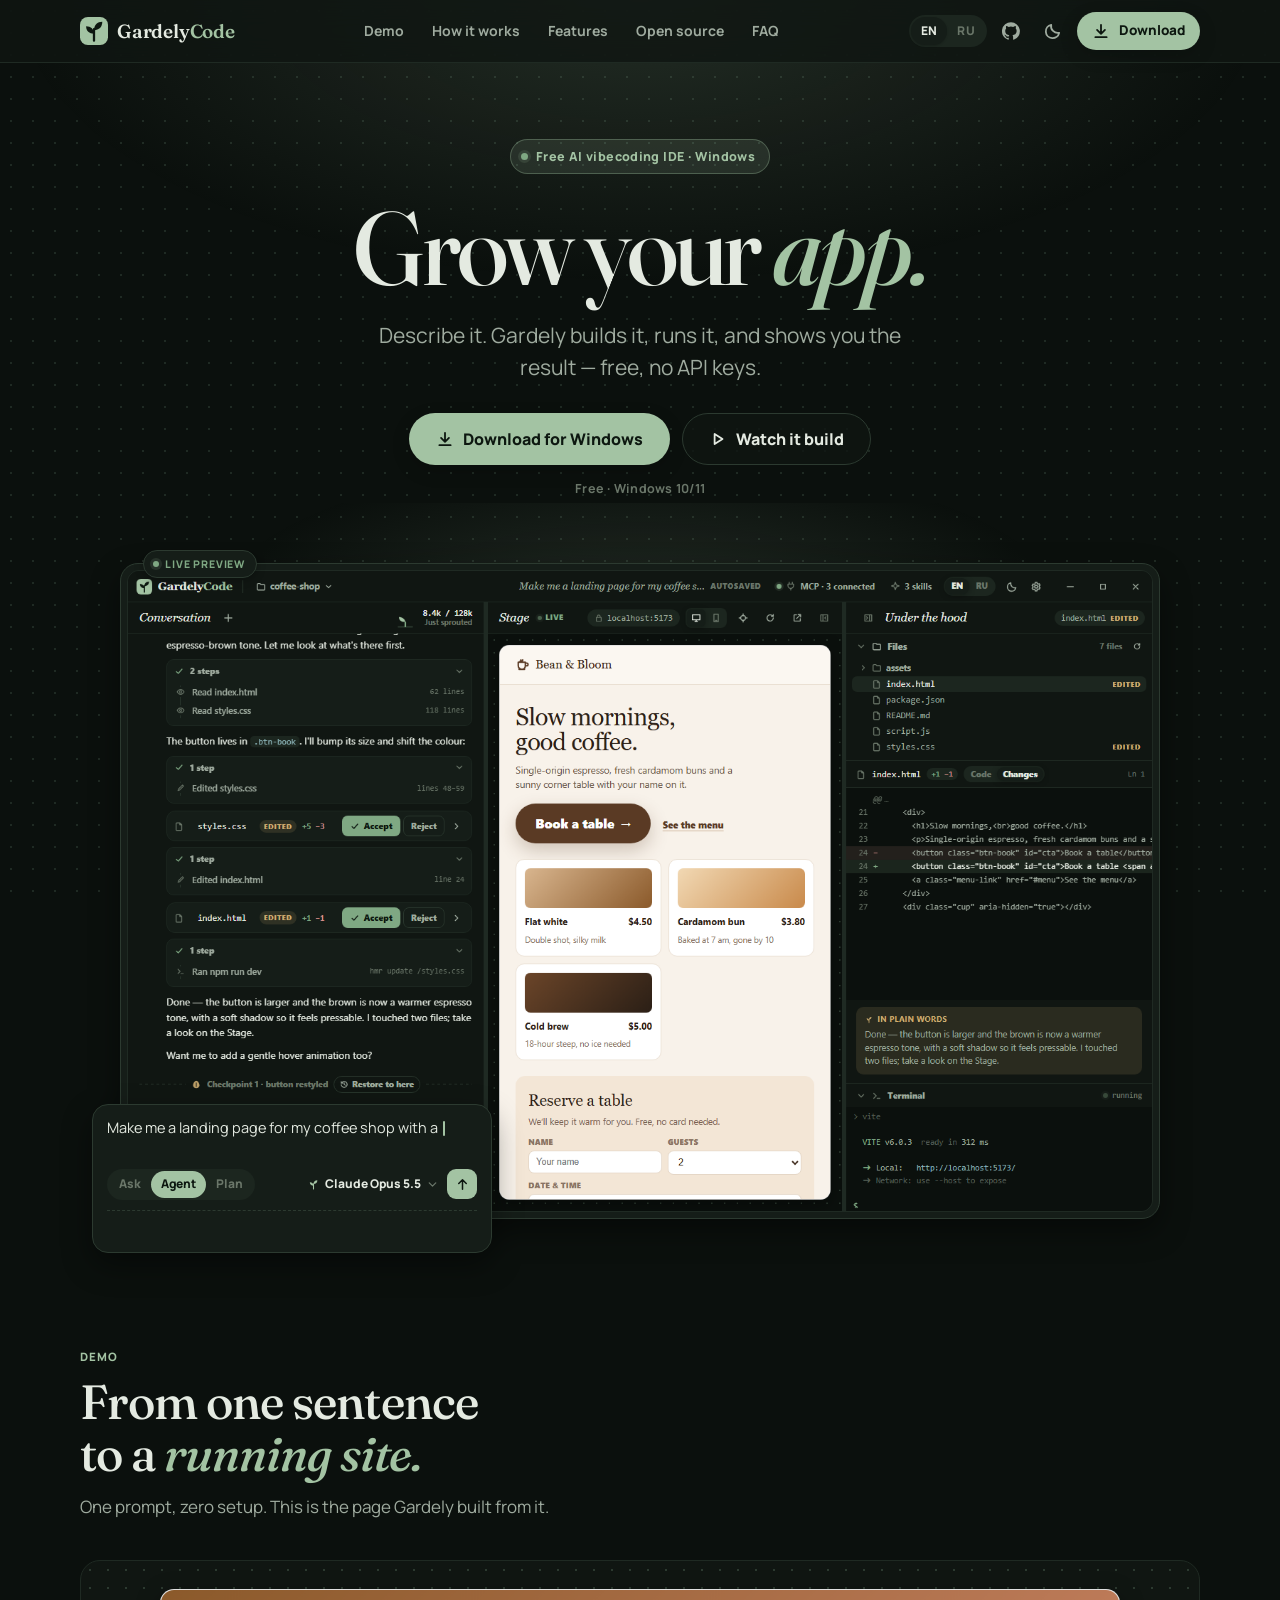
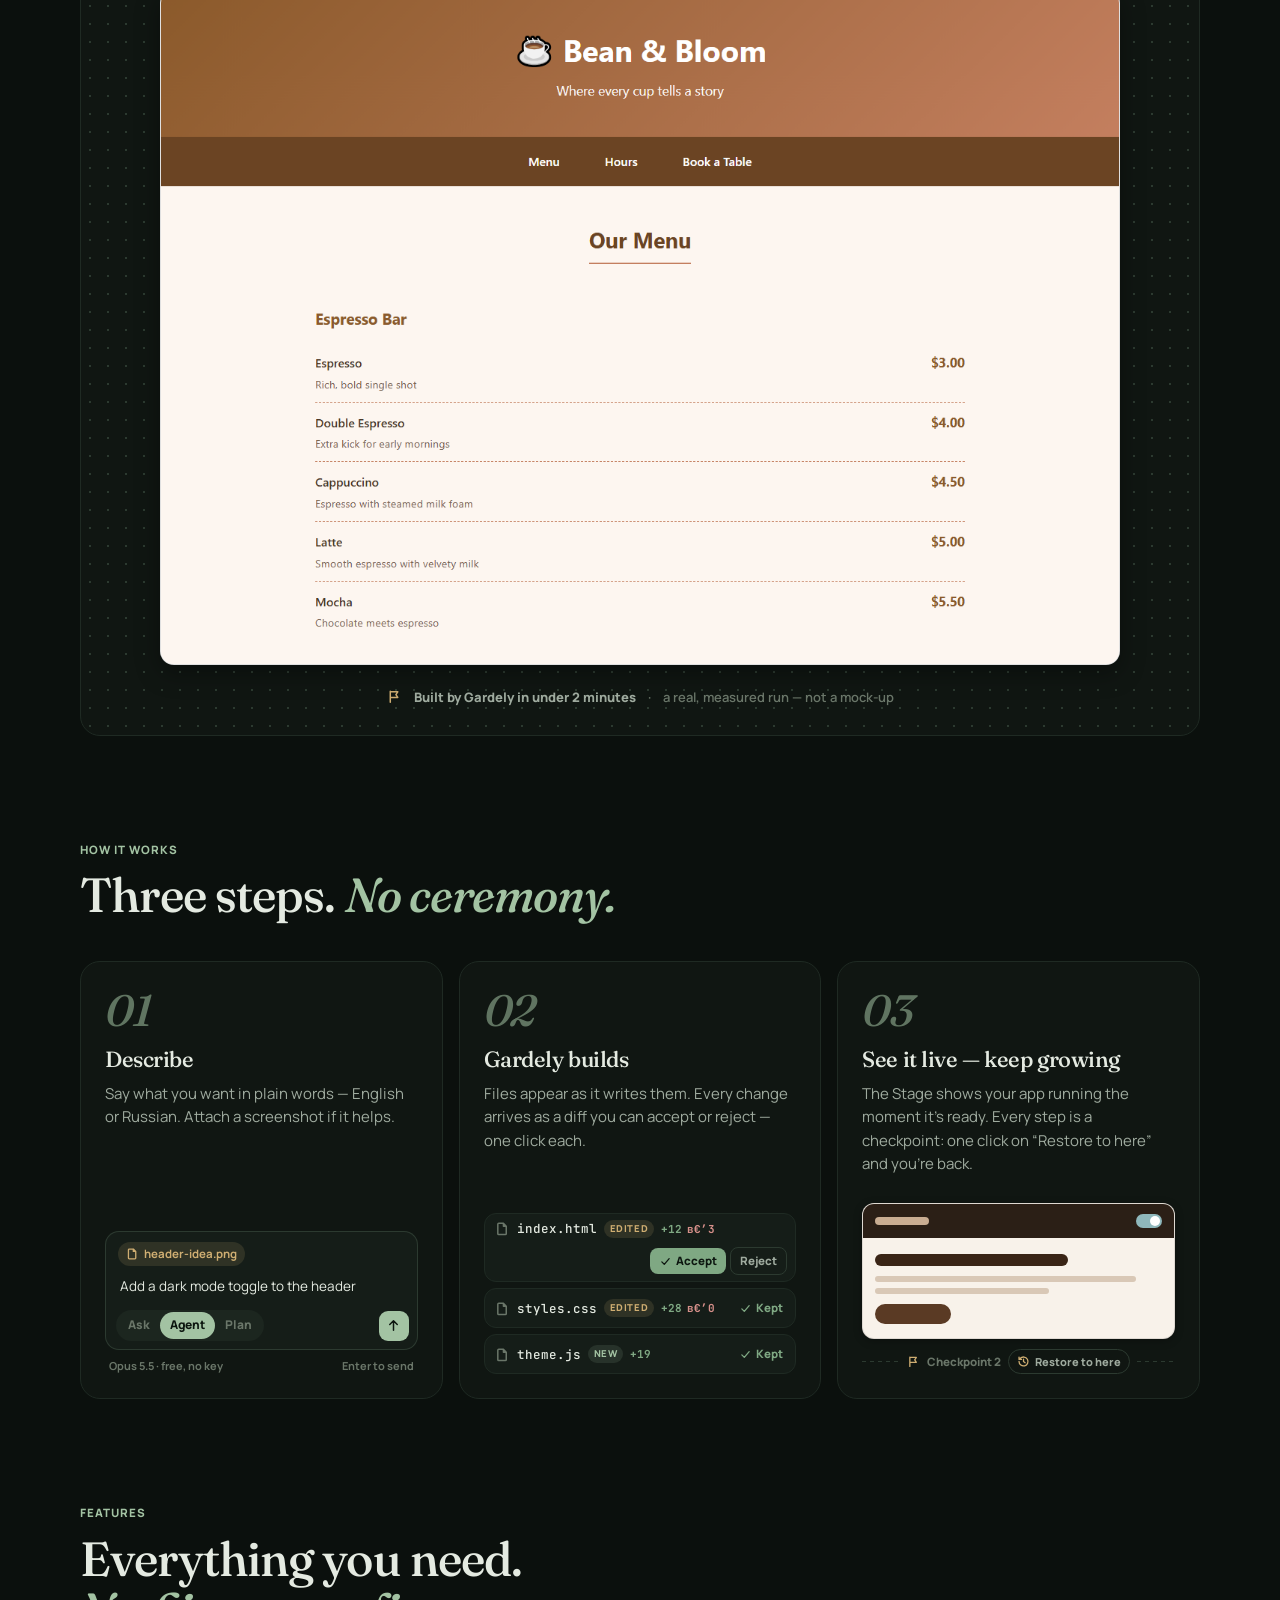
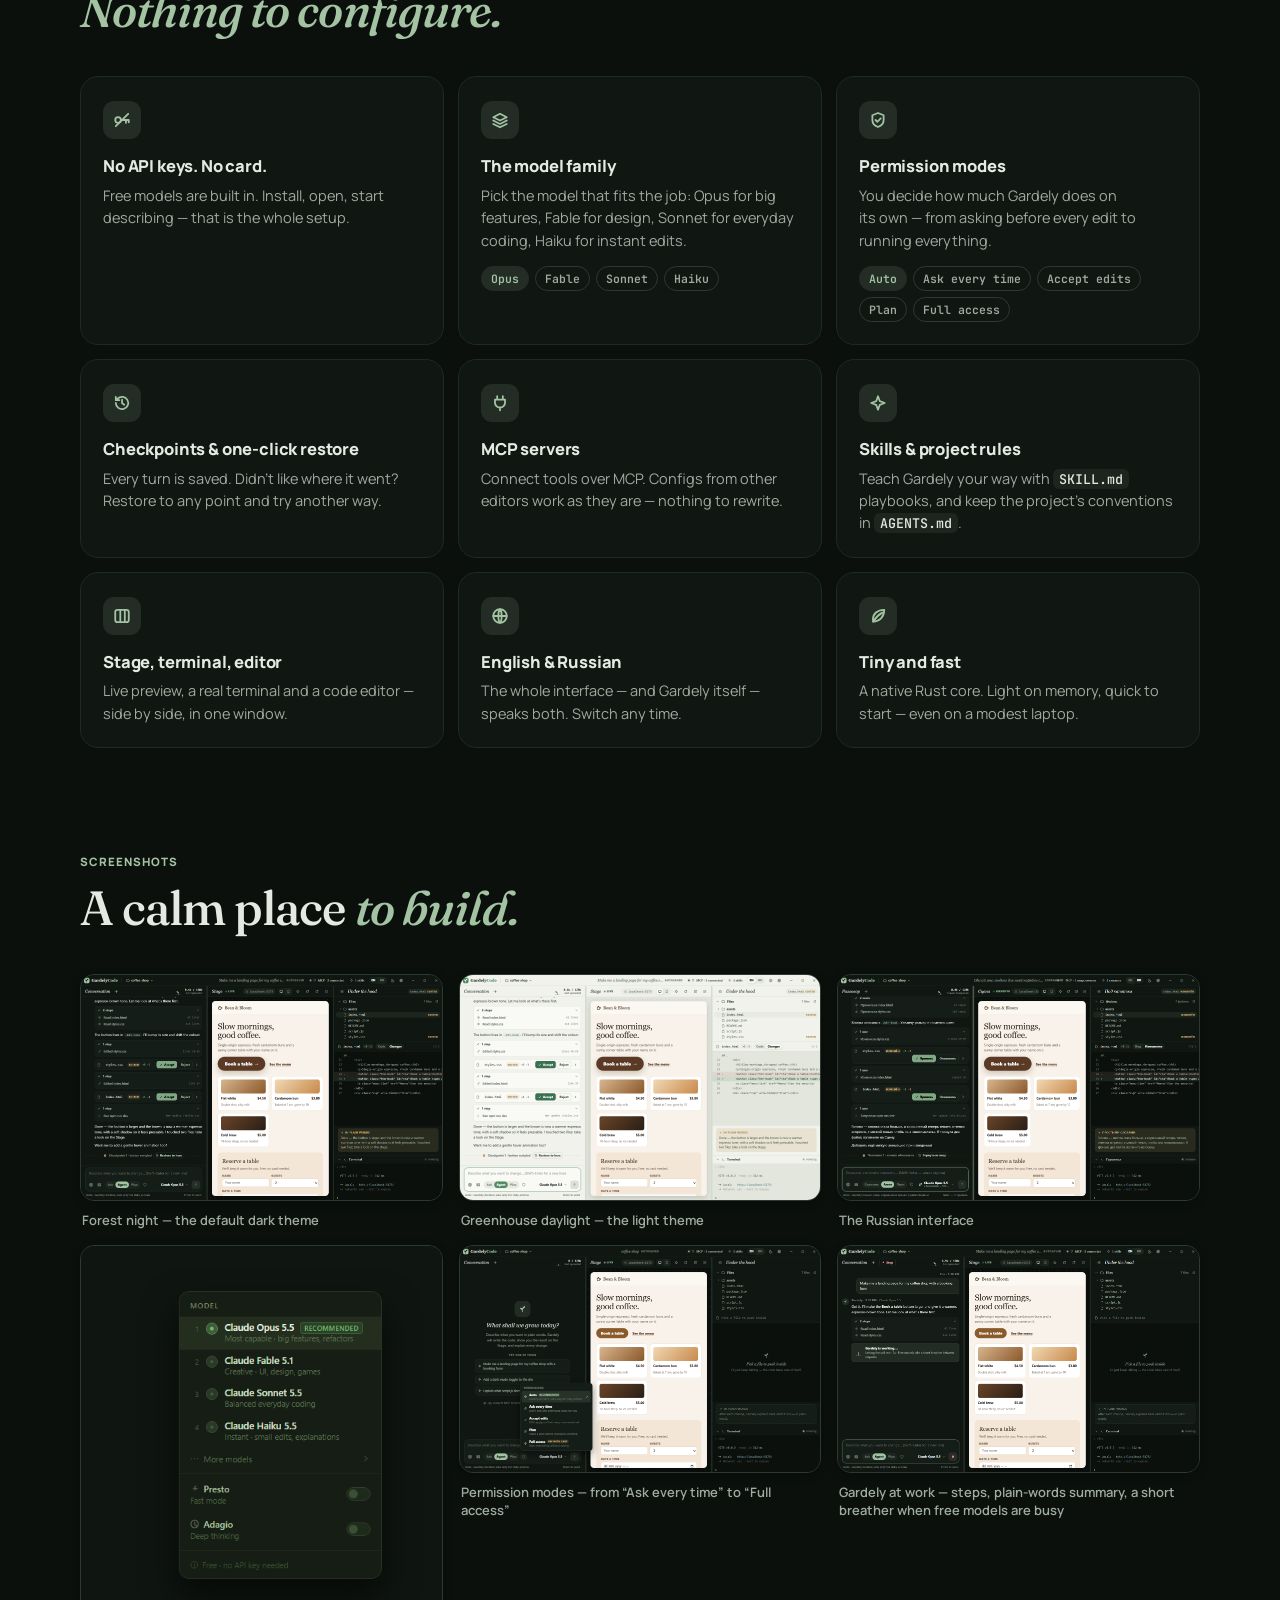
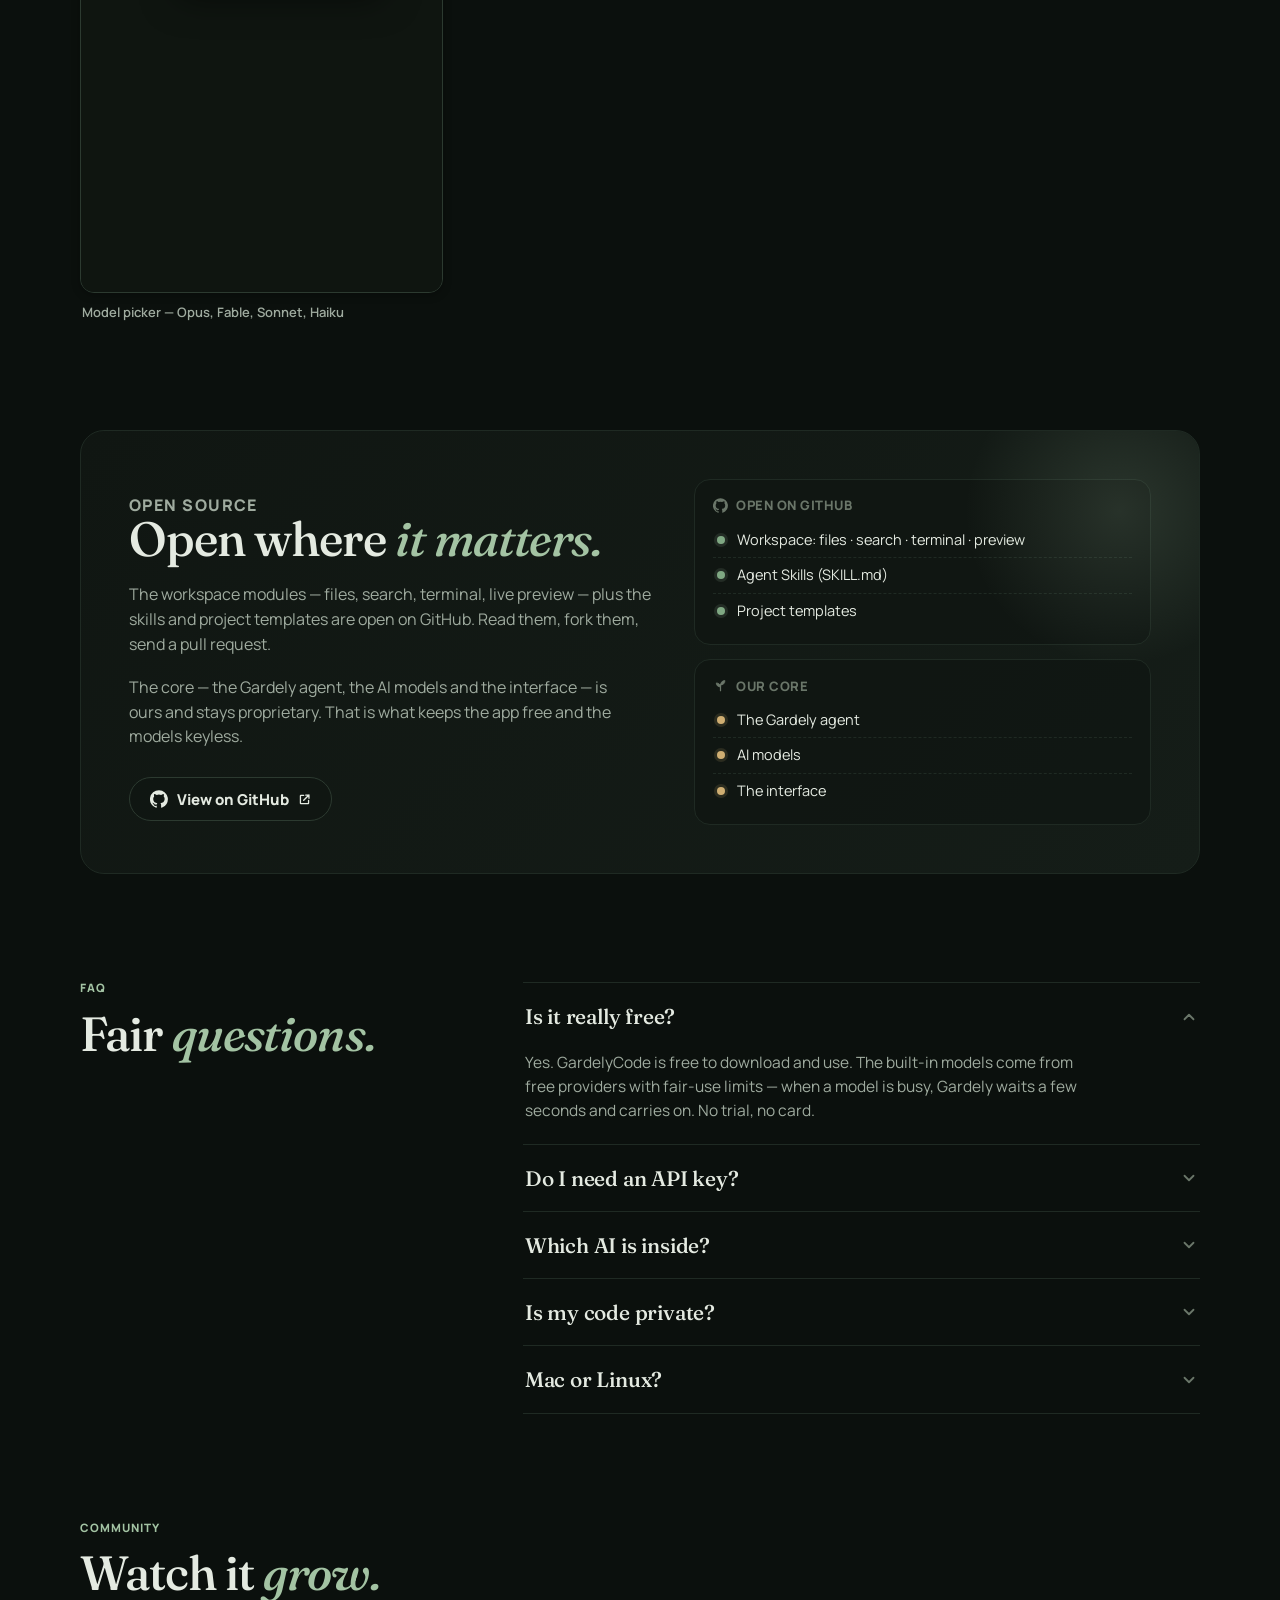
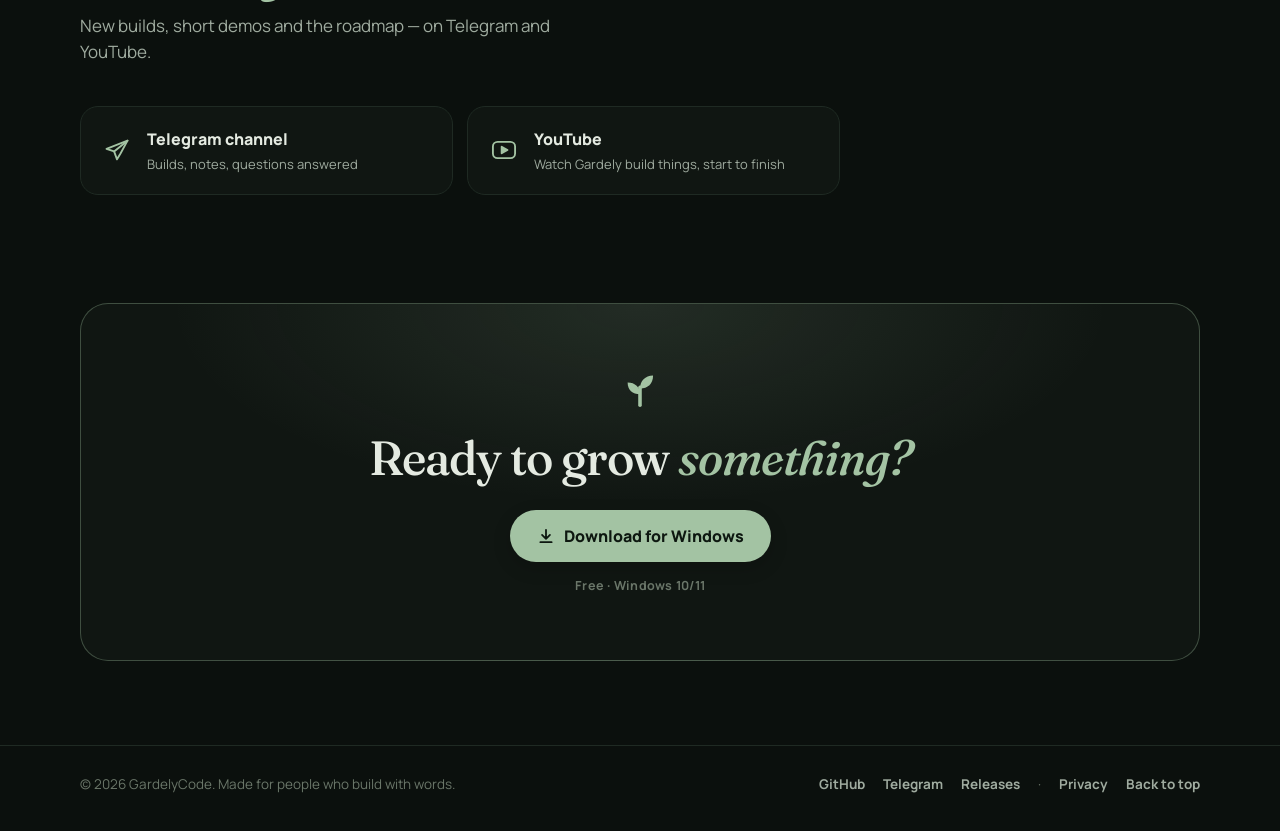
==== docs/index.html @ bd08f489 "GardelyCode v0.1.0" ====
<!doctype html>
<html lang="en" data-theme="dark">
<head>
<meta charset="utf-8">
<meta name="viewport" content="width=device-width, initial-scale=1, viewport-fit=cover">
<title>GardelyCode — Free AI vibecoding IDE for Windows</title>
<meta name="description" content="Describe what you want. Gardely writes the code, runs it and shows you the result — free, no API keys. A tiny AI vibecoding IDE for Windows, in English and Russian.">
<meta name="theme-color" content="#0b100d">
<link rel="canonical" href="https://gardelycode.com/">
<link rel="alternate" hreflang="en" href="https://gardelycode.com/">
<link rel="alternate" hreflang="ru" href="https://gardelycode.com/?lang=ru">
<link rel="alternate" hreflang="x-default" href="https://gardelycode.com/">
<link rel="icon" href="favicon.svg" type="image/svg+xml">

<meta property="og:type" content="website">
<meta property="og:site_name" content="GardelyCode">
<meta property="og:title" content="GardelyCode — Grow your app.">
<meta property="og:description" content="Describe it. Gardely builds it, runs it, and shows you the result — free, no API keys. Windows 10/11.">
<meta property="og:url" content="https://gardelycode.com/">
<meta property="og:image" content="https://gardelycode.com/assets/app.png">
<meta property="og:image:width" content="1440">
<meta property="og:image:height" content="900">
<meta property="og:image:alt" content="GardelyCode window: conversation with the Gardely agent, live preview of a coffee-shop site, and the code editor.">
<meta property="og:locale" content="en_US">
<meta property="og:locale:alternate" content="ru_RU">
<meta name="twitter:card" content="summary_large_image">
<meta name="twitter:title" content="GardelyCode — Grow your app.">
<meta name="twitter:description" content="Describe it. Gardely builds it, runs it, and shows you the result — free, no API keys.">
<meta name="twitter:image" content="https://gardelycode.com/assets/app.png">

<script type="application/ld+json">
{
  "@context": "https://schema.org",
  "@type": "SoftwareApplication",
  "name": "GardelyCode",
  "operatingSystem": "Windows 10, Windows 11",
  "applicationCategory": "DeveloperApplication",
  "description": "A free AI vibecoding IDE for Windows. Describe what you want; the Gardely agent writes, edits and runs the code with a live preview. No API keys.",
  "url": "https://gardelycode.com/",
  "downloadUrl": "https://github.com/null-byte00/gardelycode-community/releases/latest",
  "image": "https://gardelycode.com/assets/app.png",
  "offers": { "@type": "Offer", "price": "0", "priceCurrency": "USD" },
  "inLanguage": ["en", "ru"]
}
</script>

<script>
/* Theme + language before first paint. URL flags: ?theme=light|dark  ?lang=en|ru */
(function () {
  var d = document.documentElement, q = new URLSearchParams(location.search);
  function g(k) { try { return localStorage.getItem(k); } catch (e) { return null; } }
  var t = q.get('theme') || g('gc-theme');
  if (t !== 'light' && t !== 'dark') t = 'dark';
  d.setAttribute('data-theme', t);
  var l = q.get('lang') || g('gc-lang');
  if (!l) { l = 'en'; } // English first; Russian only on request
  d.setAttribute('lang', l === 'ru' ? 'ru' : 'en');
  d.className += ' js';
})();
</script>

<link rel="preconnect" href="https://fonts.googleapis.com">
<link rel="preconnect" href="https://fonts.gstatic.com" crossorigin>
<link href="https://fonts.googleapis.com/css2?family=Fraunces:ital,opsz,wght@0,9..144,500;0,9..144,600;1,9..144,500&family=JetBrains+Mono:wght@500;600&family=Manrope:wght@500;600;700;800&display=swap" rel="stylesheet">
<link rel="stylesheet" href="styles.css">
</head>
<body>

<svg width="0" height="0" style="position:absolute" aria-hidden="true" focusable="false">
  <defs>
    <symbol id="i-sprout" viewBox="0 0 32 32"><path d="M16 27V14" stroke="currentColor" stroke-width="2.6" stroke-linecap="round" fill="none"/><path d="M16 19c0-5-3.5-8.5-9-8.5 0 5.5 3.5 8.5 9 8.5z" fill="currentColor"/><path d="M16 15c0-5.5 3.8-9.5 9.5-9.5 0 6-3.8 9.5-9.5 9.5z" fill="currentColor"/></symbol>
    <symbol id="i-download" viewBox="0 0 16 16"><path d="M8 2.5v8M4.5 7l3.5 3.5L11.5 7M3 13.5h10"/></symbol>
    <symbol id="i-play" viewBox="0 0 16 16"><path d="M5 3.5v9l7-4.5z"/></symbol>
    <symbol id="i-sun" viewBox="0 0 16 16"><circle cx="8" cy="8" r="3"/><path d="M8 1.5v1.5M8 13v1.5M1.5 8H3M13 8h1.5M3.4 3.4l1 1M11.6 11.6l1 1M3.4 12.6l1-1M11.6 4.4l1-1"/></symbol>
    <symbol id="i-moon" viewBox="0 0 16 16"><path d="M13.5 9.6A6 6 0 0 1 6.4 2.5a6 6 0 1 0 7.1 7.1z"/></symbol>
    <symbol id="i-check" viewBox="0 0 16 16"><path d="M3.5 8.5l3 3 6-7"/></symbol>
    <symbol id="i-chev-d" viewBox="0 0 16 16"><path d="M4 6l4 4 4-4"/></symbol>
    <symbol id="i-send" viewBox="0 0 16 16"><path d="M8 13V3M4 7l4-4 4 4"/></symbol>
    <symbol id="i-flag" viewBox="0 0 16 16"><path d="M3.5 14V2.5M3.5 3h8l-2 3 2 3h-8"/></symbol>
    <symbol id="i-restore" viewBox="0 0 16 16"><path d="M2.5 8a5.5 5.5 0 1 0 1.6-3.9M2.5 2.5v3h3M8 5v3l2 1.5"/></symbol>
    <symbol id="i-file" viewBox="0 0 16 16"><path d="M4 2.5h5l3 3v8a1 1 0 0 1-1 1H4a1 1 0 0 1-1-1v-10a1 1 0 0 1 1-1zM9 2.5v3h3"/></symbol>
    <symbol id="i-key-off" viewBox="0 0 16 16"><circle cx="4.5" cy="8" r="2.5"/><path d="M7 8h7M11.5 8v2.5M14 8v2M2.5 13.5l11-11"/></symbol>
    <symbol id="i-layers" viewBox="0 0 16 16"><path d="M8 2.5l6 3-6 3-6-3zM2 8.5l6 3 6-3M2 11.5l6 3 6-3"/></symbol>
    <symbol id="i-shield" viewBox="0 0 16 16"><path d="M8 1.8l5 2v4.2c0 3-2.2 5.2-5 6.2-2.8-1-5-3.2-5-6.2V3.8zM5.8 8l1.6 1.6 3-3"/></symbol>
    <symbol id="i-plug" viewBox="0 0 16 16"><path d="M5.5 2v3M10.5 2v3M3.5 5h9v2.5a4.5 4.5 0 0 1-9 0zM8 12v2.5"/></symbol>
    <symbol id="i-spark" viewBox="0 0 16 16"><path d="M8 2l1.6 4.4L14 8l-4.4 1.6L8 14l-1.6-4.4L2 8l4.4-1.6z"/></symbol>
    <symbol id="i-panes" viewBox="0 0 16 16"><rect x="2" y="2.5" width="12" height="11" rx="2"/><path d="M6.5 2.5v11M10.5 2.5v11"/></symbol>
    <symbol id="i-globe" viewBox="0 0 16 16"><circle cx="8" cy="8" r="6"/><path d="M2 8h12M8 2c2 2 2 10 0 12M8 2c-2 2-2 10 0 12"/></symbol>
    <symbol id="i-feather" viewBox="0 0 16 16"><path d="M13.5 2.5c-6 0-10 3.5-10 8.5 0 .7.1 1.4.3 2 5.5 0 9.7-4 9.7-10.5z"/><path d="M3.8 13c2-3.5 4.5-6 8-8"/></symbol>
    <symbol id="i-external" viewBox="0 0 16 16"><path d="M7 3H3.5a.5.5 0 0 0-.5.5v9a.5.5 0 0 0 .5.5h9a.5.5 0 0 0 .5-.5V9M9.5 2.5h4v4M13.5 2.5L7 9"/></symbol>
    <symbol id="i-github" viewBox="0 0 24 24"><path fill="currentColor" stroke="none" d="M12 .3a12 12 0 0 0-3.8 23.4c.6.1.8-.3.8-.6v-2c-3.3.7-4-1.6-4-1.6-.6-1.4-1.4-1.8-1.4-1.8-1-.7.1-.7.1-.7 1.2 0 1.9 1.2 1.9 1.2 1 1.8 2.8 1.3 3.5 1 0-.8.4-1.3.7-1.6-2.7-.3-5.5-1.3-5.5-5.9 0-1.3.5-2.4 1.2-3.2-.1-.3-.5-1.5.1-3.2 0 0 1-.3 3.3 1.2a11.5 11.5 0 0 1 6 0c2.3-1.5 3.3-1.2 3.3-1.2.6 1.7.2 2.9.1 3.2.8.8 1.2 1.9 1.2 3.2 0 4.6-2.8 5.6-5.5 5.9.4.4.8 1.1.8 2.2v3.3c0 .3.2.7.8.6A12 12 0 0 0 12 .3"/></symbol>
    <symbol id="i-telegram" viewBox="0 0 24 24"><path d="M21 4L3 11l6.5 2.2L12 20l3-5 6-11z"/><path d="M9.5 13.2L21 4"/></symbol>
    <symbol id="i-youtube" viewBox="0 0 24 24"><rect x="2.5" y="5" width="19" height="14" rx="4"/><path d="M10 9.2v5.6l5-2.8z" fill="currentColor"/></symbol>
    <symbol id="i-close" viewBox="0 0 16 16"><path d="M4 4l8 8M12 4l-8 8"/></symbol>
    <symbol id="i-pencil" viewBox="0 0 16 16"><path d="M11.5 2.5l2 2L6 12l-3 1 1-3z"/></symbol>
    <symbol id="i-eye" viewBox="0 0 16 16"><path d="M1.5 8s2.5-4.5 6.5-4.5S14.5 8 14.5 8s-2.5 4.5-6.5 4.5S1.5 8 1.5 8z"/><circle cx="8" cy="8" r="2"/></symbol>
    <symbol id="i-term" viewBox="0 0 16 16"><path d="M3 4l4 4-4 4M8.5 12H13"/></symbol>
  </defs>
</svg>

<a class="skip" href="#main" data-i18n="skip">Skip to content</a>

<header class="site-head">
  <div class="container head-in">
    <a class="brand" href="#top" aria-label="GardelyCode">
      <svg class="logo" viewBox="0 0 32 32" aria-hidden="true"><rect width="32" height="32" rx="9" fill="var(--acc)"/><g style="color:var(--acc-ink)"><use href="#i-sprout"/></g></svg>
      <span class="wordmark">Gardely<em>Code</em></span>
    </a>
    <nav class="nav" aria-label="Sections">
      <a href="#demo" data-i18n="nav.demo">Demo</a>
      <a href="#how" data-i18n="nav.how">How it works</a>
      <a href="#features" data-i18n="nav.features">Features</a>
      <a href="#open" data-i18n="nav.open">Open source</a>
      <a href="#faq" data-i18n="nav.faq">FAQ</a>
    </nav>
    <div class="head-tools">
      <div class="seg" role="group" aria-label="Language">
        <button type="button" data-lang="en" aria-pressed="true">EN</button>
        <button type="button" data-lang="ru" aria-pressed="false">RU</button>
      </div>
      <a class="icon-btn" href="https://github.com/null-byte00/gardelycode-community" aria-label="GitHub" title="GitHub" rel="noopener"><svg class="ic"><use href="#i-github"/></svg></a>
      <button type="button" class="icon-btn" id="themeBtn" aria-label="Switch theme" data-i18n-aria="theme">
        <svg class="ic ico-moon"><use href="#i-moon"/></svg>
        <svg class="ic ico-sun"><use href="#i-sun"/></svg>
      </button>
      <a class="btn btn-primary btn-sm head-dl" href="thanks.html?src=site">
        <svg class="ic"><use href="#i-download"/></svg><span data-i18n="nav.download">Download</span>
      </a>
    </div>
  </div>
</header>

<main id="main">

<!-- ================= HERO ================= -->
<section class="hero" id="top">
  <div class="container">
    <p class="pill land" style="--d:0ms"><span class="dot"></span><span data-i18n="hero.pill">Free AI vibecoding IDE · Windows</span></p>
    <h1 class="land" style="--d:80ms" data-i18n-html="hero.h1">Grow your <em>app.</em></h1>
    <p class="sub land" style="--d:160ms" data-i18n="hero.sub">Describe it. Gardely builds it, runs it, and shows you the result — free, no API keys.</p>
    <div class="cta-row land" style="--d:240ms">
      <a class="btn btn-primary btn-lg" href="thanks.html?src=site">
        <svg class="ic"><use href="#i-download"/></svg><span data-i18n="hero.cta">Download for Windows</span>
      </a>
      <a class="btn btn-ghost btn-lg" href="#demo">
        <svg class="ic"><use href="#i-play"/></svg><span data-i18n="hero.cta2">Watch it build</span>
      </a>
    </div>
    <p class="cta-note land" style="--d:320ms" data-i18n="hero.note">Free · Windows 10/11</p>

    <div class="hero-visual land" style="--d:420ms">
      <div class="frame">
        <span class="live-tag"><span class="dot"></span><span data-i18n="hero.live">Live preview</span></span>
        <img src="assets/app.png" width="1440" height="900" alt="GardelyCode window: on the left a conversation with the Gardely agent showing edited files with Accept and Reject buttons, in the middle a live preview of a coffee-shop website, on the right the file tree, a diff in the code editor and a terminal." data-i18n-alt="hero.alt" fetchpriority="high">
      </div>

      <div class="composer" aria-hidden="true">
        <div class="composer-text"><span class="typed" data-i18n="hero.prompt">Make me a landing page for my coffee shop with a booking form</span><span class="caret"></span></div>
        <div class="composer-bar">
          <span class="modes"><span data-i18n="mode.ask">Ask</span><span class="on" data-i18n="mode.agent">Agent</span><span data-i18n="mode.plan">Plan</span></span>
          <span class="composer-right">
            <span class="model"><svg class="ic xs sprout"><use href="#i-sprout"/></svg>Claude Opus 5.5<svg class="ic xs chev"><use href="#i-chev-d"/></svg></span>
            <span class="send"><svg class="ic"><use href="#i-send"/></svg></span>
          </span>
        </div>
        <div class="composer-status" data-state="typing">
          <span class="st st-working">
            <svg class="grow" viewBox="0 0 32 32"><path class="grow-soil" d="M6 28h20"/><g class="grow-plant"><path class="grow-stem" d="M16 28V13"/><path class="grow-leaf l1" d="M16 21c0-5-3.5-8.5-9-8.5 0 5.5 3.5 8.5 9 8.5z"/><path class="grow-leaf l2" d="M16 16c0-5.5 3.8-9.5 9.5-9.5 0 6-3.8 9.5-9.5 9.5z"/></g></svg>
            <span data-i18n="hero.working">Gardely is working…</span>
          </span>
          <span class="st st-done"><svg class="ic s"><use href="#i-check"/></svg><span data-i18n="hero.done">Done · 3 files · Checkpoint 1</span></span>
        </div>
      </div>
    </div>
  </div>
</section>

<!-- ================= DEMO ================= -->
<section class="section" id="demo">
  <div class="container">
    <div class="sec-head rv">
      <p class="eyebrow" data-i18n="demo.eyebrow">Demo</p>
      <h2 data-i18n-html="demo.h2">From one sentence to a <em>running site.</em></h2>
      <p data-i18n="demo.sub">One prompt, zero setup. This is the page Gardely built from it.</p>
    </div>
    <div class="stage rv">
      <!-- Put a YouTube video id into data-youtube-id to replace the screenshot with the video. -->
      <div class="device video" data-youtube-id="">
        <img src="assets/agent-made-landing.png" width="1280" height="900" loading="lazy" alt="A finished coffee-shop landing page generated by Gardely: a warm brown hero with the shop name and a six-item menu with prices." data-i18n-alt="demo.alt">
      </div>
      <p class="cp"><svg class="ic s"><use href="#i-flag"/></svg><span data-i18n="demo.caption">Built by Gardely in under 2 minutes</span><span class="cp-sub" data-i18n="demo.caption2">a real, measured run — not a mock-up</span></p>
    </div>
  </div>
</section>

<!-- ================= HOW ================= -->
<section class="section" id="how">
  <div class="container">
    <div class="sec-head rv">
      <p class="eyebrow" data-i18n="how.eyebrow">How it works</p>
      <h2 data-i18n-html="how.h2">Three steps. <em>No ceremony.</em></h2>
    </div>
    <ol class="steps">
      <li class="step rv">
        <span class="num">01</span>
        <h3 data-i18n="how.1.t">Describe</h3>
        <p data-i18n="how.1.p">Say what you want in plain words — English or Russian. Attach a screenshot if it helps.</p>
        <div class="mock mock-compose" aria-hidden="true">
          <div class="mc-chips"><span class="mc-chip"><svg class="ic xs"><use href="#i-file"/></svg>header-idea.png</span></div>
          <div class="mc-text" data-i18n="how.1.mock">Add a dark mode toggle to the header</div>
          <div class="mc-bar"><span class="modes"><span data-i18n="mode.ask">Ask</span><span class="on" data-i18n="mode.agent">Agent</span><span data-i18n="mode.plan">Plan</span></span><span class="send"><svg class="ic"><use href="#i-send"/></svg></span></div>
          <div class="mc-hint"><span data-i18n="mock.hint">Opus 5.5 · free, no key</span><span data-i18n="mock.enter">Enter to send</span></div>
        </div>
      </li>
      <li class="step rv" style="--d:100ms">
        <span class="num">02</span>
        <h3 data-i18n="how.2.t">Gardely builds</h3>
        <p data-i18n="how.2.p">Files appear as it writes them. Every change arrives as a diff you can accept or reject — one click each.</p>
        <div class="mock mock-files" aria-hidden="true">
          <div class="fc pending"><svg class="ic s"><use href="#i-file"/></svg><span class="fc-name">index.html</span><span class="tag mod" data-i18n="mock.edited">edited</span><span class="counts"><b class="add">+12</b><b class="del">в€’3</b></span><span class="acts"><span class="b-accept"><svg class="ic xs"><use href="#i-check"/></svg><span data-i18n="mock.accept">Accept</span></span><span class="b-ghost" data-i18n="mock.reject">Reject</span></span></div>
          <div class="fc"><svg class="ic s"><use href="#i-file"/></svg><span class="fc-name">styles.css</span><span class="tag mod" data-i18n="mock.edited">edited</span><span class="counts"><b class="add">+28</b><b class="del">в€’0</b></span><span class="acts"><span class="kept"><svg class="ic xs"><use href="#i-check"/></svg><span data-i18n="mock.kept">Kept</span></span></span></div>
          <div class="fc"><svg class="ic s"><use href="#i-file"/></svg><span class="fc-name">theme.js</span><span class="tag" data-i18n="mock.new">new</span><span class="counts"><b class="add">+19</b></span><span class="acts"><span class="kept"><svg class="ic xs"><use href="#i-check"/></svg><span data-i18n="mock.kept">Kept</span></span></span></div>
        </div>
      </li>
      <li class="step rv" style="--d:200ms">
        <span class="num">03</span>
        <h3 data-i18n="how.3.t">See it live — keep growing</h3>
        <p data-i18n="how.3.p">The Stage shows your app running the moment it's ready. Every step is a checkpoint: one click on “Restore to here” and you're back.</p>
        <div class="mock mock-stage" aria-hidden="true">
          <div class="ms-page">
            <div class="ms-bar"><span class="ms-brand"></span><span class="ms-toggle"></span></div>
            <div class="ms-h"></div><div class="ms-p"></div><div class="ms-p short"></div>
            <div class="ms-btn"></div>
          </div>
          <div class="cp mini"><svg class="ic xs"><use href="#i-flag"/></svg><span data-i18n="mock.cp">Checkpoint 2</span><span class="cp-btn"><svg class="ic xs"><use href="#i-restore"/></svg><span data-i18n="mock.restore">Restore to here</span></span></div>
        </div>
      </li>
    </ol>
  </div>
</section>

<!-- ================= FEATURES ================= -->
<section class="section" id="features">
  <div class="container">
    <div class="sec-head rv">
      <p class="eyebrow" data-i18n="feat.eyebrow">Features</p>
      <h2 data-i18n-html="feat.h2">Everything you need. <em>Nothing to configure.</em></h2>
    </div>
    <div class="grid feats">
      <article class="card rv"><span class="tile"><svg class="ic"><use href="#i-key-off"/></svg></span><h3 data-i18n="feat.1.t">No API keys. No card.</h3><p data-i18n="feat.1.p">Free models are built in. Install, open, start describing — that is the whole setup.</p></article>
      <article class="card rv" style="--d:60ms"><span class="tile"><svg class="ic"><use href="#i-layers"/></svg></span><h3 data-i18n="feat.2.t">The model family</h3><p data-i18n="feat.2.p">Pick the model that fits the job: Opus for big features, Fable for design, Sonnet for everyday coding, Haiku for instant edits.</p><ul class="chips"><li class="chip on">Opus</li><li class="chip">Fable</li><li class="chip">Sonnet</li><li class="chip">Haiku</li></ul></article>
      <article class="card rv" style="--d:120ms"><span class="tile"><svg class="ic"><use href="#i-shield"/></svg></span><h3 data-i18n="feat.3.t">Permission modes</h3><p data-i18n="feat.3.p">You decide how much Gardely does on its own — from asking before every edit to running everything.</p><ul class="chips"><li class="chip on" data-i18n="pm.auto">Auto</li><li class="chip" data-i18n="pm.ask">Ask every time</li><li class="chip" data-i18n="pm.accept">Accept edits</li><li class="chip" data-i18n="pm.plan">Plan</li><li class="chip" data-i18n="pm.full">Full access</li></ul></article>
      <article class="card rv"><span class="tile"><svg class="ic"><use href="#i-restore"/></svg></span><h3 data-i18n="feat.4.t">Checkpoints &amp; one-click restore</h3><p data-i18n="feat.4.p">Every turn is saved. Didn't like where it went? Restore to any point and try another way.</p></article>
      <article class="card rv" style="--d:60ms"><span class="tile"><svg class="ic"><use href="#i-plug"/></svg></span><h3 data-i18n="feat.5.t">MCP servers</h3><p data-i18n="feat.5.p">Connect tools over MCP. Configs from other editors work as they are — nothing to rewrite.</p></article>
      <article class="card rv" style="--d:120ms"><span class="tile"><svg class="ic"><use href="#i-spark"/></svg></span><h3 data-i18n="feat.6.t">Skills &amp; project rules</h3><p data-i18n-html="feat.6.p">Teach Gardely your way with <code>SKILL.md</code> playbooks, and keep the project's conventions in <code>AGENTS.md</code>.</p></article>
      <article class="card rv"><span class="tile"><svg class="ic"><use href="#i-panes"/></svg></span><h3 data-i18n="feat.7.t">Stage, terminal, editor</h3><p data-i18n="feat.7.p">Live preview, a real terminal and a code editor — side by side, in one window.</p></article>
      <article class="card rv" style="--d:60ms"><span class="tile"><svg class="ic"><use href="#i-globe"/></svg></span><h3 data-i18n="feat.8.t">English &amp; Russian</h3><p data-i18n="feat.8.p">The whole interface — and Gardely itself — speaks both. Switch any time.</p></article>
      <article class="card rv" style="--d:120ms"><span class="tile"><svg class="ic"><use href="#i-feather"/></svg></span><h3 data-i18n="feat.9.t">Tiny and fast</h3><p data-i18n="feat.9.p">A native Rust core. Light on memory, quick to start — even on a modest laptop.</p></article>
    </div>
  </div>
</section>

<!-- ================= GALLERY ================= -->
<section class="section" id="gallery">
  <div class="container">
    <div class="sec-head rv">
      <p class="eyebrow" data-i18n="gal.eyebrow">Screenshots</p>
      <h2 data-i18n-html="gal.h2">A calm place <em>to build.</em></h2>
    </div>
  </div>
  <div class="container gallery-wrap">
    <ul class="gallery rv">
      <li><figure class="shot"><button type="button" class="shot-btn" data-i18n-aria="gal.open" aria-label="Open full size"><img src="assets/app.png" width="1440" height="900" loading="lazy" alt="GardelyCode in the default dark theme." data-i18n-alt="gal.1.alt"></button><figcaption data-i18n="gal.1">Forest night — the default dark theme</figcaption></figure></li>
      <li><figure class="shot"><button type="button" class="shot-btn" data-i18n-aria="gal.open" aria-label="Open full size"><img src="assets/app-light.png" width="1440" height="900" loading="lazy" alt="GardelyCode in the light theme." data-i18n-alt="gal.2.alt"></button><figcaption data-i18n="gal.2">Greenhouse daylight — the light theme</figcaption></figure></li>
      <li><figure class="shot"><button type="button" class="shot-btn" data-i18n-aria="gal.open" aria-label="Open full size"><img src="assets/app-ru.png" width="1440" height="900" loading="lazy" alt="GardelyCode with the Russian interface." data-i18n-alt="gal.3.alt"></button><figcaption data-i18n="gal.3">The Russian interface</figcaption></figure></li>
      <li><figure class="shot"><button type="button" class="shot-btn" data-i18n-aria="gal.open" aria-label="Open full size"><img src="assets/app-model.png" width="1440" height="900" loading="lazy" alt="The model picker listing Claude Opus 5.5, Claude Fable 5.1, Claude Sonnet 5.5 and Claude Haiku 5.5, with Presto and Adagio toggles." data-i18n-alt="gal.4.alt"></button><figcaption data-i18n="gal.4">Model picker — Opus, Fable, Sonnet, Haiku</figcaption></figure></li>
      <li><figure class="shot"><button type="button" class="shot-btn" data-i18n-aria="gal.open" aria-label="Open full size"><img src="assets/app-mode.png" width="1440" height="900" loading="lazy" alt="The permissions menu: Auto, Ask every time, Accept edits, Plan, Full access." data-i18n-alt="gal.5.alt"></button><figcaption data-i18n="gal.5">Permission modes — from “Ask every time” to “Full access”</figcaption></figure></li>
      <li><figure class="shot"><button type="button" class="shot-btn" data-i18n-aria="gal.open" aria-label="Open full size"><img src="assets/app-working.png" width="1440" height="900" loading="lazy" alt="Gardely working: a list of steps taken and a note that the free model is taking a short breather." data-i18n-alt="gal.6.alt"></button><figcaption data-i18n="gal.6">Gardely at work — steps, plain-words summary, a short breather when free models are busy</figcaption></figure></li>
    </ul>
  </div>
</section>

<!-- ================= OPEN ================= -->
<section class="section" id="open">
  <div class="container">
    <div class="open-card rv">
      <div class="open-text">
        <p class="eyebrow" data-i18n="open.eyebrow">Open source</p>
        <h2 data-i18n-html="open.h2">Open where <em>it matters.</em></h2>
        <p data-i18n="open.p1">The workspace modules — files, search, terminal, live preview — plus the skills and project templates are open on GitHub. Read them, fork them, send a pull request.</p>
        <p data-i18n="open.p2">The core — the Gardely agent, the AI models and the interface — is ours and stays proprietary. That is what keeps the app free and the models keyless.</p>
        <a class="btn btn-ghost" href="https://github.com/null-byte00/gardelycode-community"><svg class="ic"><use href="#i-github"/></svg><span data-i18n="open.cta">View on GitHub</span><svg class="ic xs"><use href="#i-external"/></svg></a>
      </div>
      <div class="open-lists">
        <div class="olist">
          <h3><svg class="ic s"><use href="#i-github"/></svg><span data-i18n="open.l1">Open on GitHub</span></h3>
          <ul>
            <li data-i18n="open.l1.1">Workspace: files · search · terminal · preview</li>
            <li data-i18n="open.l1.2">Agent Skills (SKILL.md)</li>
            <li data-i18n="open.l1.3">Project templates</li>
          </ul>
        </div>
        <div class="olist core">
          <h3><svg class="ic s" style="fill:currentColor"><use href="#i-sprout"/></svg><span data-i18n="open.l2">Our core</span></h3>
          <ul>
            <li data-i18n="open.l2.1">The Gardely agent</li>
            <li data-i18n="open.l2.2">AI models</li>
            <li data-i18n="open.l2.3">The interface</li>
          </ul>
        </div>
      </div>
    </div>
  </div>
</section>

<!-- ================= FAQ ================= -->
<section class="section" id="faq">
  <div class="container faq-grid">
    <div class="sec-head rv">
      <p class="eyebrow" data-i18n="faq.eyebrow">FAQ</p>
      <h2 data-i18n-html="faq.h2">Fair <em>questions.</em></h2>
    </div>
    <div class="faq rv">
      <details open>
        <summary><span data-i18n="faq.1.q">Is it really free?</span><svg class="ic chev"><use href="#i-chev-d"/></svg></summary>
        <div class="faq-a"><p data-i18n="faq.1.a">Yes. GardelyCode is free to download and use. The built-in models come from free providers with fair-use limits — when a model is busy, Gardely waits a few seconds and carries on. No trial, no card.</p></div>
      </details>
      <details>
        <summary><span data-i18n="faq.2.q">Do I need an API key?</span><svg class="ic chev"><use href="#i-chev-d"/></svg></summary>
        <div class="faq-a"><p data-i18n="faq.2.a">No. Nothing to sign up for, nothing to paste. Install and start describing.</p></div>
      </details>
      <details>
        <summary><span data-i18n="faq.3.q">Which AI is inside?</span><svg class="ic chev"><use href="#i-chev-d"/></svg></summary>
        <div class="faq-a"><p data-i18n="faq.3.a">GardelyCode runs on top of leading open models through free providers. The models — Claude Opus, Fable, Sonnet, Haiku — are tuned for different kinds of work; Opus is the default.</p></div>
      </details>
      <details>
        <summary><span data-i18n="faq.4.q">Is my code private?</span><svg class="ic chev"><use href="#i-chev-d"/></svg></summary>
        <div class="faq-a"><p data-i18n="faq.4.a">Here is the honest version: to generate answers, your prompts and the code you are working on are sent to the AI providers. So don't paste secrets, keys or passwords into the chat. Everything else — your project files, your terminal — stays on your PC.</p></div>
      </details>
      <details>
        <summary><span data-i18n="faq.5.q">Mac or Linux?</span><svg class="ic chev"><use href="#i-chev-d"/></svg></summary>
        <div class="faq-a"><p data-i18n="faq.5.a">Windows first. Mac and Linux builds are planned — follow the Telegram channel to hear when they land.</p></div>
      </details>
    </div>
  </div>
</section>

<!-- ================= COMMUNITY ================= -->
<section class="section" id="community">
  <div class="container">
    <div class="sec-head rv">
      <p class="eyebrow" data-i18n="com.eyebrow">Community</p>
      <h2 data-i18n-html="com.h2">Watch it <em>grow.</em></h2>
      <p data-i18n="com.sub">New builds, short demos and the roadmap — on Telegram and YouTube.</p>
    </div>
    <div class="social rv">
      <a class="social-card" href="https://t.me/GardelyCode" rel="noopener">
        <svg class="ic lg"><use href="#i-telegram"/></svg>
        <span><b data-i18n="com.tg">Telegram channel</b><small data-i18n="com.tg.s">Builds, notes, questions answered</small></span>
      </a>
      <a class="social-card" href="https://youtube.com/" data-todo="link" rel="noopener">
        <svg class="ic lg"><use href="#i-youtube"/></svg>
        <span><b data-i18n="com.yt">YouTube</b><small data-i18n="com.yt.s">Watch Gardely build things, start to finish</small></span>
      </a>
    </div>
  </div>
</section>

<!-- ================= FINAL CTA ================= -->
<section class="section final">
  <div class="container">
    <div class="final-card rv">
      <svg class="final-sprout" viewBox="0 0 32 32" aria-hidden="true"><use href="#i-sprout"/></svg>
      <h2 data-i18n-html="final.h2">Ready to grow <em>something?</em></h2>
      <div class="cta-row">
        <a class="btn btn-primary btn-lg" href="thanks.html?src=site"><svg class="ic"><use href="#i-download"/></svg><span data-i18n="hero.cta">Download for Windows</span></a>
      </div>
      <p class="cta-note" data-i18n="hero.note">Free · Windows 10/11</p>
    </div>
  </div>
</section>

</main>

<footer class="site-foot">
  <div class="container foot-in">
    <p data-i18n="foot.copy">© 2026 GardelyCode. Made for people who build with words.</p>
    <nav class="foot-links" aria-label="Footer">
      <a href="https://github.com/null-byte00/gardelycode-community">GitHub</a>
      <a href="https://t.me/GardelyCode">Telegram</a>
      <a href="https://github.com/null-byte00/gardelycode-community/releases/latest" data-i18n="foot.releases">Releases</a> · <a href="privacy.html">Privacy</a>
      <a href="#top" data-i18n="foot.top">Back to top</a>
    </nav>
  </div>
</footer>

<dialog class="lb" id="lightbox" aria-label="Screenshot">
  <button type="button" class="lb-close icon-btn" data-i18n-aria="lb.close" aria-label="Close"><svg class="ic"><use href="#i-close"/></svg></button>
  <img src="" alt="">
</dialog>

<script src="main.js"></script>
<script>(function(){try{var q=new URLSearchParams(location.search);var r=q.get('ref');if(r)sessionStorage.setItem('gc-ref',r.replace(/[^a-z0-9_-]/gi,'').slice(0,16));var s=q.get('src');if(s)document.querySelectorAll('a[href^="thanks.html"]').forEach(function(a){a.href='thanks.html?src='+encodeURIComponent(s.replace(/[^a-z0-9_-]/gi,'').slice(0,24));});}catch(e){}})();</script>
</body>
</html>
---- docs/styles.css ----
/* GardelyCode — marketing site. "Greenhouse" dusty-green identity.
   Dark = forest night (default) · Light = greenhouse daylight. */

:root,
:root[data-theme="dark"] {
  color-scheme: dark;
  --bg0: #0b100d; --bg1: #101612; --bg2: #151d18; --bg3: #1c261f; --bg4: #243027;
  --bg1-a: rgba(16, 22, 18, 0.8);
  --line: #1f2a23; --line2: #2c3a30;
  --t1: #e4eae1; --t2: #9fab9f; --t3: #6a7669;
  --acc: #a3c3a3; --acc2: #7fa883; --acc-ink: #0d1710;
  --acc-soft: rgba(163, 195, 163, 0.13); --acc-line: rgba(163, 195, 163, 0.32);
  --sun: #cfae72; --sun-soft: rgba(207, 174, 114, 0.14);
  --rose: #d6908a; --rose-soft: rgba(214, 144, 138, 0.13);
  --sky: #8fb8bc; --sky-soft: rgba(143, 184, 188, 0.13);
  --add-bg: rgba(127, 168, 131, 0.14); --del-bg: rgba(214, 144, 138, 0.12);
  --shadow: 0 12px 30px rgba(0, 0, 0, 0.42);
  --shadow-sm: 0 2px 8px rgba(0, 0, 0, 0.28);
  --device-shadow: 0 8px 24px rgba(0, 0, 0, 0.35);
  --glow: rgba(163, 195, 163, 0.16);
  --font-ui: "Manrope", system-ui, -apple-system, "Segoe UI", sans-serif;
  --font-display: "Fraunces", Georgia, "Times New Roman", serif;
  --font-mono: "JetBrains Mono", ui-monospace, Consolas, monospace;
  --ease: cubic-bezier(0.2, 0.8, 0.2, 1);
}
:root[data-theme="light"] {
  color-scheme: light;
  --bg0: #e3e6dc; --bg1: #f0f2eb; --bg2: #f9faf6; --bg3: #e8ebe2; --bg4: #dde1d5;
  --bg1-a: rgba(240, 242, 235, 0.82);
  --line: #d6dbcf; --line2: #c0c8ba;
  --t1: #1b241e; --t2: #4b584f; --t3: #7f8c84;
  --acc: #4f8a60; --acc2: #3b7050; --acc-ink: #ffffff;
  --acc-soft: rgba(79, 138, 96, 0.13); --acc-line: rgba(79, 138, 96, 0.35);
  --sun: #b0853a; --sun-soft: rgba(176, 133, 58, 0.14);
  --rose: #c25a54; --rose-soft: rgba(194, 90, 84, 0.11);
  --sky: #3a7a84; --sky-soft: rgba(58, 122, 132, 0.12);
  --add-bg: rgba(79, 138, 96, 0.13); --del-bg: rgba(194, 90, 84, 0.1);
  --shadow: 0 12px 30px rgba(45, 55, 40, 0.16);
  --shadow-sm: 0 2px 8px rgba(45, 55, 40, 0.1);
  --device-shadow: 0 8px 24px rgba(45, 55, 40, 0.18);
  --glow: rgba(79, 138, 96, 0.14);
}

/* ---------- base ---------- */
*, *::before, *::after { box-sizing: border-box; }
html { scroll-behavior: smooth; -webkit-text-size-adjust: 100%; scroll-padding-top: 72px; }
body {
  margin: 0; background: var(--bg0); color: var(--t1);
  font: 16px/1.55 var(--font-ui); -webkit-font-smoothing: antialiased;
  overflow-x: clip; min-height: 100vh; position: relative;
}
body::before {
  content: ""; position: fixed; inset: 0; z-index: -1; pointer-events: none;
  background-image:
    radial-gradient(70% 45% at 50% 0%, var(--glow), transparent 70%),
    radial-gradient(var(--line) 1px, transparent 1.4px);
  background-size: 100% 100%, 22px 22px;
  background-position: 0 0, 0 0;
}
img { max-width: 100%; height: auto; display: block; }
a { color: inherit; text-decoration: none; }
p a { text-decoration: underline; text-underline-offset: 3px; }
button { font: inherit; color: inherit; background: none; border: 0; padding: 0; cursor: pointer; -webkit-tap-highlight-color: transparent; }
code { font: 500 0.92em var(--font-mono); background: var(--bg3); padding: 1px 6px; border-radius: 6px; color: var(--t1); }
:focus-visible { outline: 2px solid var(--acc); outline-offset: 3px; border-radius: 6px; }
.ic { width: 18px; height: 18px; flex: none; stroke: currentColor; fill: none; stroke-width: 1.6; stroke-linecap: round; stroke-linejoin: round; }
.ic.s { width: 15px; height: 15px; }
.ic.xs { width: 13px; height: 13px; }
.ic.lg { width: 28px; height: 28px; }
.container { width: min(1120px, 100% - 32px); margin-inline: auto; }
.skip { position: absolute; left: 16px; top: -60px; z-index: 100; background: var(--acc); color: var(--acc-ink); padding: 10px 14px; border-radius: 10px; font-weight: 800; }
.skip:focus { top: 12px; }

h1, h2, h3 { margin: 0; font-family: var(--font-display); font-weight: 500; letter-spacing: -0.02em; line-height: 1.08; text-wrap: balance; }
h2 { font-size: clamp(32px, 4.6vw, 48px); }
h2 em, h1 em { font-style: italic; color: var(--acc); }
h3 { font-size: 22px; }
p { margin: 0; }
.eyebrow { font: 800 11.5px/1 var(--font-ui); letter-spacing: 0.09em; text-transform: uppercase; color: var(--acc); margin: 0 0 14px; }
.sec-head { max-width: 680px; margin-bottom: 40px; }
.sec-head > p:not(.eyebrow) { margin-top: 14px; font-size: 17px; color: var(--t2); max-width: 54ch; }
.section { padding: 84px 0; }
.section + .section { padding-top: 24px; }

/* ---------- buttons ---------- */
.btn {
  display: inline-flex; align-items: center; justify-content: center; gap: 9px;
  padding: 12px 20px; border-radius: 999px; font-weight: 800; font-size: 15px; line-height: 1;
  border: 1px solid transparent; white-space: nowrap;
  transition: transform 0.25s var(--ease), background 0.2s, border-color 0.2s, color 0.2s, filter 0.2s, box-shadow 0.25s;
}
.btn:hover { transform: translateY(-1px); }
.btn:active { transform: scale(0.98); }
.btn-lg { padding: 16px 26px; font-size: 16px; }
.btn-sm { padding: 9px 14px; font-size: 13.5px; }
.btn-primary { background: var(--acc); color: var(--acc-ink); box-shadow: 0 6px 18px rgba(0, 0, 0, 0.18); }
.btn-primary:hover { filter: brightness(1.06); box-shadow: 0 10px 26px var(--acc-soft), 0 6px 18px rgba(0, 0, 0, 0.18); }
.btn-ghost { border-color: var(--line2); color: var(--t1); background: var(--bg1-a); }
.btn-ghost:hover { background: var(--bg3); border-color: var(--acc-line); }
.cta-row { display: flex; flex-wrap: wrap; gap: 12px; justify-content: center; align-items: center; }
.cta-note { font-size: 12.5px; font-weight: 700; color: var(--t3); letter-spacing: 0.02em; margin-top: 14px; }
.icon-btn { width: 36px; height: 36px; display: grid; place-items: center; border-radius: 10px; color: var(--t2); transition: background 0.2s, color 0.2s; }
.icon-btn:hover { background: var(--bg3); color: var(--t1); }

/* ---------- header ---------- */
.site-head { position: sticky; top: 0; z-index: 50; background: var(--bg1-a); backdrop-filter: blur(14px); -webkit-backdrop-filter: blur(14px); border-bottom: 1px solid var(--line); }
.head-in { display: flex; align-items: center; gap: 12px; height: 62px; }
.brand { display: flex; align-items: center; gap: 9px; margin-right: auto; }
.logo { width: 28px; height: 28px; flex: none; }
.wordmark { font-family: var(--font-display); font-weight: 600; font-size: 19px; letter-spacing: -0.01em; line-height: 1; }
.wordmark em { font-style: normal; color: var(--acc); }
.nav { display: flex; gap: 4px; margin-right: auto; }
.nav a { padding: 8px 12px; border-radius: 999px; font-weight: 700; font-size: 14px; color: var(--t2); transition: background 0.2s, color 0.2s; }
.nav a:hover { background: var(--bg3); color: var(--t1); }
.head-tools { display: flex; align-items: center; gap: 6px; }
.seg { display: flex; background: var(--bg3); border-radius: 999px; padding: 2px; }
.seg button { padding: 5px 10px; border-radius: 999px; font-size: 12px; font-weight: 800; color: var(--t3); letter-spacing: 0.03em; transition: background 0.2s, color 0.2s; }
.seg button:hover { color: var(--t1); }
.seg button[aria-pressed="true"] { background: var(--bg2); color: var(--t1); box-shadow: 0 1px 2px rgba(0, 0, 0, 0.18); }
.ico-sun { display: none; }
:root[data-theme="light"] .ico-sun { display: block; }
:root[data-theme="light"] .ico-moon { display: none; }

/* ---------- hero ---------- */
.hero { padding: 76px 0 48px; text-align: center; }
.pill { display: inline-flex; align-items: center; gap: 8px; padding: 7px 14px 7px 10px; border-radius: 999px; border: 1px solid var(--acc-line); background: var(--acc-soft); color: var(--acc); font-size: 12.5px; font-weight: 800; letter-spacing: 0.03em; }
.dot { width: 7px; height: 7px; border-radius: 50%; background: var(--acc2); box-shadow: 0 0 0 3px var(--acc-soft); flex: none; }
.hero h1 { font-size: clamp(50px, 9.5vw, 104px); line-height: 1; letter-spacing: -0.035em; margin: 22px 0 20px; }
.hero .sub { font-size: clamp(17px, 2.2vw, 21px); line-height: 1.5; color: var(--t2); max-width: 44ch; margin: 0 auto 30px; text-wrap: pretty; }

.hero-visual { position: relative; margin: 64px auto 0; max-width: 1040px; }
.hero-visual::before { content: ""; position: absolute; left: -10%; right: -10%; top: -60px; height: 60%; background: radial-gradient(50% 60% at 50% 30%, var(--glow), transparent 70%); z-index: 0; pointer-events: none; }
.frame { position: relative; z-index: 1; border-radius: 18px; border: 1px solid var(--line2); background: var(--bg2); padding: 6px; box-shadow: var(--shadow); }
.frame img { border-radius: 12px; border: 1px solid var(--line); background: var(--bg1); }
.live-tag { position: absolute; top: -14px; left: 22px; z-index: 2; display: inline-flex; align-items: center; gap: 6px; padding: 5px 11px 5px 9px; border-radius: 999px; background: var(--bg2); border: 1px solid var(--line2); box-shadow: var(--shadow-sm); font-size: 10.5px; font-weight: 800; letter-spacing: 0.08em; text-transform: uppercase; color: var(--acc2); }
.live-tag .dot { width: 6px; height: 6px; animation: pulse 1.8s ease-in-out infinite; }

/* floating composer mock */
.composer { position: absolute; z-index: 3; left: -28px; bottom: -34px; width: min(400px, 92%); text-align: left; border: 1px solid var(--line2); border-radius: 16px; background: var(--bg2); box-shadow: var(--shadow); padding: 12px 14px 10px; }
.composer-text { min-height: 44px; font-size: 14.5px; line-height: 1.5; color: var(--t1); }
.caret { display: inline-block; width: 2px; height: 1.05em; margin-left: 2px; vertical-align: -0.18em; background: var(--acc); border-radius: 1px; animation: blink 1s steps(2) infinite; }
.composer-bar { display: flex; flex-wrap: wrap; align-items: center; gap: 6px; margin-top: 8px; }
.modes { display: inline-flex; background: var(--bg3); border-radius: 999px; padding: 2px; }
.modes span { padding: 4px 10px; border-radius: 999px; font-size: 12px; font-weight: 800; color: var(--t3); }
.modes span.on { background: var(--acc); color: var(--acc-ink); }
.composer-right { margin-left: auto; display: inline-flex; align-items: center; gap: 8px; }
.model { display: inline-flex; align-items: center; gap: 5px; font-size: 12px; font-weight: 800; color: var(--t1); white-space: nowrap; }
.model .sprout { fill: currentColor; stroke: none; color: var(--acc); }
.model .chev { color: var(--t3); }
.send { width: 30px; height: 30px; border-radius: 9px; background: var(--acc); color: var(--acc-ink); display: grid; place-items: center; flex: none; }
.send .ic { width: 15px; height: 15px; }
.composer-status { margin-top: 10px; padding-top: 9px; border-top: 1px dashed var(--line2); height: 32px; position: relative; font-size: 12px; font-weight: 700; color: var(--t3); }
.composer-status .st { position: absolute; left: 0; top: 9px; display: inline-flex; align-items: center; gap: 7px; opacity: 0; transition: opacity 0.35s; }
.composer-status .st-done { color: var(--acc2); }
.composer-status[data-state="working"] .st-working,
.composer-status[data-state="done"] .st-done { opacity: 1; }

.grow { width: 20px; height: 20px; color: var(--acc); overflow: visible; }
.grow-soil { stroke: currentColor; stroke-width: 2; stroke-linecap: round; opacity: 0.35; fill: none; }
.grow-stem { stroke: currentColor; stroke-width: 2.6; stroke-linecap: round; fill: none; transform-origin: 16px 28px; animation: stem 1.6s var(--ease) infinite; }
.grow-leaf { fill: currentColor; transform-origin: 16px 21px; animation: leaf 1.6s var(--ease) infinite; }
.grow-leaf.l2 { transform-origin: 16px 16px; animation-delay: 0.25s; }
@keyframes stem { 0% { transform: scaleY(0); } 35%, 100% { transform: scaleY(1); } }
@keyframes leaf { 0%, 30% { transform: scale(0); opacity: 0; } 60%, 100% { transform: scale(1); opacity: 1; } }

/* ---------- demo / stage ---------- */
.stage { position: relative; border: 1px solid var(--line); border-radius: 20px; padding: clamp(12px, 3vw, 28px); background-color: var(--bg1); background-image: radial-gradient(var(--line2) 1px, transparent 1.5px); background-size: 18px 18px; }
.device { border-radius: 14px; overflow: hidden; background: #fff; box-shadow: var(--device-shadow); border: 1px solid rgba(0, 0, 0, 0.12); max-width: 960px; margin: 0 auto; }
.device.video { position: relative; }
.device.video iframe { position: absolute; inset: 0; width: 100%; height: 100%; border: 0; }
.device.video.is-video { aspect-ratio: 16 / 9; background: #000; }
.device.video.is-video img { width: 100%; height: 100%; object-fit: cover; }
.play { position: absolute; inset: 0; display: grid; place-items: center; color: #fff; }
.play::before { content: ""; width: 78px; height: 78px; border-radius: 50%; background: var(--acc); box-shadow: 0 10px 30px rgba(0, 0, 0, 0.35); transition: transform 0.25s var(--ease); }
.play .ic { position: absolute; width: 30px; height: 30px; fill: var(--acc-ink); stroke: var(--acc-ink); }
.play:hover::before { transform: scale(1.06); }
.cp { display: flex; align-items: center; justify-content: center; flex-wrap: wrap; gap: 8px 12px; margin: 22px 0 0; font-size: 13px; font-weight: 800; color: var(--t2); }
.cp .ic { color: var(--sun); }
.cp-sub { font-weight: 600; color: var(--t3); }
.cp-sub::before { content: "·"; margin-right: 12px; color: var(--t3); }

/* ---------- how ---------- */
.steps { list-style: none; margin: 0; padding: 0; display: grid; grid-template-columns: repeat(3, minmax(0, 1fr)); gap: 16px; counter-reset: step; }
.step { position: relative; display: flex; flex-direction: column; gap: 10px; padding: 26px 24px 24px; border: 1px solid var(--line); border-radius: 20px; background: var(--bg1); overflow: hidden; }
.step .num { font: italic 500 44px/1 var(--font-display); color: var(--acc); opacity: 0.55; letter-spacing: -0.03em; }
.step h3 { margin-top: 6px; }
.step p { color: var(--t2); font-size: 15px; }
.mock { margin-top: auto; padding-top: 18px; font-size: 12.5px; }

.mock-compose { display: flex; flex-direction: column; }
.mc-chips { border: 1px solid var(--line2); border-bottom: 0; border-radius: 14px 14px 0 0; background: var(--bg2); padding: 10px 12px 0; display: flex; gap: 6px; }
.mc-chip { display: inline-flex; align-items: center; gap: 5px; padding: 3px 8px; border-radius: 999px; background: var(--sun-soft); color: var(--sun); font-size: 11.5px; font-weight: 700; }
.mc-text { border: 1px solid var(--line2); border-top: 0; border-bottom: 0; background: var(--bg2); padding: 10px 14px 8px; color: var(--t1); font-size: 13.5px; }
.mc-hint { display: flex; justify-content: space-between; gap: 10px; margin-top: 7px; padding: 0 4px; font-size: 11px; font-weight: 700; color: var(--t3); }
.mc-hint span:last-child { white-space: nowrap; }
.mc-bar { display: flex; align-items: center; gap: 8px; border: 1px solid var(--line2); border-top: 0; border-radius: 0 0 14px 14px; background: var(--bg2); padding: 6px 8px 8px 10px; }
.mc-bar .send { margin-left: auto; }

.mock-files { display: flex; flex-direction: column; gap: 6px; }
.fc { display: flex; align-items: center; gap: 7px; min-height: 40px; padding: 6px 8px 6px 10px; border: 1px solid var(--line); border-radius: 12px; background: var(--bg2); }
.fc.pending { flex-wrap: wrap; }
.fc.pending .acts { width: 100%; justify-content: flex-end; margin-top: 2px; }
.fc > .ic { color: var(--t3); }
.fc-name { font: 500 12.5px var(--font-mono); color: var(--t1); }
.tag { font-size: 9.5px; font-weight: 800; text-transform: uppercase; letter-spacing: 0.06em; padding: 2px 6px; border-radius: 999px; background: var(--acc-soft); color: var(--acc); }
.tag.mod { background: var(--sun-soft); color: var(--sun); }
.counts { font: 600 11px var(--font-mono); display: flex; gap: 5px; }
.counts .add { color: var(--acc2); } .counts .del { color: var(--rose); }
.acts { margin-left: auto; display: flex; gap: 4px; align-items: center; }
.b-accept, .b-ghost { display: inline-flex; align-items: center; gap: 4px; padding: 4px 9px; border-radius: 8px; font-size: 11.5px; font-weight: 800; }
.b-accept { background: var(--acc2); color: var(--acc-ink); }
.b-ghost { border: 1px solid var(--line2); color: var(--t2); }
.kept { display: inline-flex; align-items: center; gap: 4px; font-size: 11.5px; font-weight: 800; color: var(--acc2); padding-right: 4px; }

.mock-stage { display: flex; flex-direction: column; gap: 10px; }
.ms-page { border-radius: 12px; overflow: hidden; background: #f8f2ea; border: 1px solid rgba(0, 0, 0, 0.1); padding: 0 0 14px; box-shadow: var(--shadow-sm); }
.ms-bar { display: flex; align-items: center; justify-content: space-between; padding: 10px 12px; background: #2b1f16; }
.ms-brand { width: 54px; height: 8px; border-radius: 4px; background: #c9ad92; }
.ms-toggle { width: 26px; height: 14px; border-radius: 999px; background: #8fb8bc; position: relative; }
.ms-toggle::after { content: ""; position: absolute; top: 2px; right: 2px; width: 10px; height: 10px; border-radius: 50%; background: #fff; }
.ms-h { width: 62%; height: 12px; border-radius: 6px; background: #3a2516; margin: 16px 12px 10px; }
.ms-p { width: 84%; height: 6px; border-radius: 3px; background: #d9c8b6; margin: 0 12px 6px; }
.ms-p.short { width: 56%; }
.ms-btn { width: 76px; height: 20px; border-radius: 999px; background: #5a3a24; margin: 10px 12px 0; }
.cp.mini { margin: 0; justify-content: flex-start; flex-wrap: nowrap; gap: 7px; font-size: 11.5px; color: var(--t3); white-space: nowrap; }
.cp.mini::before, .cp.mini::after { content: ""; flex: 1; height: 1px; min-width: 6px; background: repeating-linear-gradient(90deg, var(--line2) 0 4px, transparent 4px 8px); }
.cp-btn { display: inline-flex; align-items: center; gap: 5px; padding: 3px 8px; border-radius: 999px; border: 1px solid var(--line2); color: var(--t2); font-size: 11px; font-weight: 800; }
.cp-btn .ic { color: var(--sun); }

/* ---------- features ---------- */
.grid { display: grid; gap: 14px; }
.feats { grid-template-columns: repeat(3, minmax(0, 1fr)); }
.card { padding: 24px 22px 22px; border: 1px solid var(--line); border-radius: 18px; background: var(--bg1); transition: border-color 0.25s, transform 0.3s var(--ease); }
.card:hover { border-color: var(--acc-line); transform: translateY(-2px); }
.tile { width: 38px; height: 38px; border-radius: 11px; background: var(--acc-soft); color: var(--acc); display: grid; place-items: center; margin-bottom: 16px; }
.card h3 { font-family: var(--font-ui); font-weight: 800; font-size: 16.5px; letter-spacing: -0.01em; line-height: 1.3; margin-bottom: 8px; }
.card p { color: var(--t2); font-size: 14.5px; text-wrap: pretty; }
.chips { list-style: none; margin: 14px 0 0; padding: 0; display: flex; flex-wrap: wrap; gap: 6px; }
.chip { font: 600 11.5px var(--font-mono); padding: 4px 9px; border-radius: 999px; border: 1px solid var(--line2); color: var(--t2); }
.chip.on { background: var(--acc-soft); border-color: transparent; color: var(--acc); }

/* ---------- gallery ---------- */
.gallery { list-style: none; margin: 0; padding: 0; display: grid; grid-template-columns: repeat(3, minmax(0, 1fr)); gap: 16px; }
.shot { margin: 0; }
.shot-btn { display: block; width: 100%; border-radius: 14px; overflow: hidden; border: 1px solid var(--line2); background: var(--bg2); box-shadow: var(--shadow-sm); transition: transform 0.3s var(--ease), border-color 0.25s, box-shadow 0.3s; cursor: zoom-in; }
.shot-btn:hover { transform: translateY(-3px); border-color: var(--acc-line); box-shadow: var(--shadow); }
.shot figcaption { margin-top: 10px; font-size: 13px; font-weight: 600; color: var(--t2); line-height: 1.4; padding: 0 2px; }

/* ---------- open ---------- */
.open-card { display: grid; grid-template-columns: minmax(0, 1.15fr) minmax(0, 1fr); gap: 40px; padding: clamp(28px, 4vw, 48px); border: 1px solid var(--line); border-radius: 24px; background: linear-gradient(135deg, var(--bg1), var(--bg2)); position: relative; overflow: hidden; }
.open-card::after { content: ""; position: absolute; right: -80px; top: -80px; width: 320px; height: 320px; border-radius: 50%; background: radial-gradient(circle, var(--glow), transparent 68%); pointer-events: none; }
.open-text p { color: var(--t2); margin: 18px 0 0; font-size: 16px; text-wrap: pretty; }
.open-text .btn { margin-top: 28px; }
.open-lists { display: grid; gap: 14px; align-content: start; position: relative; }
.olist { border: 1px solid var(--line); border-radius: 16px; background: var(--bg1-a); padding: 18px 18px 16px; }
.olist h3 { display: flex; align-items: center; gap: 8px; font-family: var(--font-ui); font-weight: 800; font-size: 13px; letter-spacing: 0.04em; text-transform: uppercase; color: var(--t3); margin-bottom: 10px; }
.olist ul { list-style: none; margin: 0; padding: 0; }
.olist li { position: relative; padding: 6px 0 6px 24px; font-size: 14.5px; color: var(--t1); border-top: 1px dashed var(--line); }
.olist li:first-child { border-top: 0; }
.olist li::before { content: ""; position: absolute; left: 4px; top: 13px; width: 8px; height: 8px; border-radius: 50%; background: var(--acc2); box-shadow: 0 0 0 3px var(--acc-soft); }
.olist.core li::before { background: var(--sun); box-shadow: 0 0 0 3px var(--sun-soft); }

/* ---------- faq ---------- */
.faq-grid { display: grid; grid-template-columns: minmax(0, 0.8fr) minmax(0, 1.4fr); gap: 32px 56px; align-items: start; }
.faq { border-top: 1px solid var(--line); }
.faq details { border-bottom: 1px solid var(--line); }
.faq summary { list-style: none; display: flex; align-items: center; gap: 16px; padding: 20px 2px; cursor: pointer; font-family: var(--font-display); font-size: 21px; font-weight: 500; letter-spacing: -0.01em; line-height: 1.25; }
.faq summary::-webkit-details-marker { display: none; }
.faq summary .chev { margin-left: auto; color: var(--t3); transition: transform 0.25s var(--ease), color 0.2s; }
.faq summary:hover .chev { color: var(--acc); }
.faq details[open] summary .chev { transform: rotate(180deg); }
.faq-a { padding: 0 2px 22px; }
.faq-a p { color: var(--t2); font-size: 15.5px; max-width: 64ch; text-wrap: pretty; }
.faq details[open] .faq-a { animation: land 0.35s var(--ease) both; }

/* ---------- community ---------- */
.social { display: grid; grid-template-columns: repeat(2, minmax(0, 1fr)); gap: 14px; max-width: 760px; }
.social-card { display: flex; align-items: center; gap: 16px; padding: 20px 22px; border: 1px solid var(--line); border-radius: 18px; background: var(--bg1); transition: border-color 0.25s, transform 0.3s var(--ease), background 0.2s; }
.social-card:hover { border-color: var(--acc-line); transform: translateY(-2px); background: var(--bg2); }
.social-card .ic { color: var(--acc); }
.social-card b { display: block; font-size: 16px; font-weight: 800; }
.social-card small { display: block; font-size: 13px; color: var(--t2); margin-top: 2px; }

/* ---------- final ---------- */
.final-card { position: relative; text-align: center; padding: clamp(40px, 5vw, 64px) 24px; border: 1px solid var(--acc-line); border-radius: 28px; background: radial-gradient(60% 80% at 50% 0%, var(--acc-soft), transparent 70%), var(--bg1); overflow: hidden; }
.final-sprout { width: 44px; height: 44px; color: var(--acc); fill: currentColor; margin: 0 auto 14px; }
.final-card h2 { margin-bottom: 26px; }

/* ---------- footer ---------- */
.site-foot { border-top: 1px solid var(--line); padding: 28px 0 36px; font-size: 13.5px; color: var(--t3); }
.foot-in { display: flex; flex-wrap: wrap; gap: 10px 24px; align-items: center; justify-content: space-between; }
.foot-links { display: flex; gap: 18px; }
.foot-links a { font-weight: 700; color: var(--t2); }
.foot-links a:hover { color: var(--t1); }

/* ---------- lightbox ---------- */
.lb { border: 0; padding: 0; background: transparent; max-width: min(96vw, 1400px); max-height: 94vh; overflow: visible; }
.lb::backdrop { background: rgba(5, 8, 6, 0.8); backdrop-filter: blur(6px); }
.lb img { border-radius: 14px; max-height: 90vh; width: auto; box-shadow: var(--shadow); border: 1px solid var(--line2); }
.lb-close { position: absolute; top: -44px; right: 0; color: #fff; }
.lb-close:hover { background: rgba(255, 255, 255, 0.12); color: #fff; }

/* ---------- motion ---------- */
@keyframes land { from { opacity: 0; transform: translateY(10px); } to { opacity: 1; transform: none; } }
@keyframes blink { 50% { opacity: 0; } }
@keyframes pulse { 0%, 100% { opacity: 1; } 50% { opacity: 0.35; } }
.land { animation: land 0.7s var(--ease) both; animation-delay: var(--d, 0ms); }
.js .rv { opacity: 0; transform: translateY(16px); transition: opacity 0.7s var(--ease), transform 0.7s var(--ease); transition-delay: var(--d, 0ms); }
.js .rv.in { opacity: 1; transform: none; }

@media (prefers-reduced-motion: reduce) {
  html { scroll-behavior: auto; }
  *, *::before, *::after { animation: none !important; transition: none !important; }
  .js .rv { opacity: 1; transform: none; }
  .caret { display: none; }
}

/* ---------- responsive ---------- */
@media (max-width: 1024px) {
  .feats { grid-template-columns: repeat(2, minmax(0, 1fr)); }
  .gallery { grid-template-columns: repeat(2, minmax(0, 1fr)); }
  .steps { grid-template-columns: 1fr; }
  .step { flex-direction: row; flex-wrap: wrap; align-items: flex-start; column-gap: 28px; }
  .step .num { width: 100%; }
  .step h3 { width: 100%; }
  .step p { flex: 1 1 260px; }
  .step .mock { flex: 1 1 300px; margin-top: 0; padding-top: 0; }
}
@media (max-width: 900px) {
  .nav { display: none; }
  .head-dl span { display: none; }
  .head-dl { padding: 9px 11px; }
  .open-card { grid-template-columns: 1fr; gap: 26px; }
  .faq-grid { grid-template-columns: 1fr; gap: 10px; }
  .faq-grid .sec-head { margin-bottom: 16px; }
}
@media (max-width: 720px) {
  .section { padding: 60px 0; }
  .section + .section { padding-top: 16px; }
  .sec-head { margin-bottom: 28px; }
  .hero { padding: 48px 0 36px; }
  .pill { font-size: 12px; letter-spacing: 0.01em; padding: 6px 12px 6px 10px; text-align: center; justify-content: center; max-width: 100%; }
  .hero h1 { font-size: clamp(48px, 15vw, 72px); margin: 18px 0 16px; }
  .hero .sub { font-size: 17px; margin-bottom: 24px; }
  .cta-row { flex-direction: column; align-items: stretch; }
  .cta-row .btn { width: 100%; }
  .final-card .cta-row { align-items: center; }
  .final-card .cta-row .btn { width: auto; }
  .hero-visual { margin-top: 36px; display: flex; flex-direction: column; gap: 14px; }
  .composer { position: static; order: -1; width: 100%; }
  .frame { padding: 4px; border-radius: 14px; }
  .frame img { border-radius: 10px; }
  .live-tag { top: -12px; left: 14px; }
  .step { flex-direction: column; padding: 22px 18px 20px; }
  .step p, .step .mock { flex: none; }
  .step .mock { margin-top: 8px; }
  .feats { grid-template-columns: 1fr; }
  .card { padding: 20px 18px; }
  /* gallery becomes a swipeable strip with 16px gutters */
  .gallery-wrap { width: 100%; }
  .gallery { display: flex; gap: 12px; overflow-x: auto; scroll-snap-type: x mandatory; padding: 4px 16px 10px; scrollbar-width: none; -webkit-overflow-scrolling: touch; }
  .gallery::-webkit-scrollbar { display: none; }
  .gallery li { flex: 0 0 min(84%, 420px); scroll-snap-align: start; }
  .social { grid-template-columns: 1fr; }
  .cp { font-size: 12.5px; }
  .cp-sub { width: 100%; text-align: center; }
  .cp-sub::before { display: none; }
  .foot-in { flex-direction: column; align-items: flex-start; }
  .lb-close { top: 8px; right: 8px; background: rgba(0, 0, 0, 0.45); }
}
@media (max-width: 380px) {
  .modes span { padding: 4px 8px; font-size: 11.5px; }
  .model { font-size: 11.5px; }
}
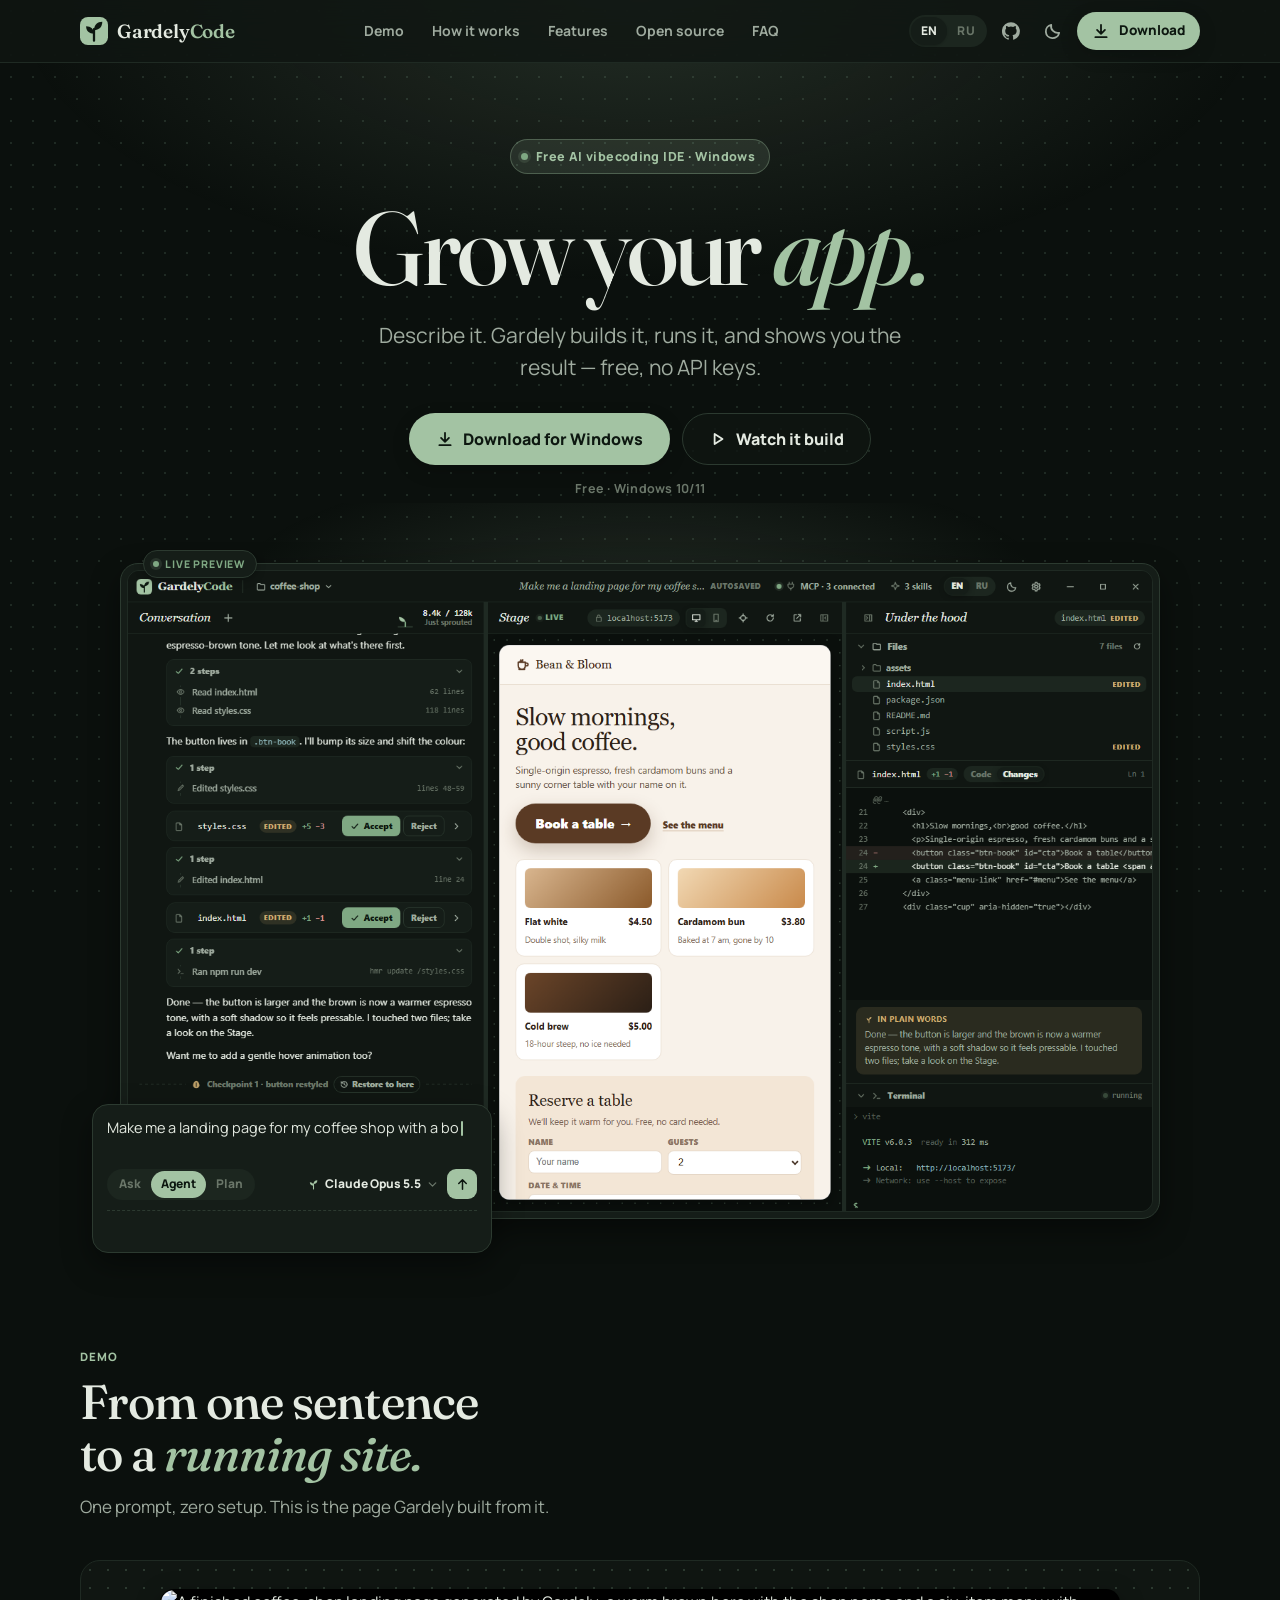
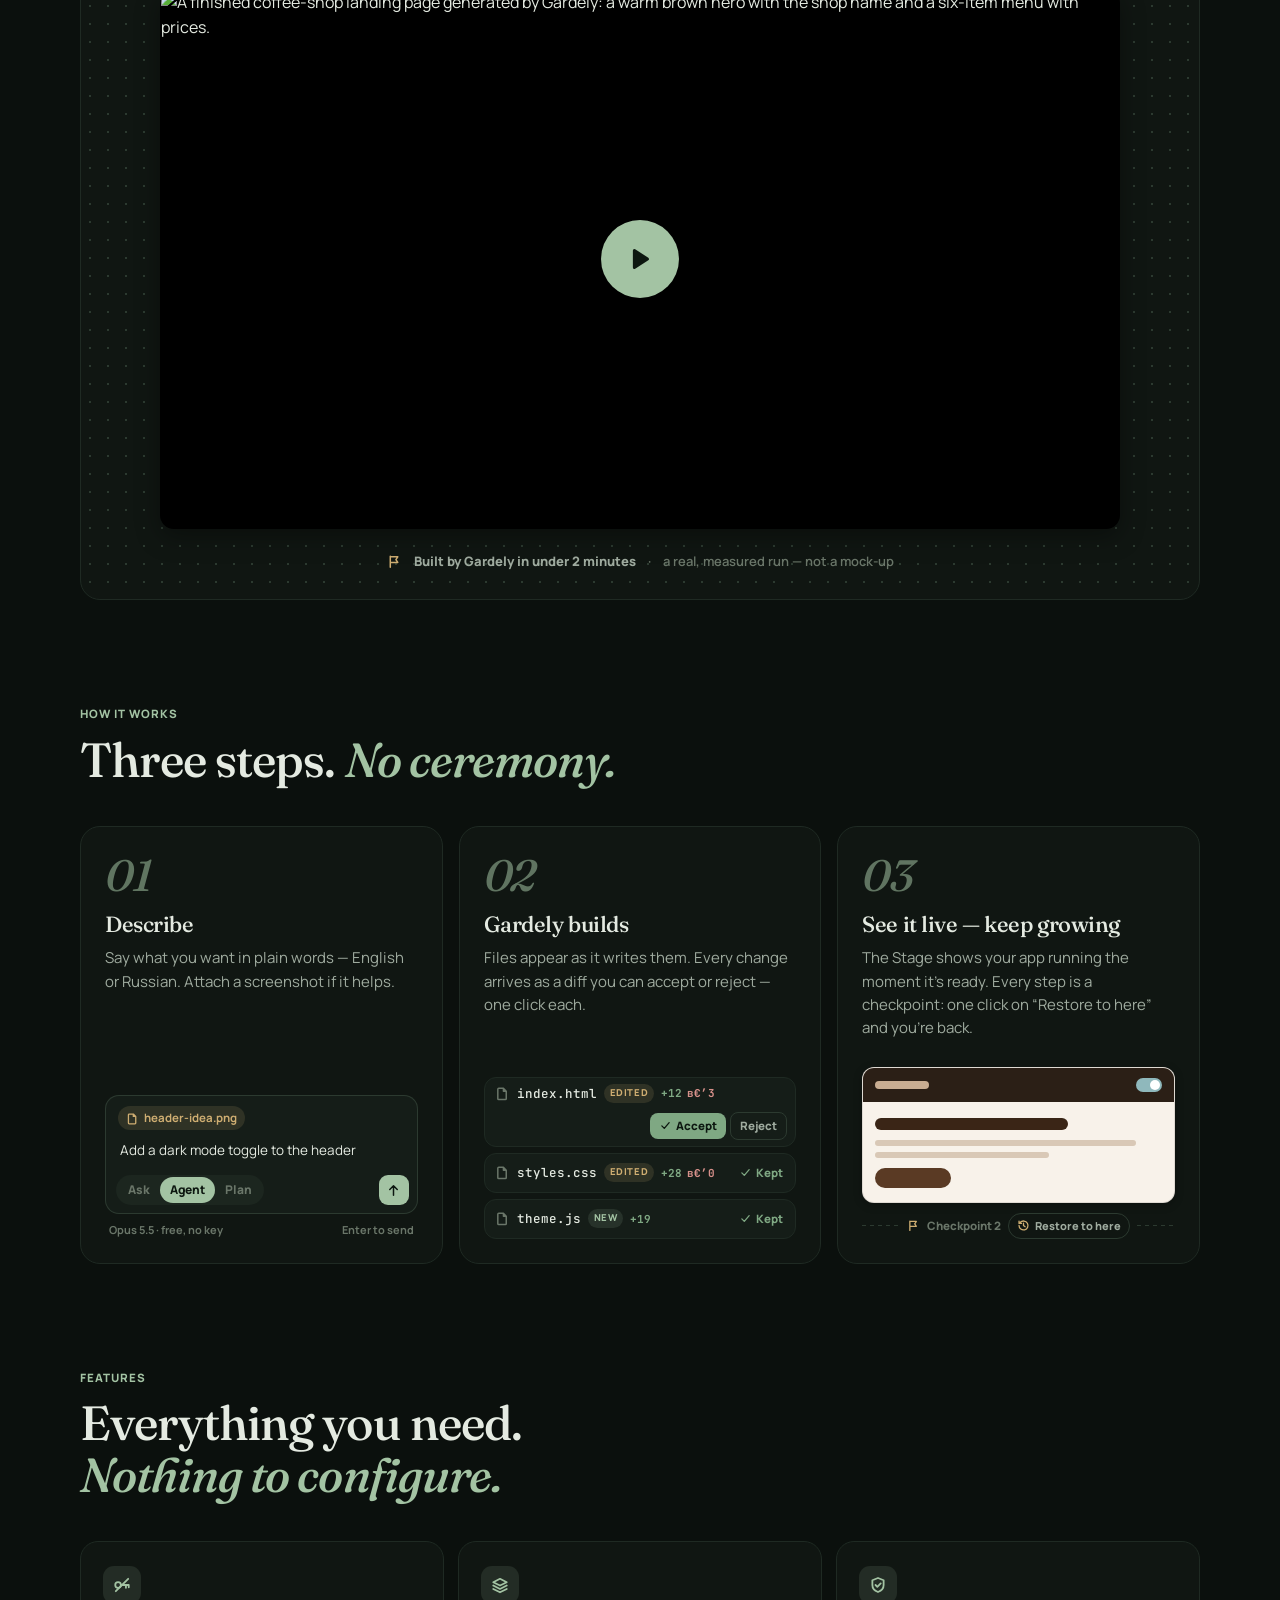
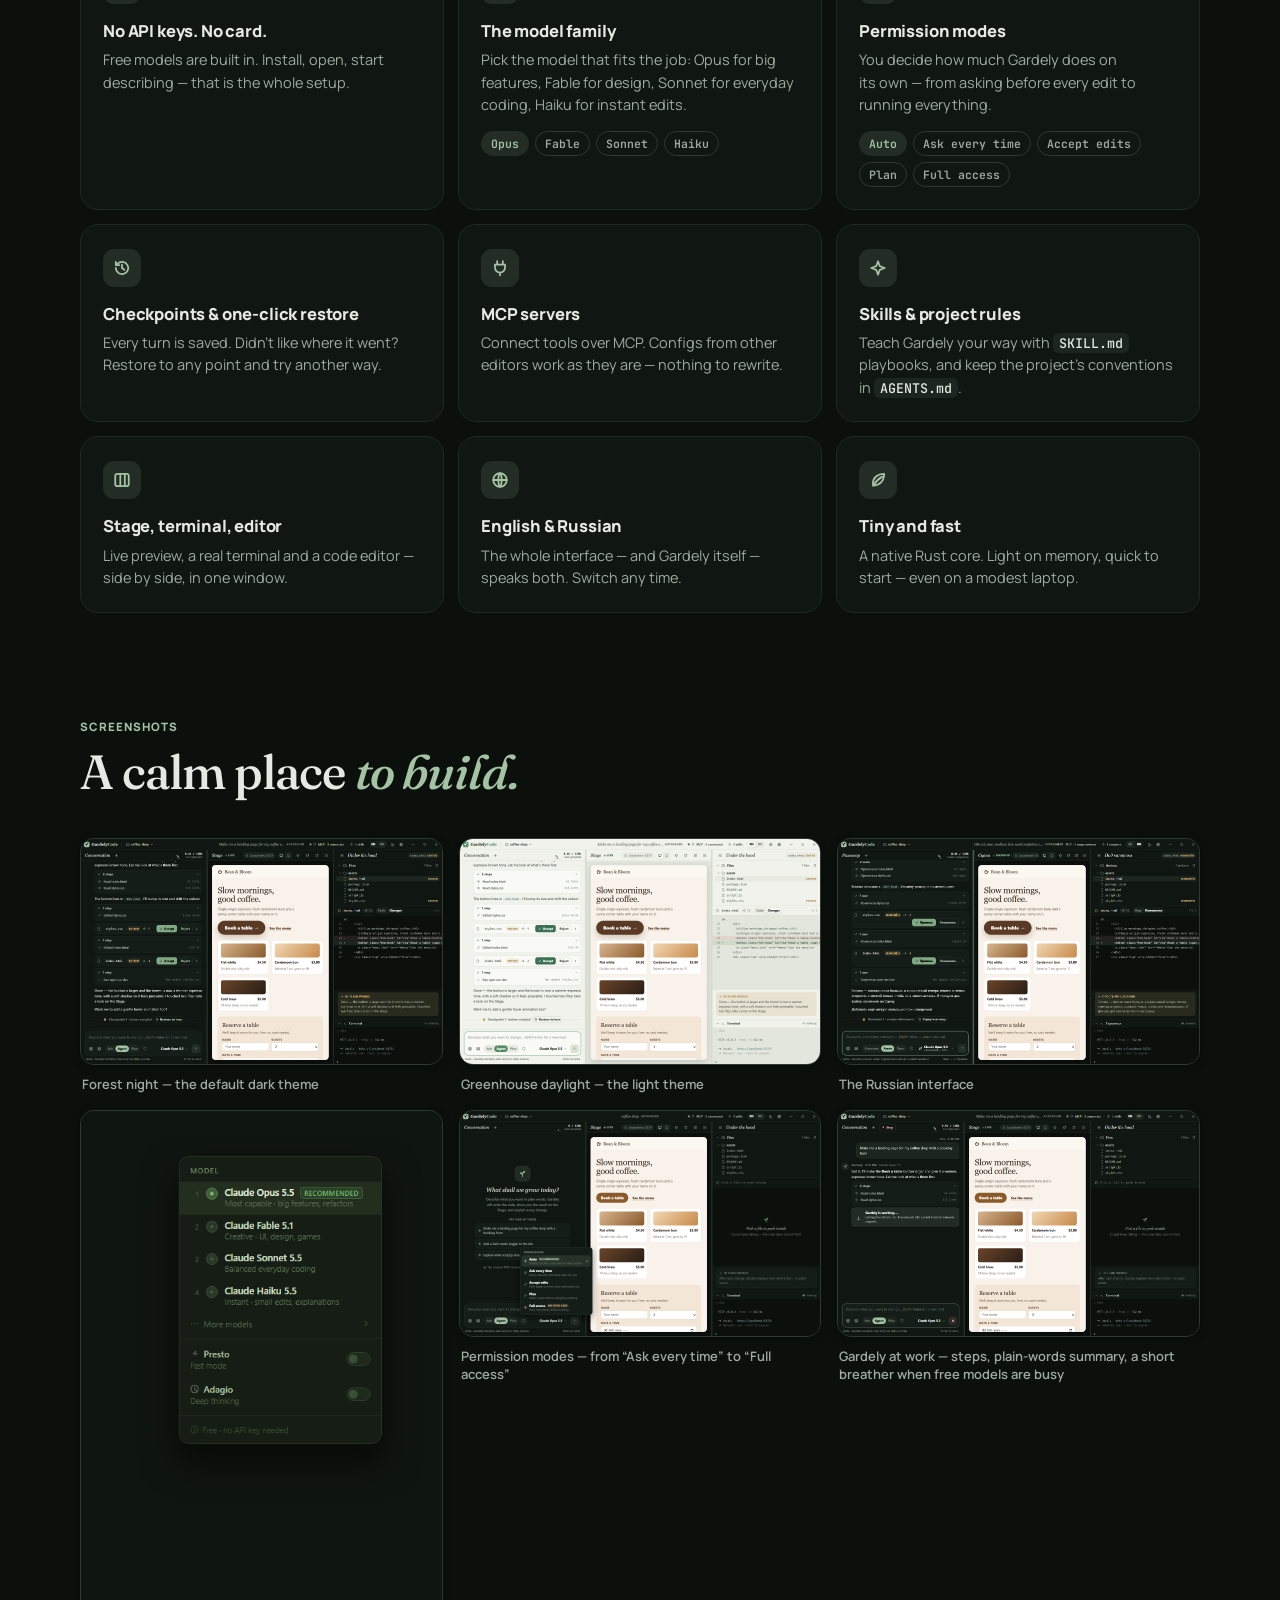
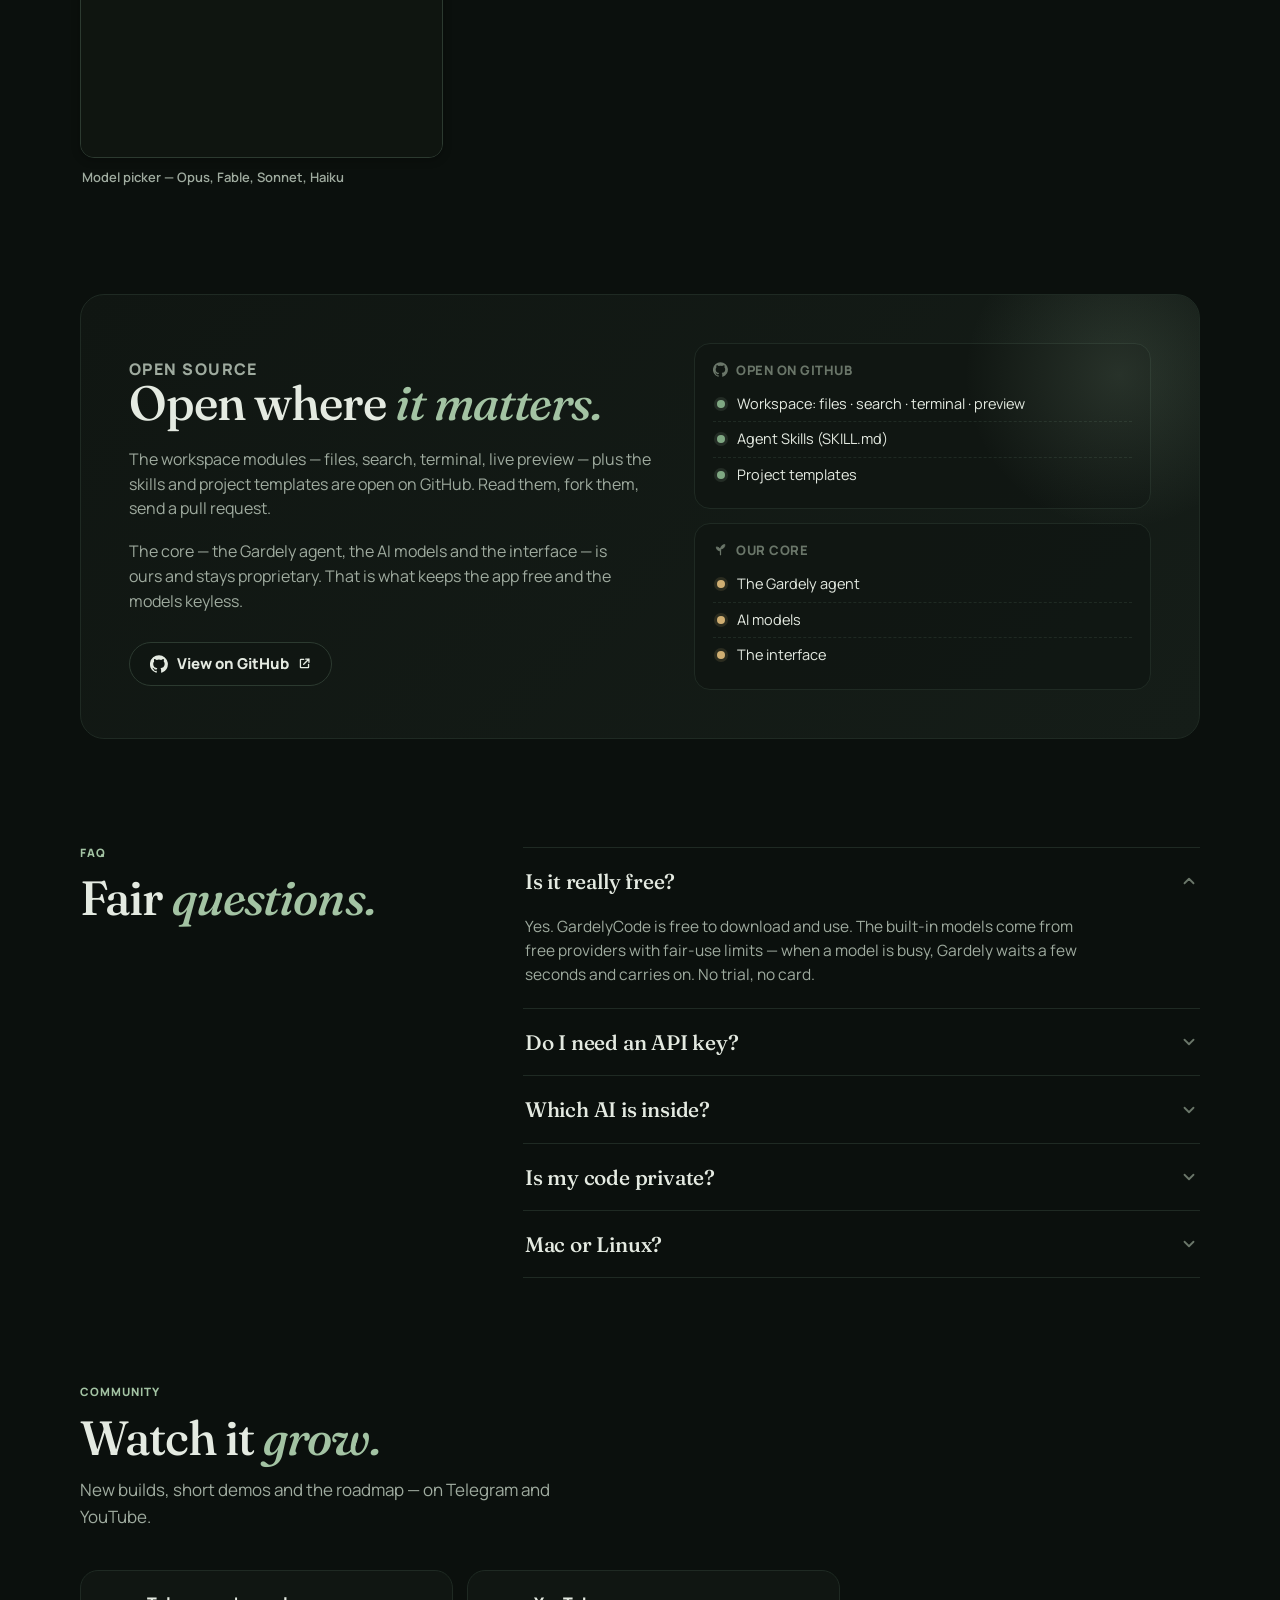
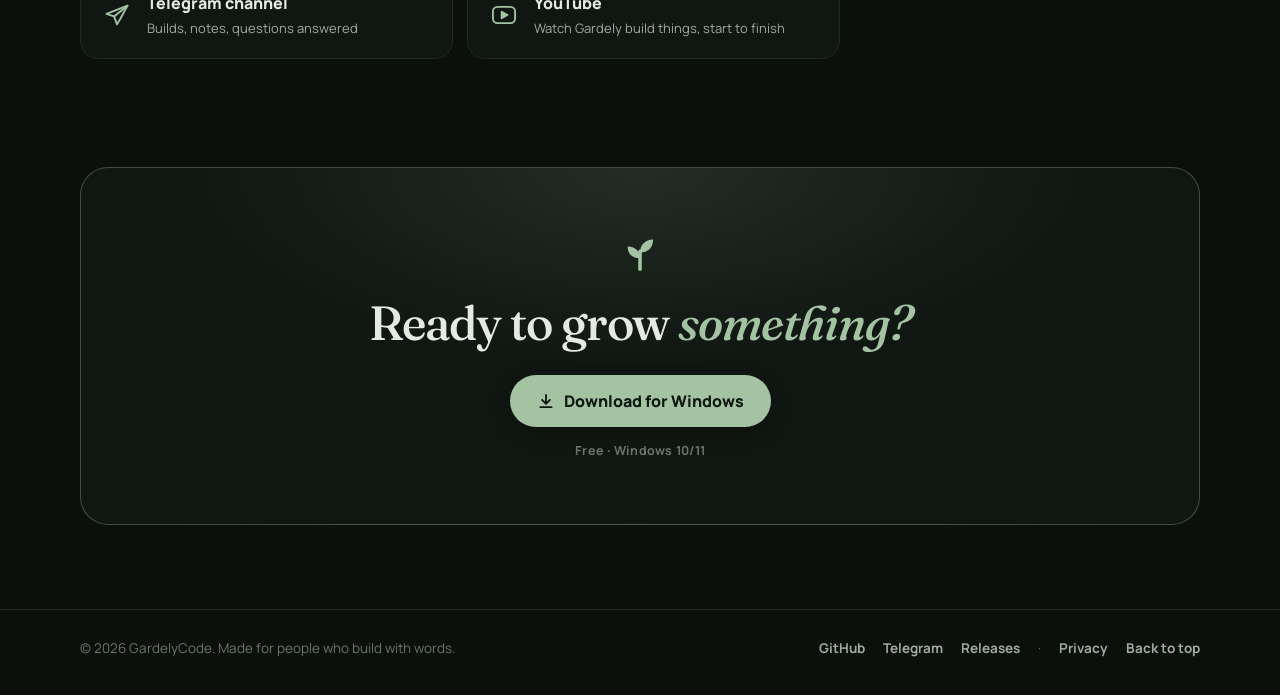
==== commit c49eeeab: "Link the YouTube tour: README, README.ru, website hero and community card Co-Authored-By: Claude Fab" ====
--- a/docs/index.html
+++ b/docs/index.html
@@ -185,7 +185,7 @@
     </div>
     <div class="stage rv">
       <!-- Put a YouTube video id into data-youtube-id to replace the screenshot with the video. -->
-      <div class="device video" data-youtube-id="">
+      <div class="device video" data-youtube-id="Ekp5OMovWvM">
         <img src="assets/agent-made-landing.png" width="1280" height="900" loading="lazy" alt="A finished coffee-shop landing page generated by Gardely: a warm brown hero with the shop name and a six-item menu with prices." data-i18n-alt="demo.alt">
       </div>
       <p class="cp"><svg class="ic s"><use href="#i-flag"/></svg><span data-i18n="demo.caption">Built by Gardely in under 2 minutes</span><span class="cp-sub" data-i18n="demo.caption2">a real, measured run — not a mock-up</span></p>
@@ -358,7 +358,7 @@
         <svg class="ic lg"><use href="#i-telegram"/></svg>
         <span><b data-i18n="com.tg">Telegram channel</b><small data-i18n="com.tg.s">Builds, notes, questions answered</small></span>
       </a>
-      <a class="social-card" href="https://youtube.com/" data-todo="link" rel="noopener">
+      <a class="social-card" href="https://youtu.be/Ekp5OMovWvM" rel="noopener">
         <svg class="ic lg"><use href="#i-youtube"/></svg>
         <span><b data-i18n="com.yt">YouTube</b><small data-i18n="com.yt.s">Watch Gardely build things, start to finish</small></span>
       </a>
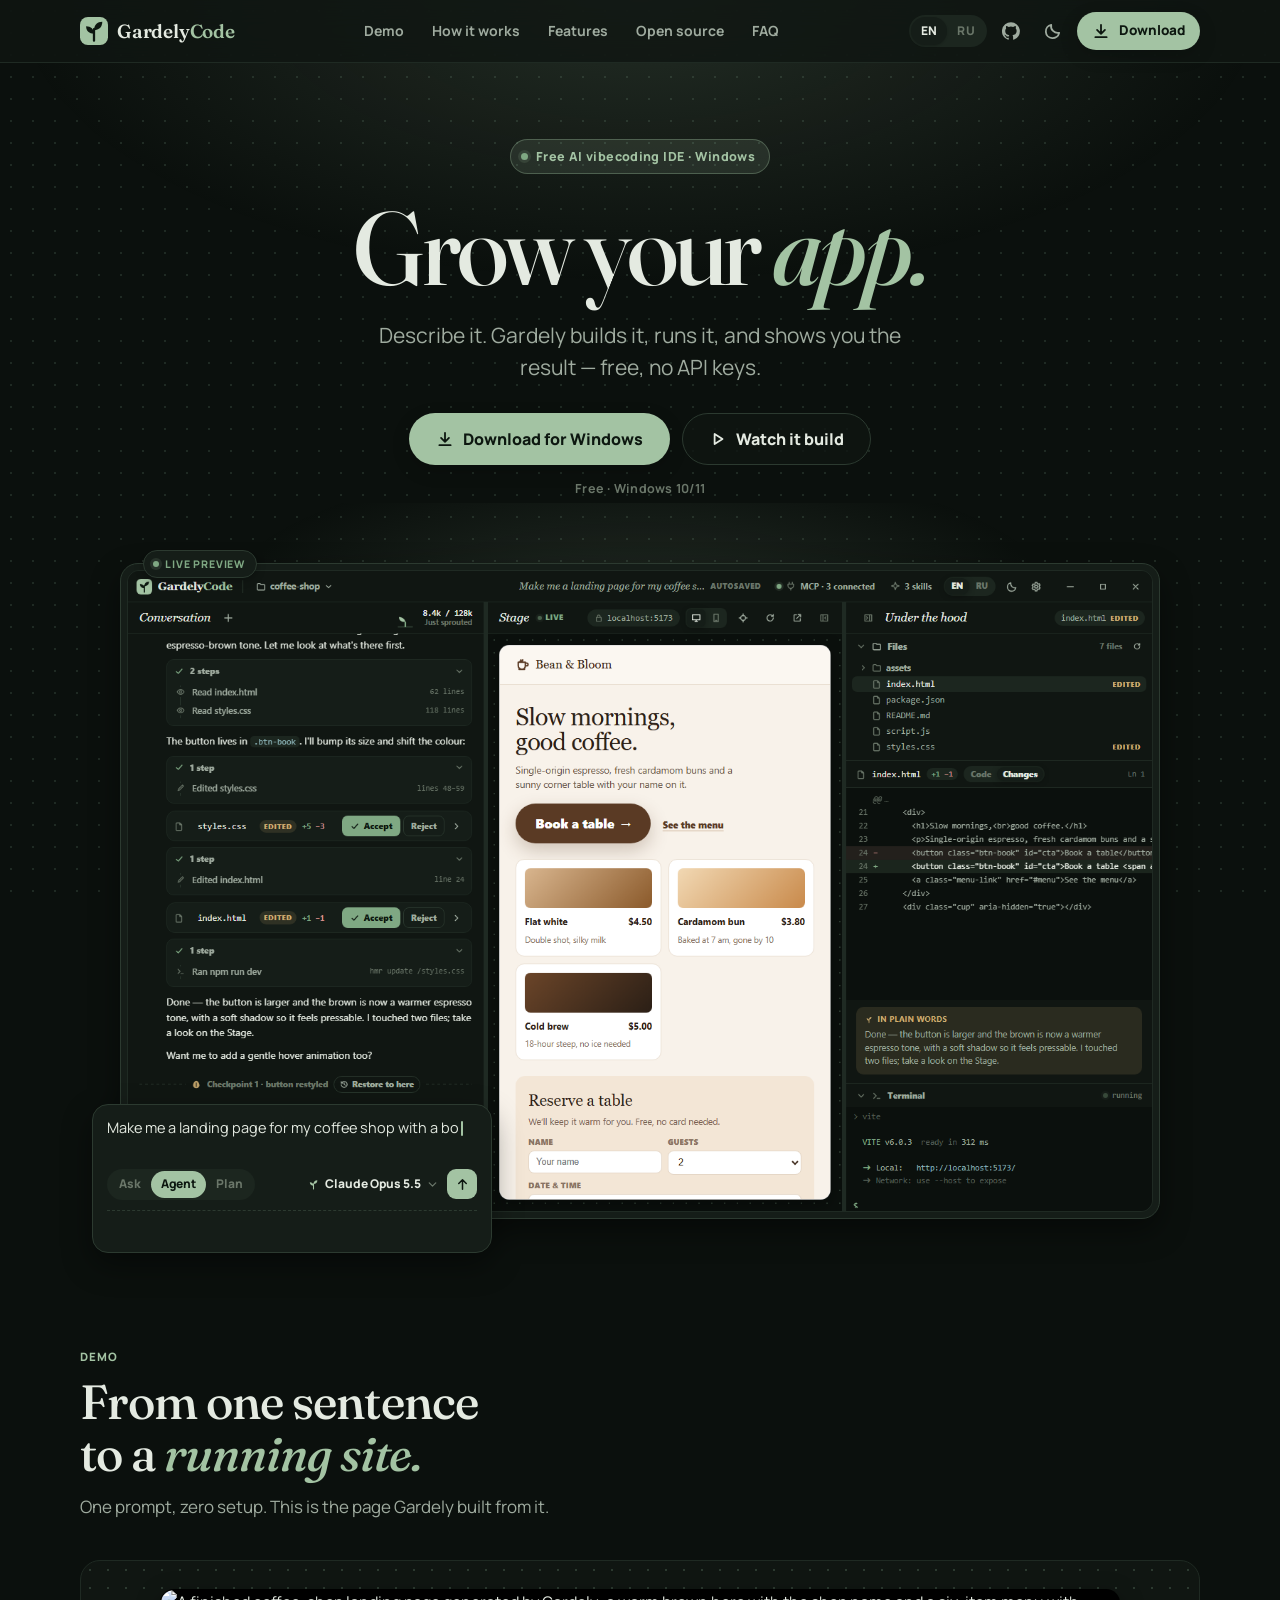
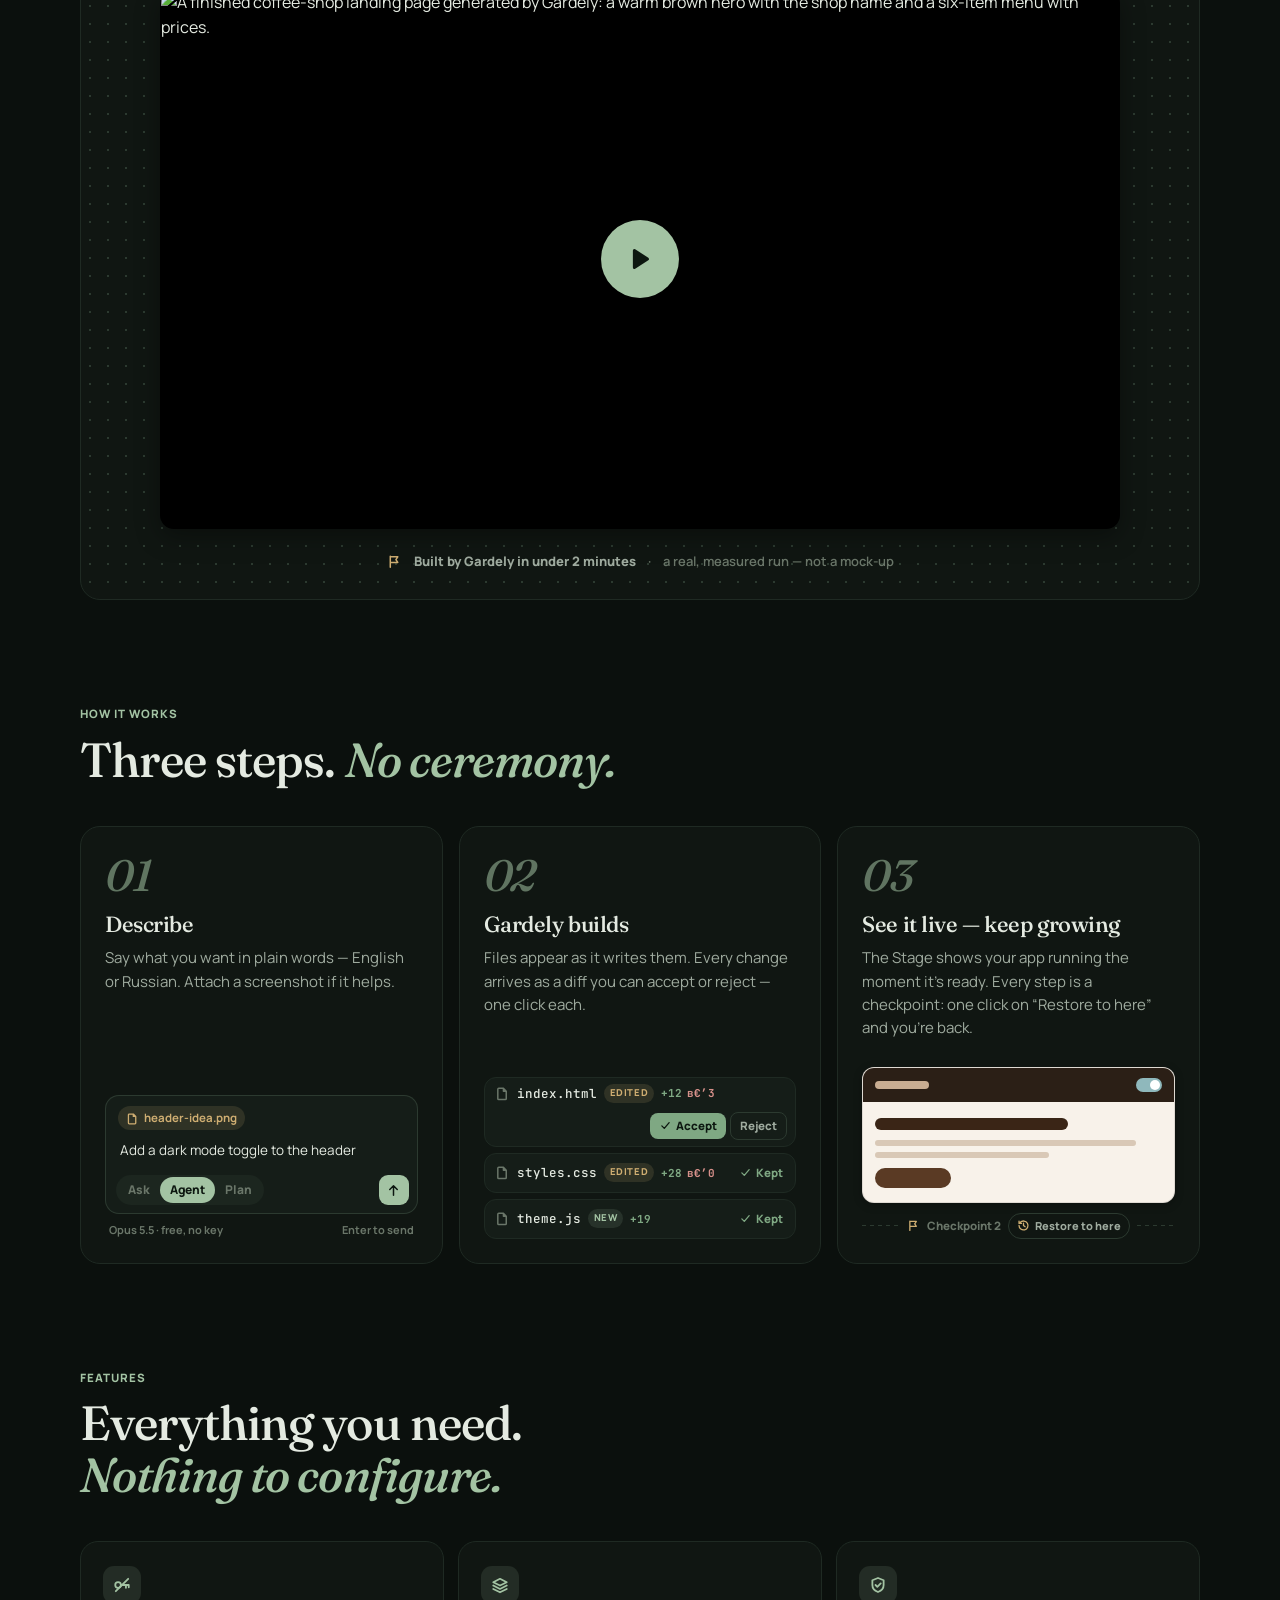
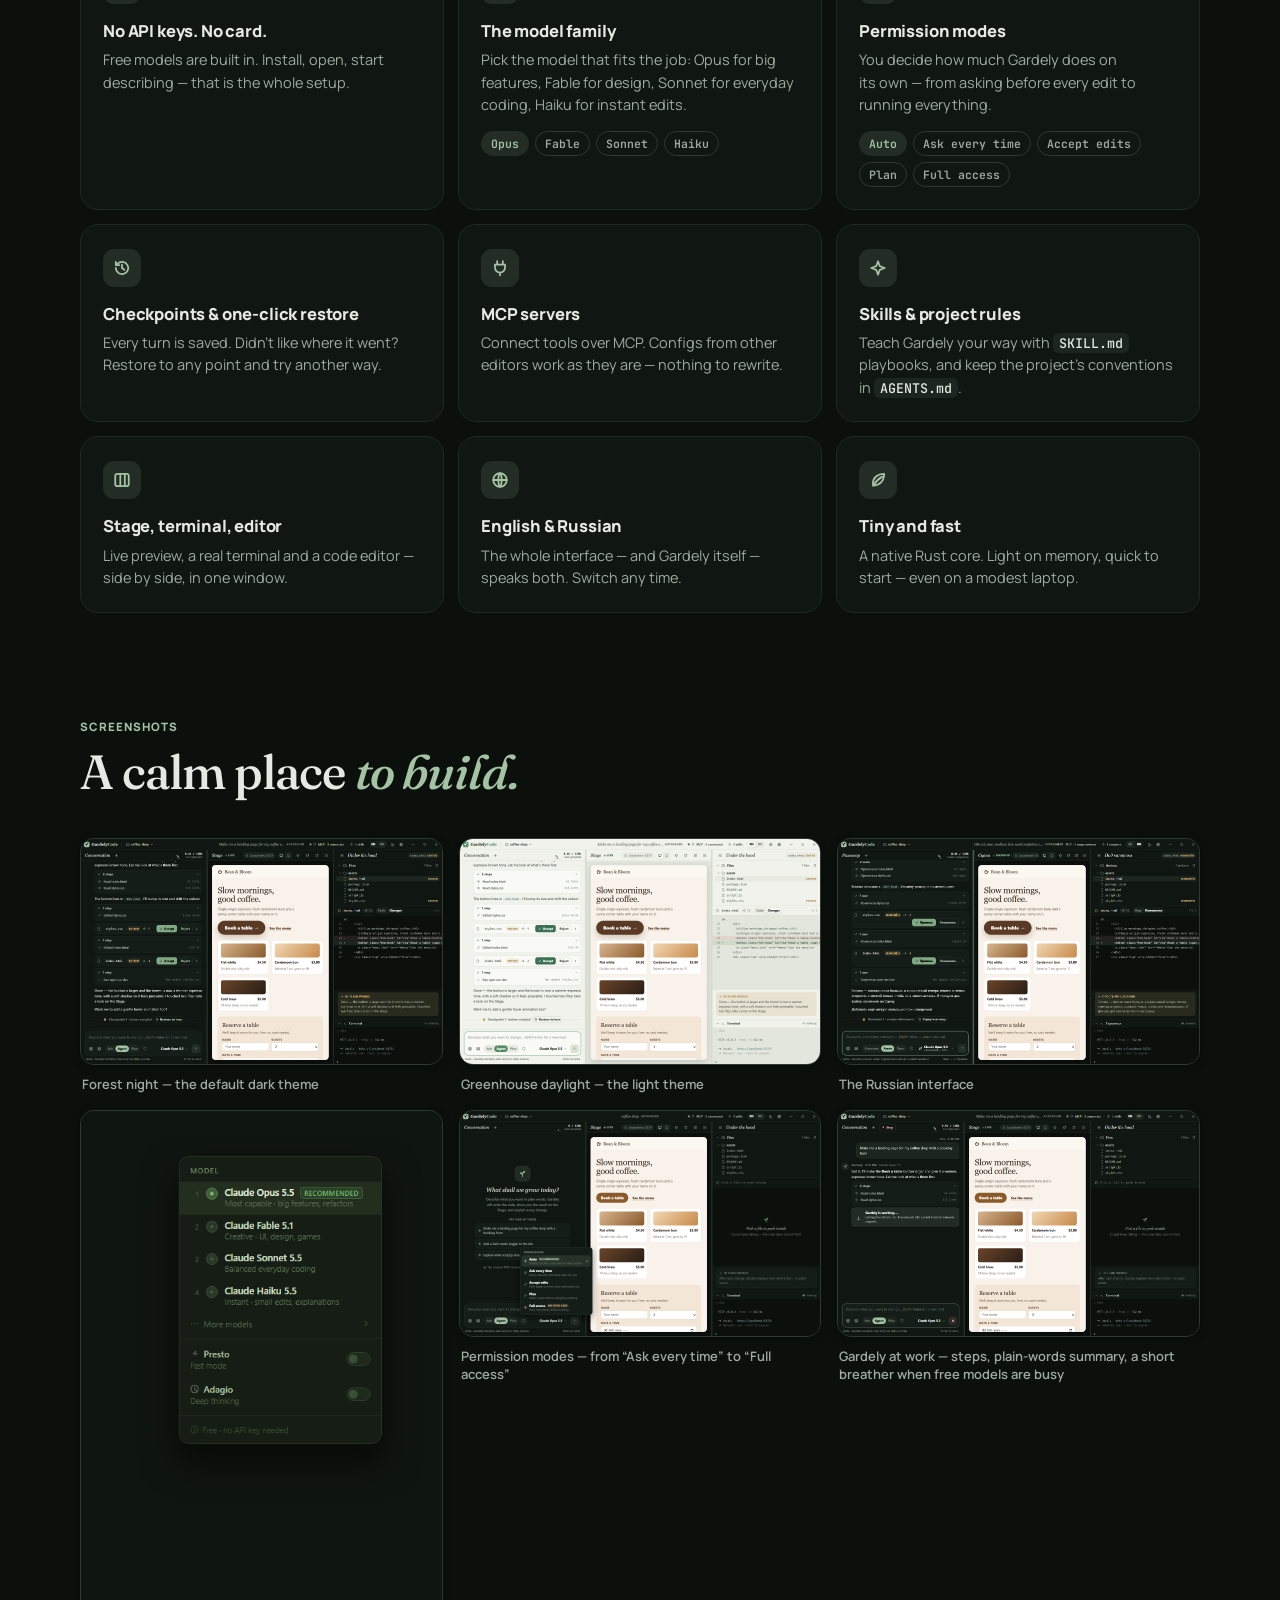
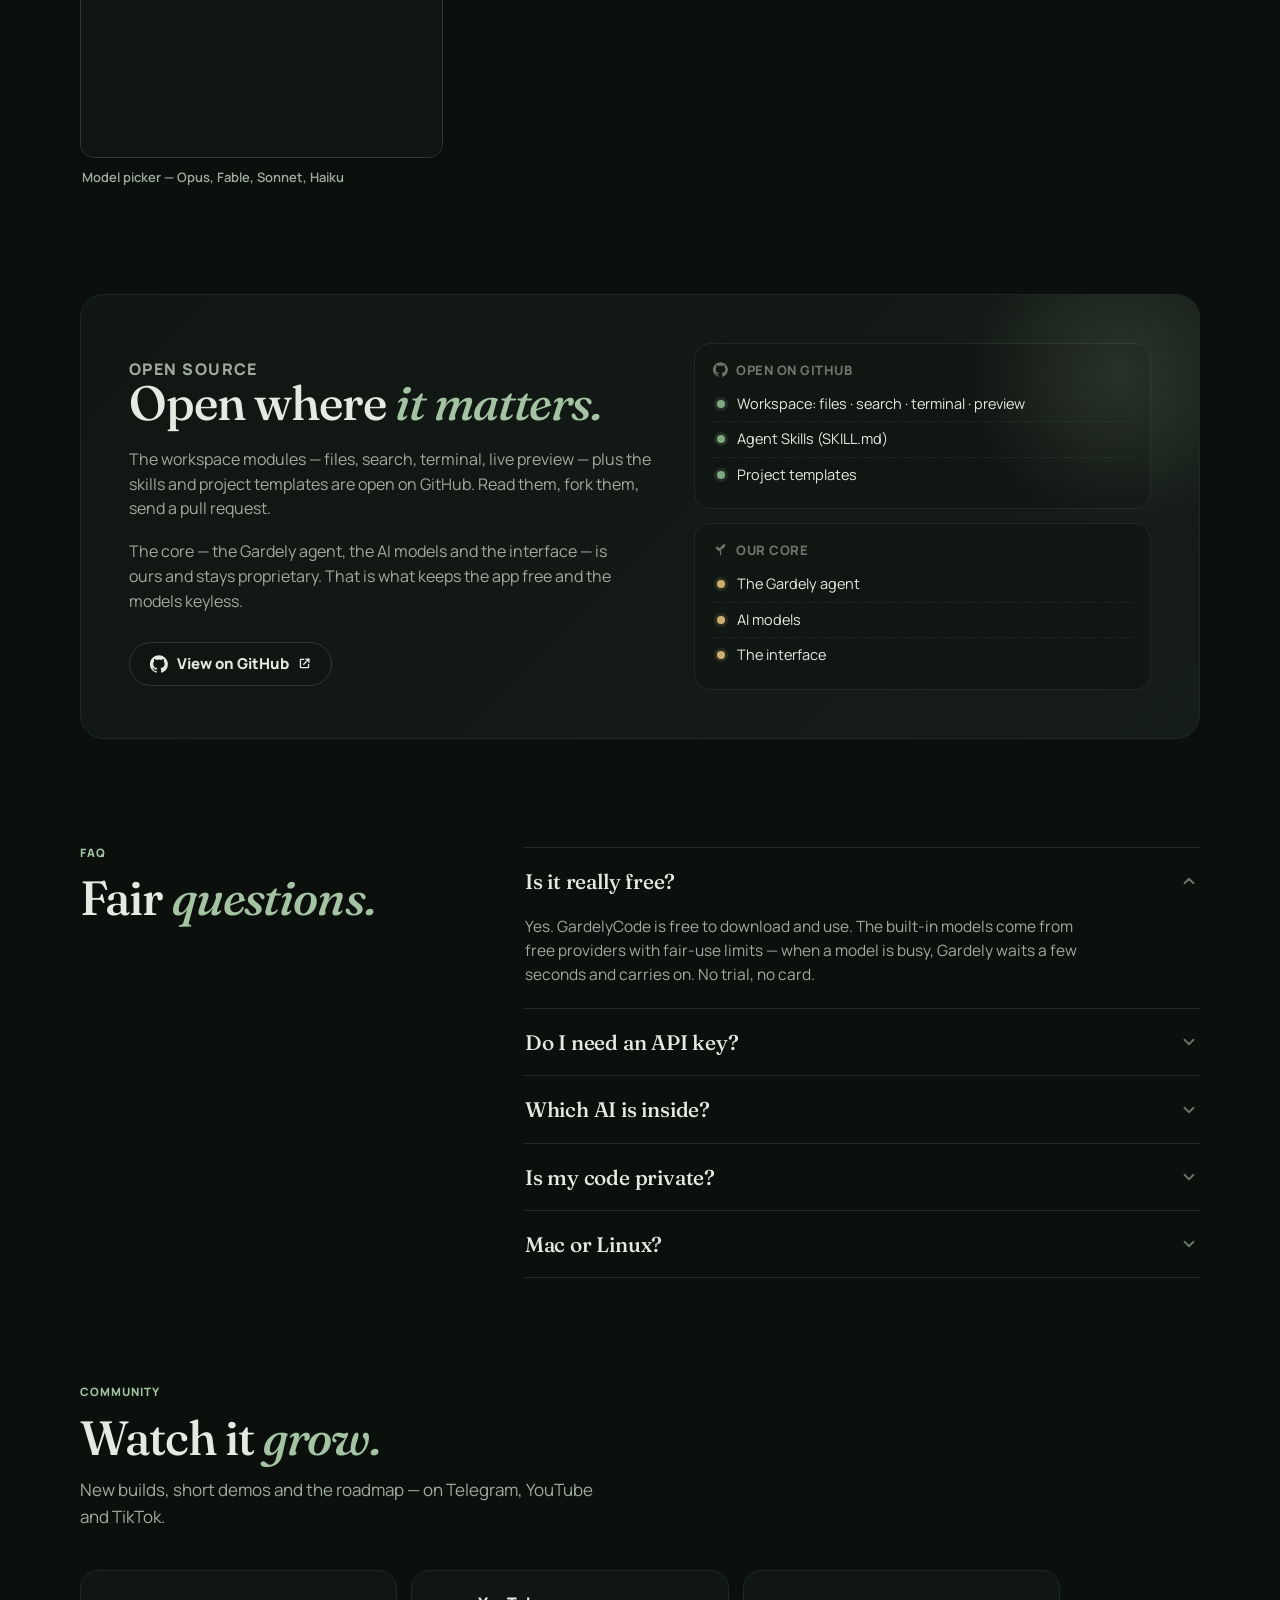
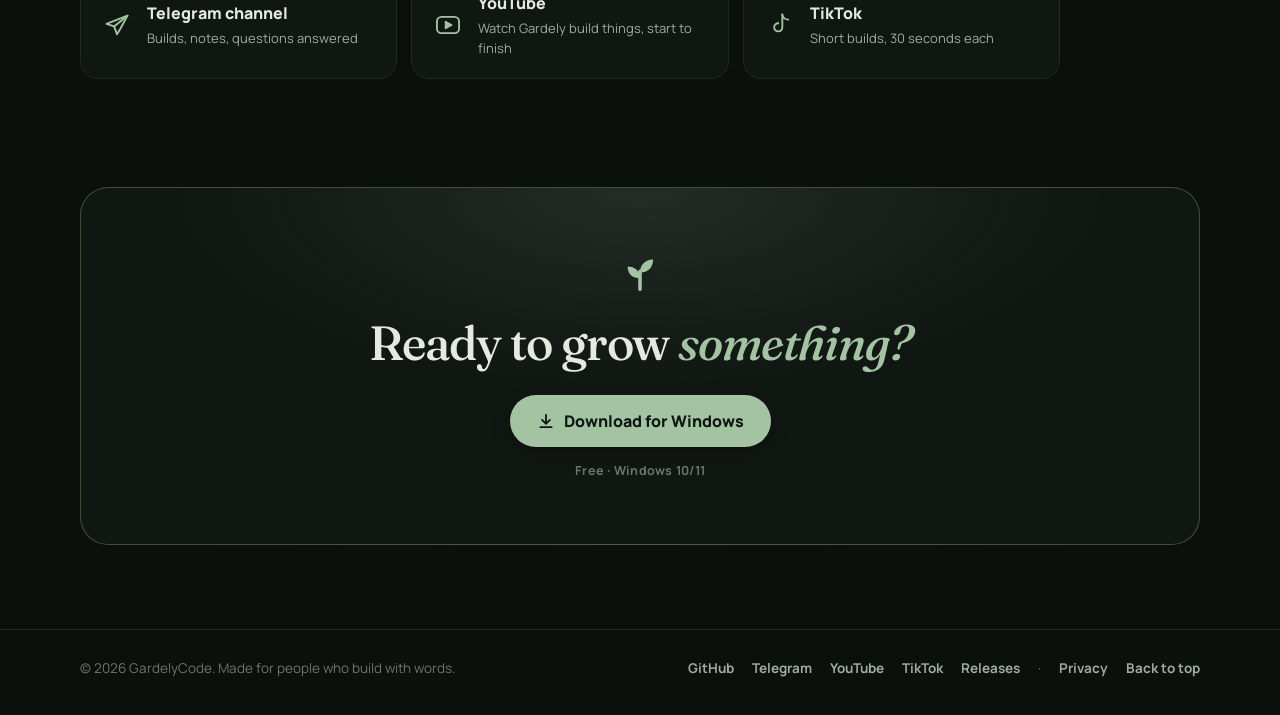
==== commit c7fa24d1: "website: YouTube channel and TikTok links in the Community section and footer" ====
--- a/docs/index.html
+++ b/docs/index.html
@@ -90,6 +90,7 @@
     <symbol id="i-external" viewBox="0 0 16 16"><path d="M7 3H3.5a.5.5 0 0 0-.5.5v9a.5.5 0 0 0 .5.5h9a.5.5 0 0 0 .5-.5V9M9.5 2.5h4v4M13.5 2.5L7 9"/></symbol>
     <symbol id="i-github" viewBox="0 0 24 24"><path fill="currentColor" stroke="none" d="M12 .3a12 12 0 0 0-3.8 23.4c.6.1.8-.3.8-.6v-2c-3.3.7-4-1.6-4-1.6-.6-1.4-1.4-1.8-1.4-1.8-1-.7.1-.7.1-.7 1.2 0 1.9 1.2 1.9 1.2 1 1.8 2.8 1.3 3.5 1 0-.8.4-1.3.7-1.6-2.7-.3-5.5-1.3-5.5-5.9 0-1.3.5-2.4 1.2-3.2-.1-.3-.5-1.5.1-3.2 0 0 1-.3 3.3 1.2a11.5 11.5 0 0 1 6 0c2.3-1.5 3.3-1.2 3.3-1.2.6 1.7.2 2.9.1 3.2.8.8 1.2 1.9 1.2 3.2 0 4.6-2.8 5.6-5.5 5.9.4.4.8 1.1.8 2.2v3.3c0 .3.2.7.8.6A12 12 0 0 0 12 .3"/></symbol>
     <symbol id="i-telegram" viewBox="0 0 24 24"><path d="M21 4L3 11l6.5 2.2L12 20l3-5 6-11z"/><path d="M9.5 13.2L21 4"/></symbol>
+    <symbol id="i-tiktok" viewBox="0 0 24 24"><path d="M14 3v11a3.5 3.5 0 11-3.5-3.5"/><path d="M14 3c.3 2.4 2 4.1 5 4.4"/></symbol>
     <symbol id="i-youtube" viewBox="0 0 24 24"><rect x="2.5" y="5" width="19" height="14" rx="4"/><path d="M10 9.2v5.6l5-2.8z" fill="currentColor"/></symbol>
     <symbol id="i-close" viewBox="0 0 16 16"><path d="M4 4l8 8M12 4l-8 8"/></symbol>
     <symbol id="i-pencil" viewBox="0 0 16 16"><path d="M11.5 2.5l2 2L6 12l-3 1 1-3z"/></symbol>
@@ -351,16 +352,20 @@
     <div class="sec-head rv">
       <p class="eyebrow" data-i18n="com.eyebrow">Community</p>
       <h2 data-i18n-html="com.h2">Watch it <em>grow.</em></h2>
-      <p data-i18n="com.sub">New builds, short demos and the roadmap — on Telegram and YouTube.</p>
+      <p data-i18n="com.sub">New builds, short demos and the roadmap — on Telegram, YouTube and TikTok.</p>
     </div>
     <div class="social rv">
       <a class="social-card" href="https://t.me/GardelyCode" rel="noopener">
         <svg class="ic lg"><use href="#i-telegram"/></svg>
         <span><b data-i18n="com.tg">Telegram channel</b><small data-i18n="com.tg.s">Builds, notes, questions answered</small></span>
       </a>
-      <a class="social-card" href="https://youtu.be/Ekp5OMovWvM" rel="noopener">
+      <a class="social-card" href="https://www.youtube.com/@gardelycodeapp" rel="noopener">
         <svg class="ic lg"><use href="#i-youtube"/></svg>
         <span><b data-i18n="com.yt">YouTube</b><small data-i18n="com.yt.s">Watch Gardely build things, start to finish</small></span>
+      </a>
+      <a class="social-card" href="https://www.tiktok.com/@gardelycode" rel="noopener">
+        <svg class="ic lg"><use href="#i-tiktok"/></svg>
+        <span><b data-i18n="com.tt">TikTok</b><small data-i18n="com.tt.s">Short builds, 30 seconds each</small></span>
       </a>
     </div>
   </div>
@@ -388,6 +393,8 @@
     <nav class="foot-links" aria-label="Footer">
       <a href="https://github.com/null-byte00/gardelycode-community">GitHub</a>
       <a href="https://t.me/GardelyCode">Telegram</a>
+      <a href="https://www.youtube.com/@gardelycodeapp">YouTube</a>
+      <a href="https://www.tiktok.com/@gardelycode">TikTok</a>
       <a href="https://github.com/null-byte00/gardelycode-community/releases/latest" data-i18n="foot.releases">Releases</a> · <a href="privacy.html">Privacy</a>
       <a href="#top" data-i18n="foot.top">Back to top</a>
     </nav>
--- a/docs/styles.css
+++ b/docs/styles.css
@@ -274,7 +274,7 @@
 .faq details[open] .faq-a { animation: land 0.35s var(--ease) both; }
 
 /* ---------- community ---------- */
-.social { display: grid; grid-template-columns: repeat(2, minmax(0, 1fr)); gap: 14px; max-width: 760px; }
+.social { display: grid; grid-template-columns: repeat(3, minmax(0, 1fr)); gap: 14px; max-width: 980px; }
 .social-card { display: flex; align-items: center; gap: 16px; padding: 20px 22px; border: 1px solid var(--line); border-radius: 18px; background: var(--bg1); transition: border-color 0.25s, transform 0.3s var(--ease), background 0.2s; }
 .social-card:hover { border-color: var(--acc-line); transform: translateY(-2px); background: var(--bg2); }
 .social-card .ic { color: var(--acc); }
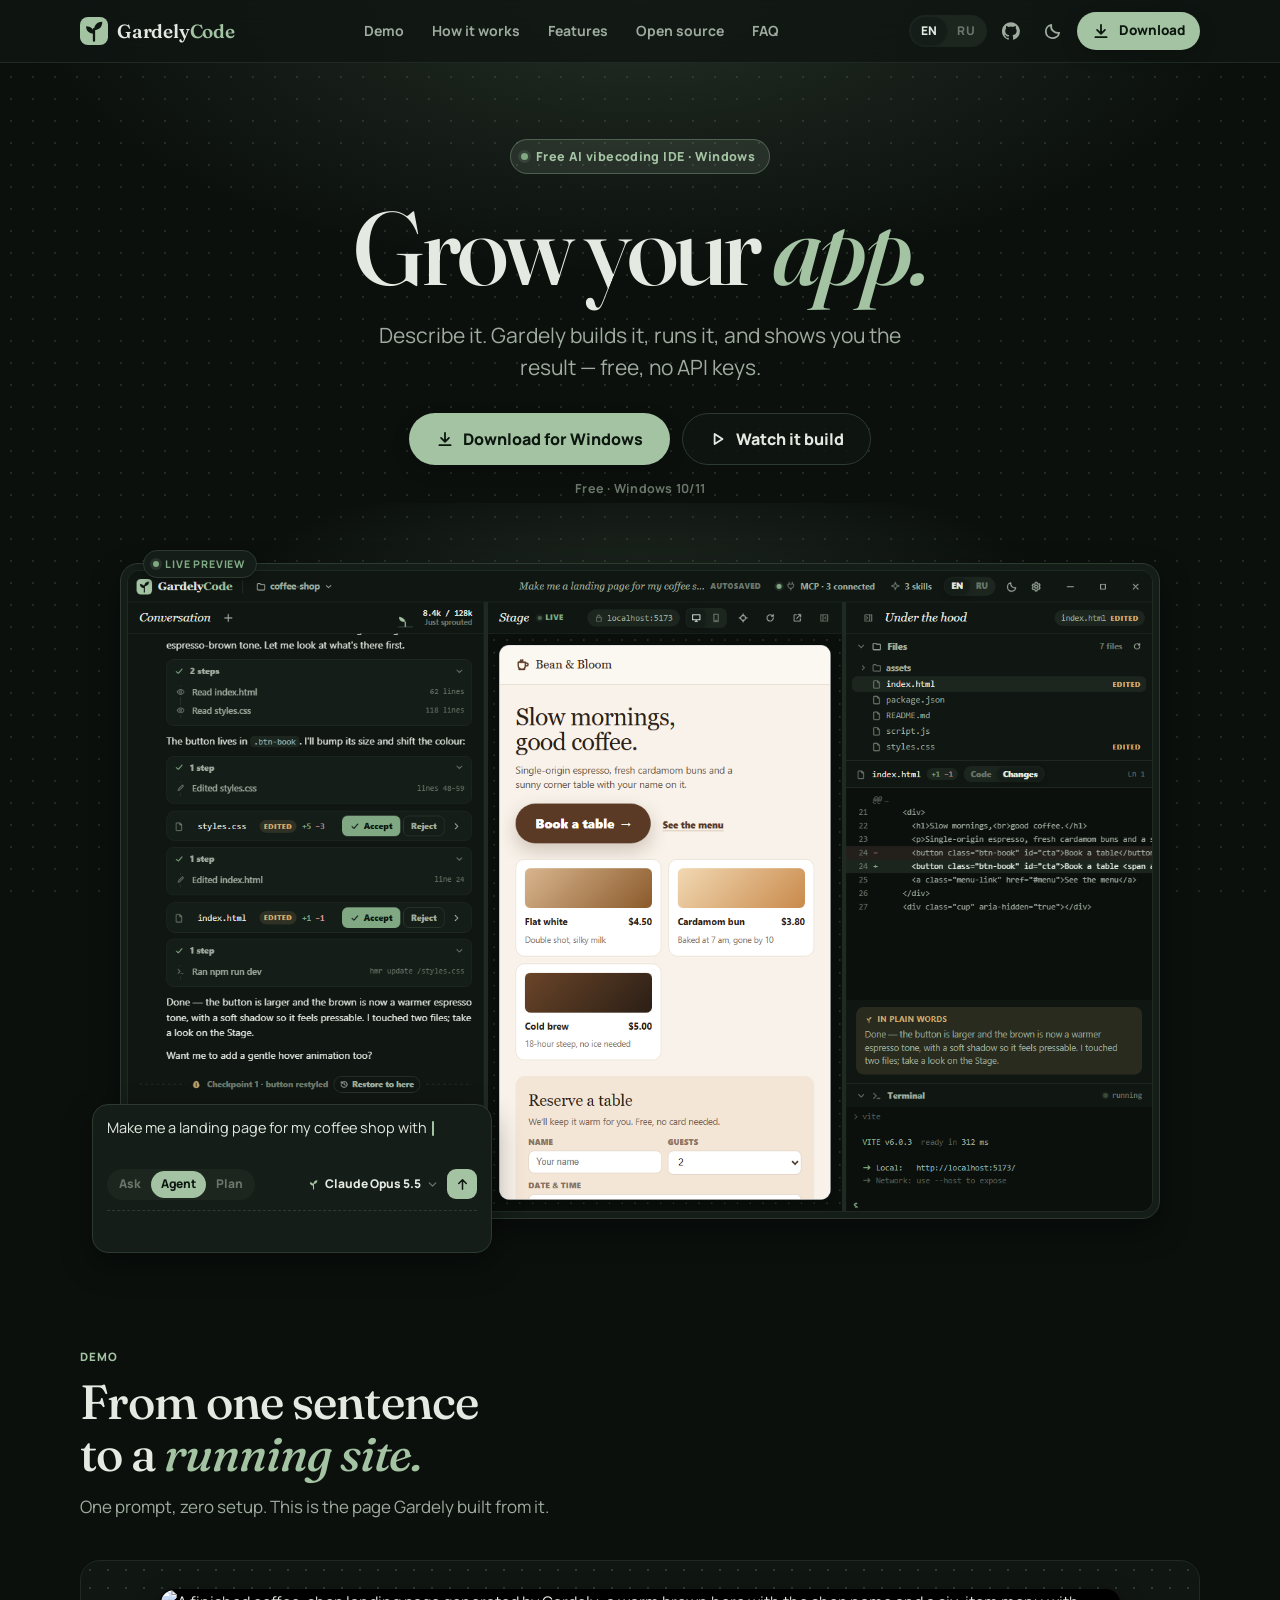
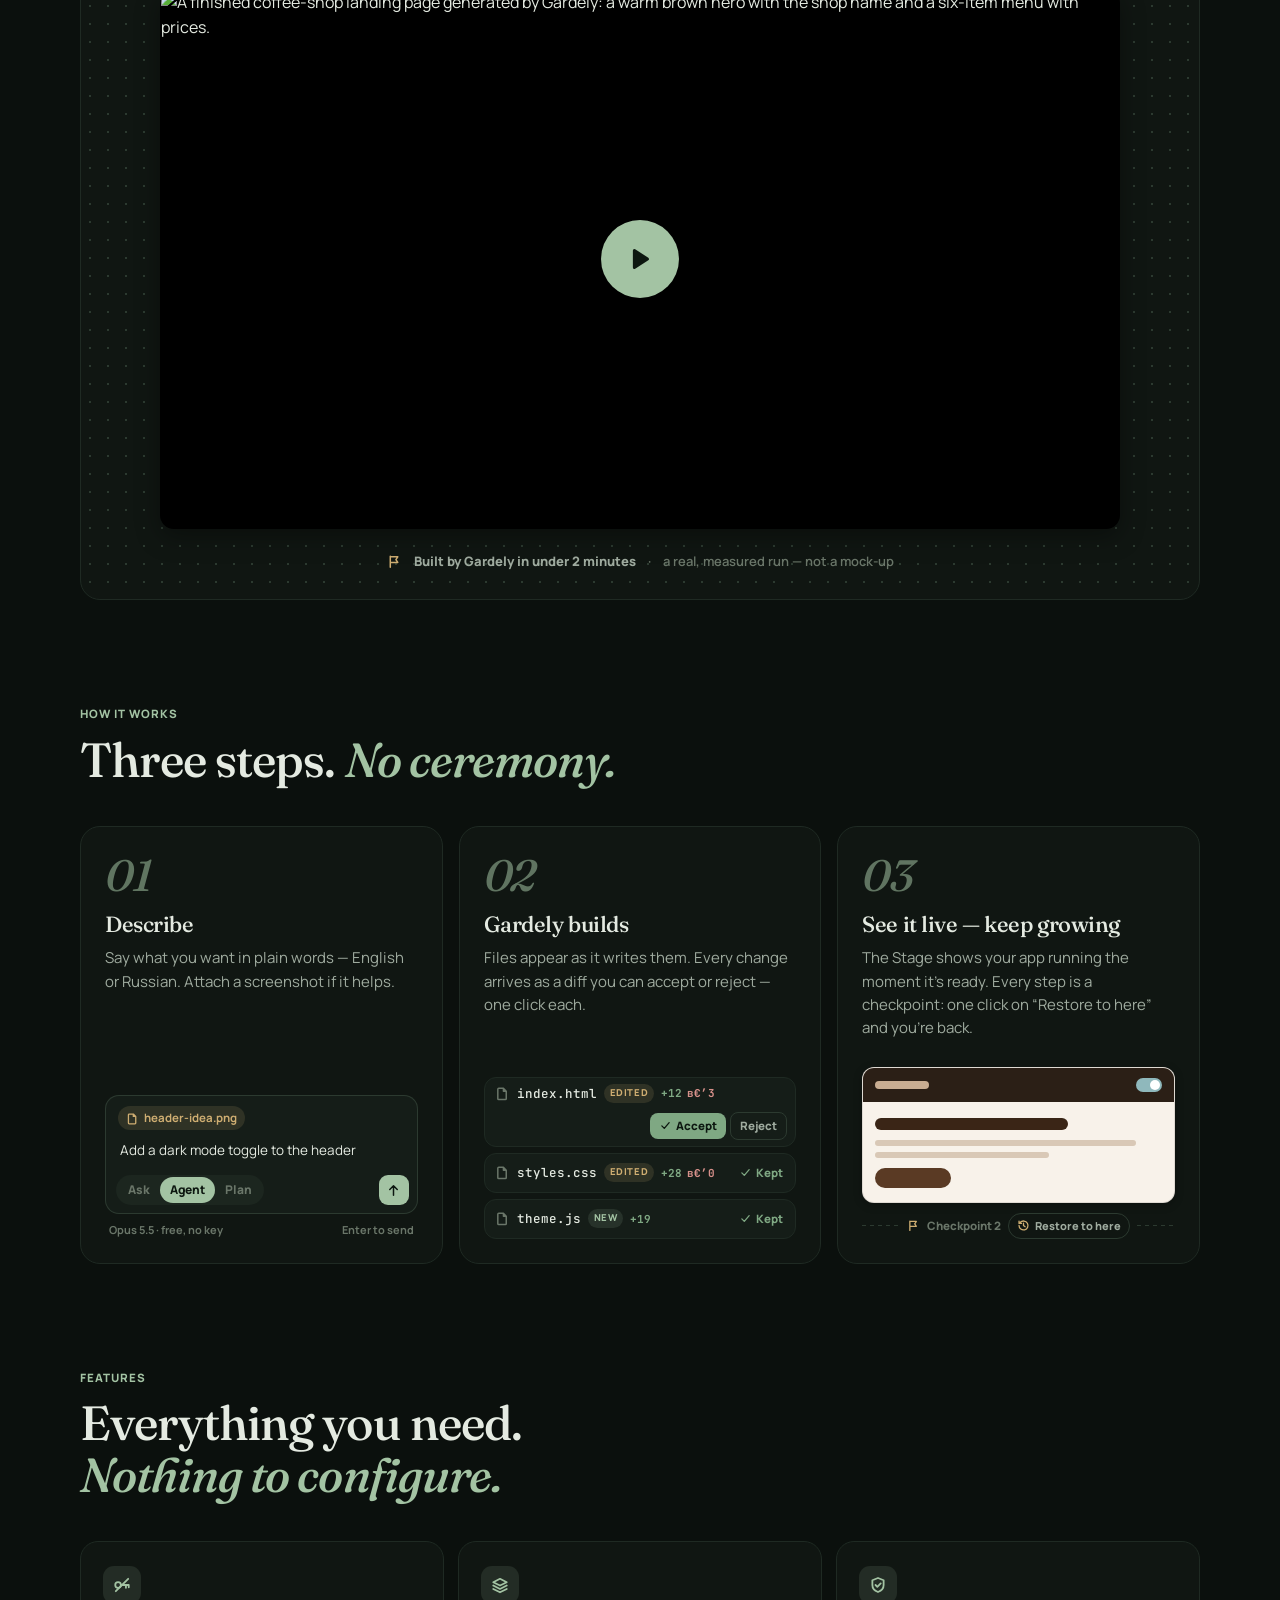
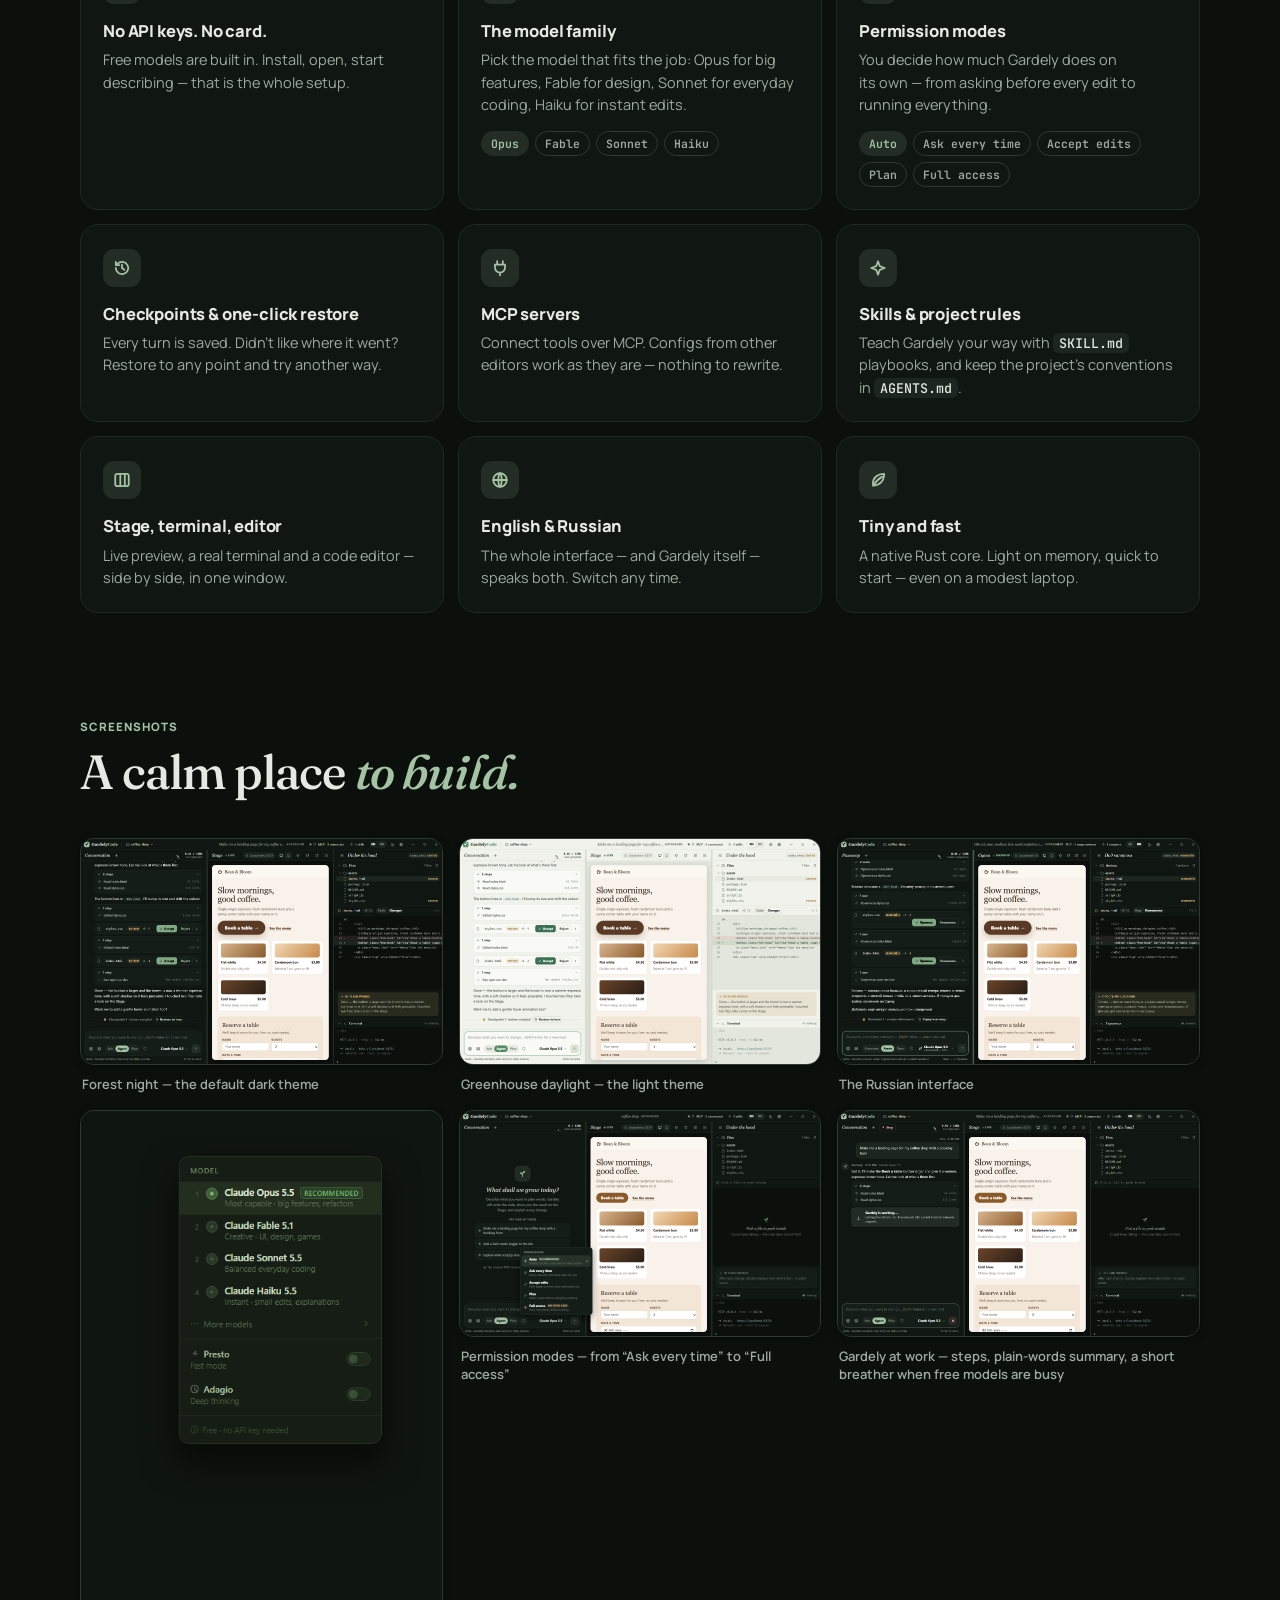
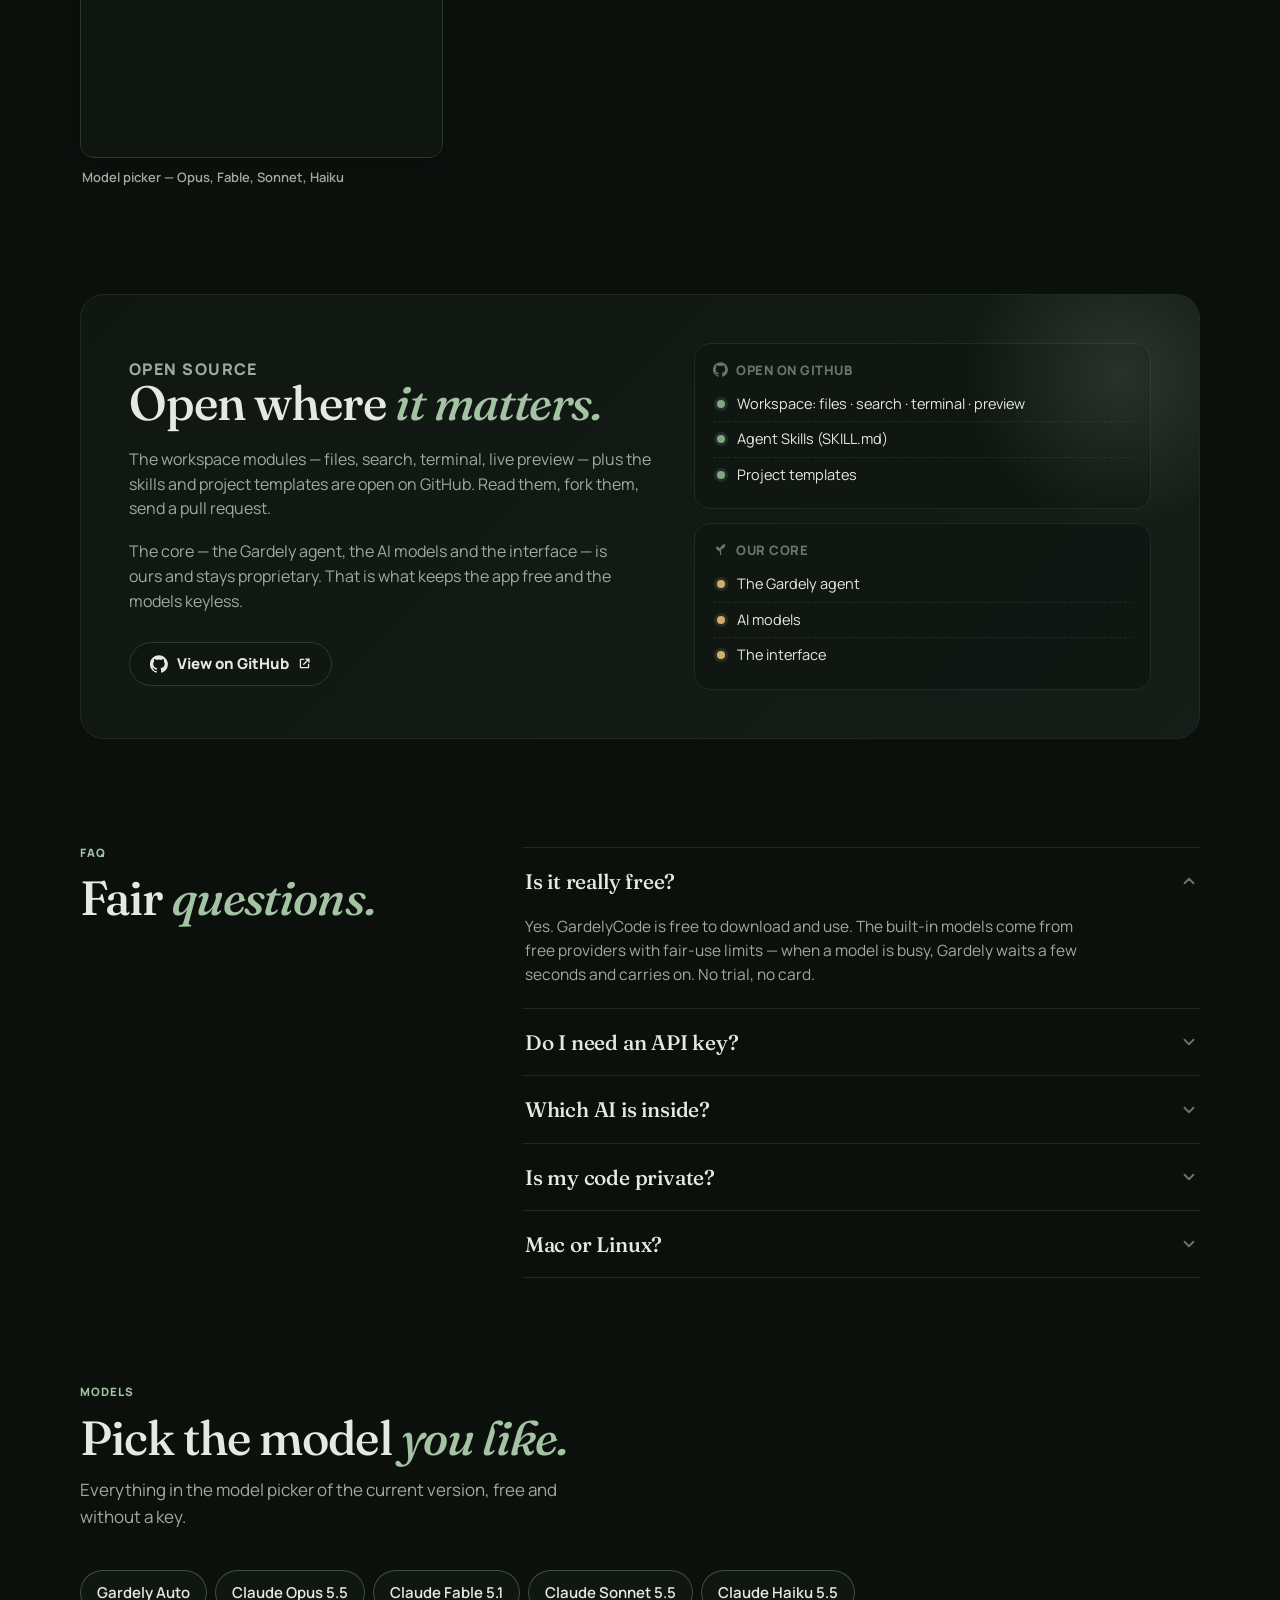
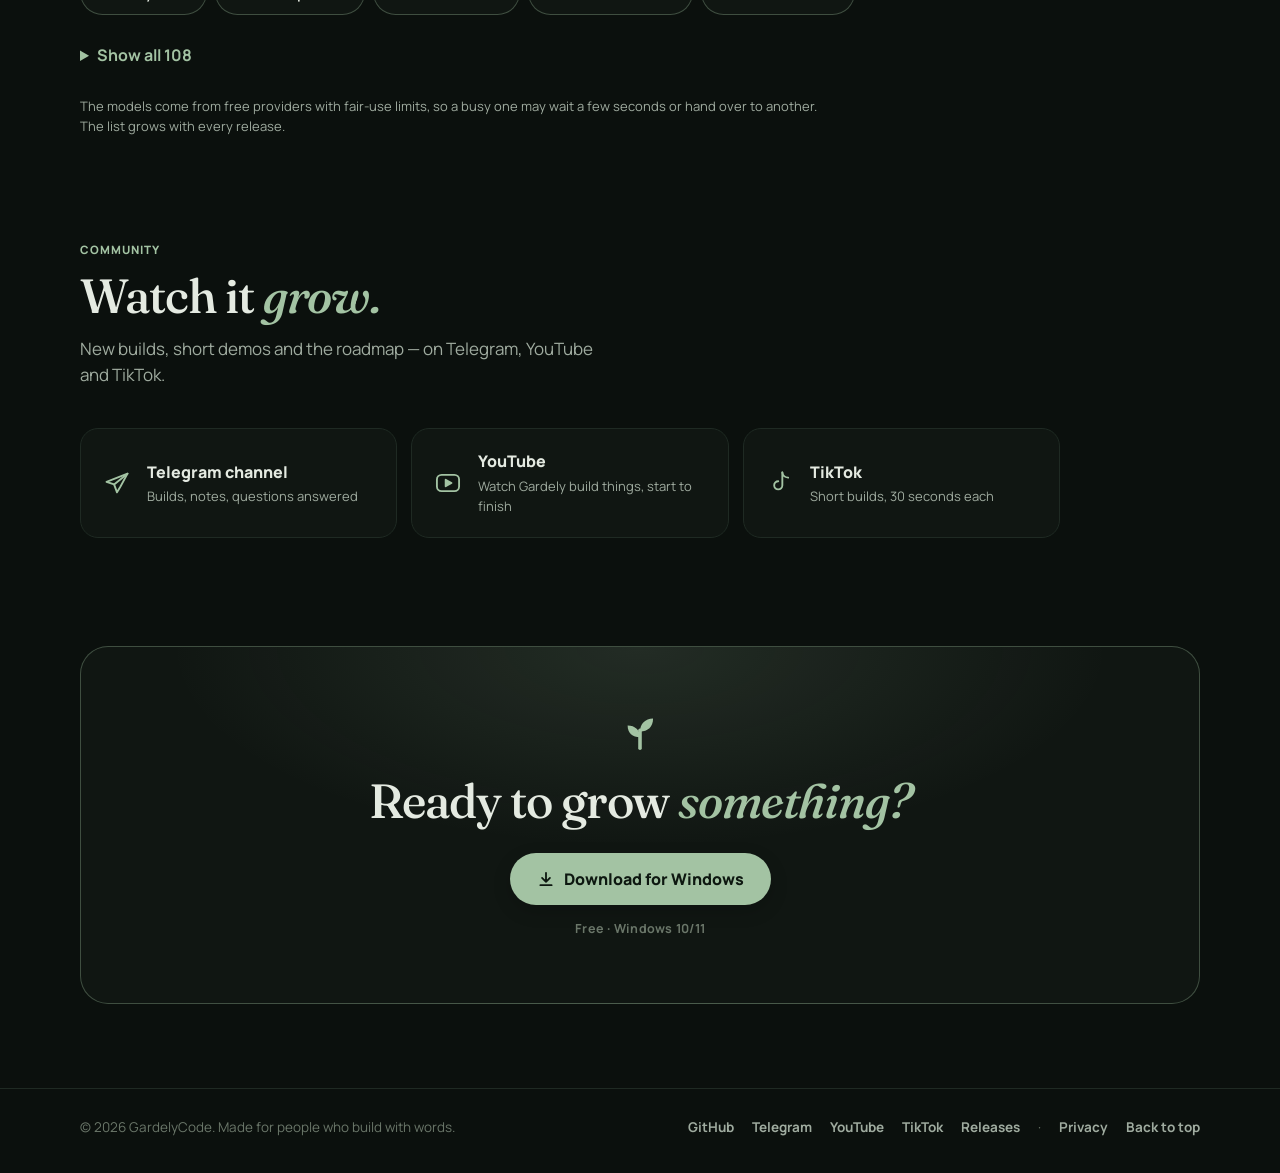
==== commit 38ba92c3: "website: list of the models in the current version" ====
--- a/docs/index.html
+++ b/docs/index.html
@@ -346,6 +346,23 @@
   </div>
 </section>
 
+<!-- ================= MODELS ================= -->
+<section class="section" id="models">
+  <div class="container">
+    <div class="sec-head rv">
+      <p class="eyebrow" data-i18n="mod.eyebrow">Models</p>
+      <h2 data-i18n-html="mod.h2">Pick the model <em>you like.</em></h2>
+      <p data-i18n="mod.sub">Everything in the model picker of the current version, free and without a key.</p>
+    </div>
+    <div class="mchips main rv"><span class="mchip">Gardely Auto</span><span class="mchip">Claude Opus 5.5</span><span class="mchip">Claude Fable 5.1</span><span class="mchip">Claude Sonnet 5.5</span><span class="mchip">Claude Haiku 5.5</span></div>
+    <details class="mall rv">
+      <summary><span data-i18n="mod.all">Show all</span> 108</summary>
+      <div class="mfam"><h3>Auto <small>2</small></h3><div class="mchips"><span class="mchip">Gardely Auto</span><span class="mchip">Free Auto</span></div></div><div class="mfam"><h3>Claude <small>12</small></h3><div class="mchips"><span class="mchip">Claude Opus 5.5</span><span class="mchip">Claude Fable 5.1</span><span class="mchip">Claude Sonnet 5.5</span><span class="mchip">Claude Haiku 5.5</span><span class="mchip">Claude Opus 5</span><span class="mchip">Claude Fable 5</span><span class="mchip">Claude Sonnet 5</span><span class="mchip">Claude Opus 4.8</span><span class="mchip">Claude Opus 4.7</span><span class="mchip">Claude Opus 4.6</span><span class="mchip">Claude Sonnet 4.6</span><span class="mchip">Claude Haiku 4.6</span></div></div><div class="mfam"><h3>Qwen <small>40</small></h3><div class="mchips"><span class="mchip">Qwen3.8 Max</span><span class="mchip">Qwen3.8 Flash</span><span class="mchip">Qwen3.8-27B</span><span class="mchip">Qwen3.6-27B</span><span class="mchip">Qwen3.5-27B</span><span class="mchip">Qwen3.5-35B-A3B</span><span class="mchip">Qwen3.5-122B-A10B</span><span class="mchip">Qwen3.6-35B-A3B</span><span class="mchip">Qwen3.5 397B</span><span class="mchip">Qwen2.5-72B</span><span class="mchip">Qwen2.5 Coder 32B Instruct</span><span class="mchip">Qwen3.8 Omni Flash</span><span class="mchip">Qwen3.8 Max Prime</span><span class="mchip">Qwen3.8 2.4T A95B</span><span class="mchip">Qwen3.7 Flash</span><span class="mchip">Qwen3.7 Plus</span><span class="mchip">Qwen3.7 Max</span><span class="mchip">Qwen3.5 Plus 2026-04-20</span><span class="mchip">Qwen3.6 Flash</span><span class="mchip">Qwen3.6 Plus</span><span class="mchip">Qwen3.5-Flash</span><span class="mchip">Qwen3.5 Plus 2026-02-15</span><span class="mchip">Qwen3 Coder Next</span><span class="mchip">Qwen3 VL 8B Instruct</span><span class="mchip">Qwen3 VL 30B A3B Thinking</span><span class="mchip">Qwen3 VL 30B A3B Instruct</span><span class="mchip">Qwen3 VL 235B A22B Instruct</span><span class="mchip">Qwen3 Coder Flash</span><span class="mchip">Qwen3 Next 80B A3B Thinking</span><span class="mchip">Qwen3 Next 80B A3B Instruct</span><span class="mchip">Qwen3 Coder 30B A3B Instruct</span><span class="mchip">Qwen3 30B A3B Instruct 2507</span><span class="mchip">Qwen3 235B A22B Thinking 2507</span><span class="mchip">Qwen3 Coder 480B A35B</span><span class="mchip">Qwen3 235B A22B Instruct 2507</span><span class="mchip">Qwen3 30B A3B</span><span class="mchip">Qwen3 14B</span><span class="mchip">Qwen3 32B</span><span class="mchip">Qwen-Plus</span><span class="mchip">Qwen2.5 7B Instruct</span></div></div><div class="mfam"><h3>GLM <small>16</small></h3><div class="mchips"><span class="mchip">GLM-5.3</span><span class="mchip">GLM-5.3-Flash</span><span class="mchip">GLM-5.2</span><span class="mchip">GLM-5.1</span><span class="mchip">GLM-5</span><span class="mchip">GLM-4.7</span><span class="mchip">GLM-4.7-Flash</span><span class="mchip">GLM-4.6</span><span class="mchip">GLM-5.3 Prime</span><span class="mchip">GLM 5.3 FlashX</span><span class="mchip">GLM 5V Turbo</span><span class="mchip">GLM 5 Turbo</span><span class="mchip">GLM 4.6V</span><span class="mchip">GLM 4.5V</span><span class="mchip">GLM 4.5</span><span class="mchip">GLM 4.5 Air</span></div></div><div class="mfam"><h3>DeepSeek <small>14</small></h3><div class="mchips"><span class="mchip">DeepSeek V4.1 Flash 1017</span><span class="mchip">DeepSeek V4 Pro 0813</span><span class="mchip">DeepSeek V3.2</span><span class="mchip">DeepSeek V3.1</span><span class="mchip">DeepSeek V3 0324</span><span class="mchip">DeepSeek V3</span><span class="mchip">DeepSeek-R1</span><span class="mchip">DeepSeek V4.1 Flash</span><span class="mchip">DeepSeek V4 Flash Vision Exp</span><span class="mchip">DeepSeek V4 Flash 0731</span><span class="mchip">DeepSeek V4 Pro 0423</span><span class="mchip">DeepSeek V4 Flash 0423</span><span class="mchip">DeepSeek V3.2 Exp</span><span class="mchip">DeepSeek V3.1 Terminus</span></div></div><div class="mfam"><h3>Kimi <small>7</small></h3><div class="mchips"><span class="mchip">Kimi K2.7 Code</span><span class="mchip">Kimi K2.6</span><span class="mchip">Kimi K2.5</span><span class="mchip">Kimi K3</span><span class="mchip">Kimi K2 Thinking</span><span class="mchip">Kimi K2 0905</span><span class="mchip">Kimi K2 0711</span></div></div><div class="mfam"><h3>Grok <small>6</small></h3><div class="mchips"><span class="mchip">Grok 4.7</span><span class="mchip">Grok 4.6</span><span class="mchip">Grok 4.5</span><span class="mchip">Grok 4.3</span><span class="mchip">Grok 4.20</span><span class="mchip">Grok Build 0.1</span></div></div><div class="mfam"><h3>Muse <small>6</small></h3><div class="mchips"><span class="mchip">Muse Spark Open</span><span class="mchip">Muse Glimmer 30B</span><span class="mchip">Muse Wonder</span><span class="mchip">Muse Spark 1.3</span><span class="mchip">Muse Spark 1.2</span><span class="mchip">Muse Spark 1.1</span></div></div><div class="mfam"><h3>Other <small>5</small></h3><div class="mchips"><span class="mchip">Nemotron 3 Ultra</span><span class="mchip">Nemotron 3.5 Lightning 30B</span><span class="mchip">GPT-OSS 20B</span><span class="mchip">Laguna XS 2.1</span><span class="mchip">Llama 3.2 11B Vision</span></div></div>
+    </details>
+    <p class="mnote rv" data-i18n="mod.note">The models come from free providers with fair-use limits, so a busy one may wait a few seconds or hand over to another. The list grows with every release.</p>
+  </div>
+</section>
+
 <!-- ================= COMMUNITY ================= -->
 <section class="section" id="community">
   <div class="container">
--- a/docs/styles.css
+++ b/docs/styles.css
@@ -274,6 +274,15 @@
 .faq details[open] .faq-a { animation: land 0.35s var(--ease) both; }
 
 /* ---------- community ---------- */
+.mchips { display: flex; flex-wrap: wrap; gap: 8px; }
+.mchips.main { margin-bottom: 18px; }
+.mchip { padding: 7px 12px; border: 1px solid var(--line); border-radius: 999px; background: var(--bg1); font-size: 13px; font-weight: 600; white-space: nowrap; }
+.mchips.main .mchip { font-size: 15px; padding: 10px 16px; border-color: var(--acc-line); }
+.mall summary { cursor: pointer; font-weight: 700; color: var(--acc); padding: 10px 0; }
+.mfam { margin-top: 18px; }
+.mfam h3 { font-size: 14px; margin: 0 0 8px; color: var(--t2); }
+.mfam h3 small { opacity: 0.7; }
+.mnote { margin-top: 18px; font-size: 13px; color: var(--t2); max-width: 760px; }
 .social { display: grid; grid-template-columns: repeat(3, minmax(0, 1fr)); gap: 14px; max-width: 980px; }
 .social-card { display: flex; align-items: center; gap: 16px; padding: 20px 22px; border: 1px solid var(--line); border-radius: 18px; background: var(--bg1); transition: border-color 0.25s, transform 0.3s var(--ease), background 0.2s; }
 .social-card:hover { border-color: var(--acc-line); transform: translateY(-2px); background: var(--bg2); }
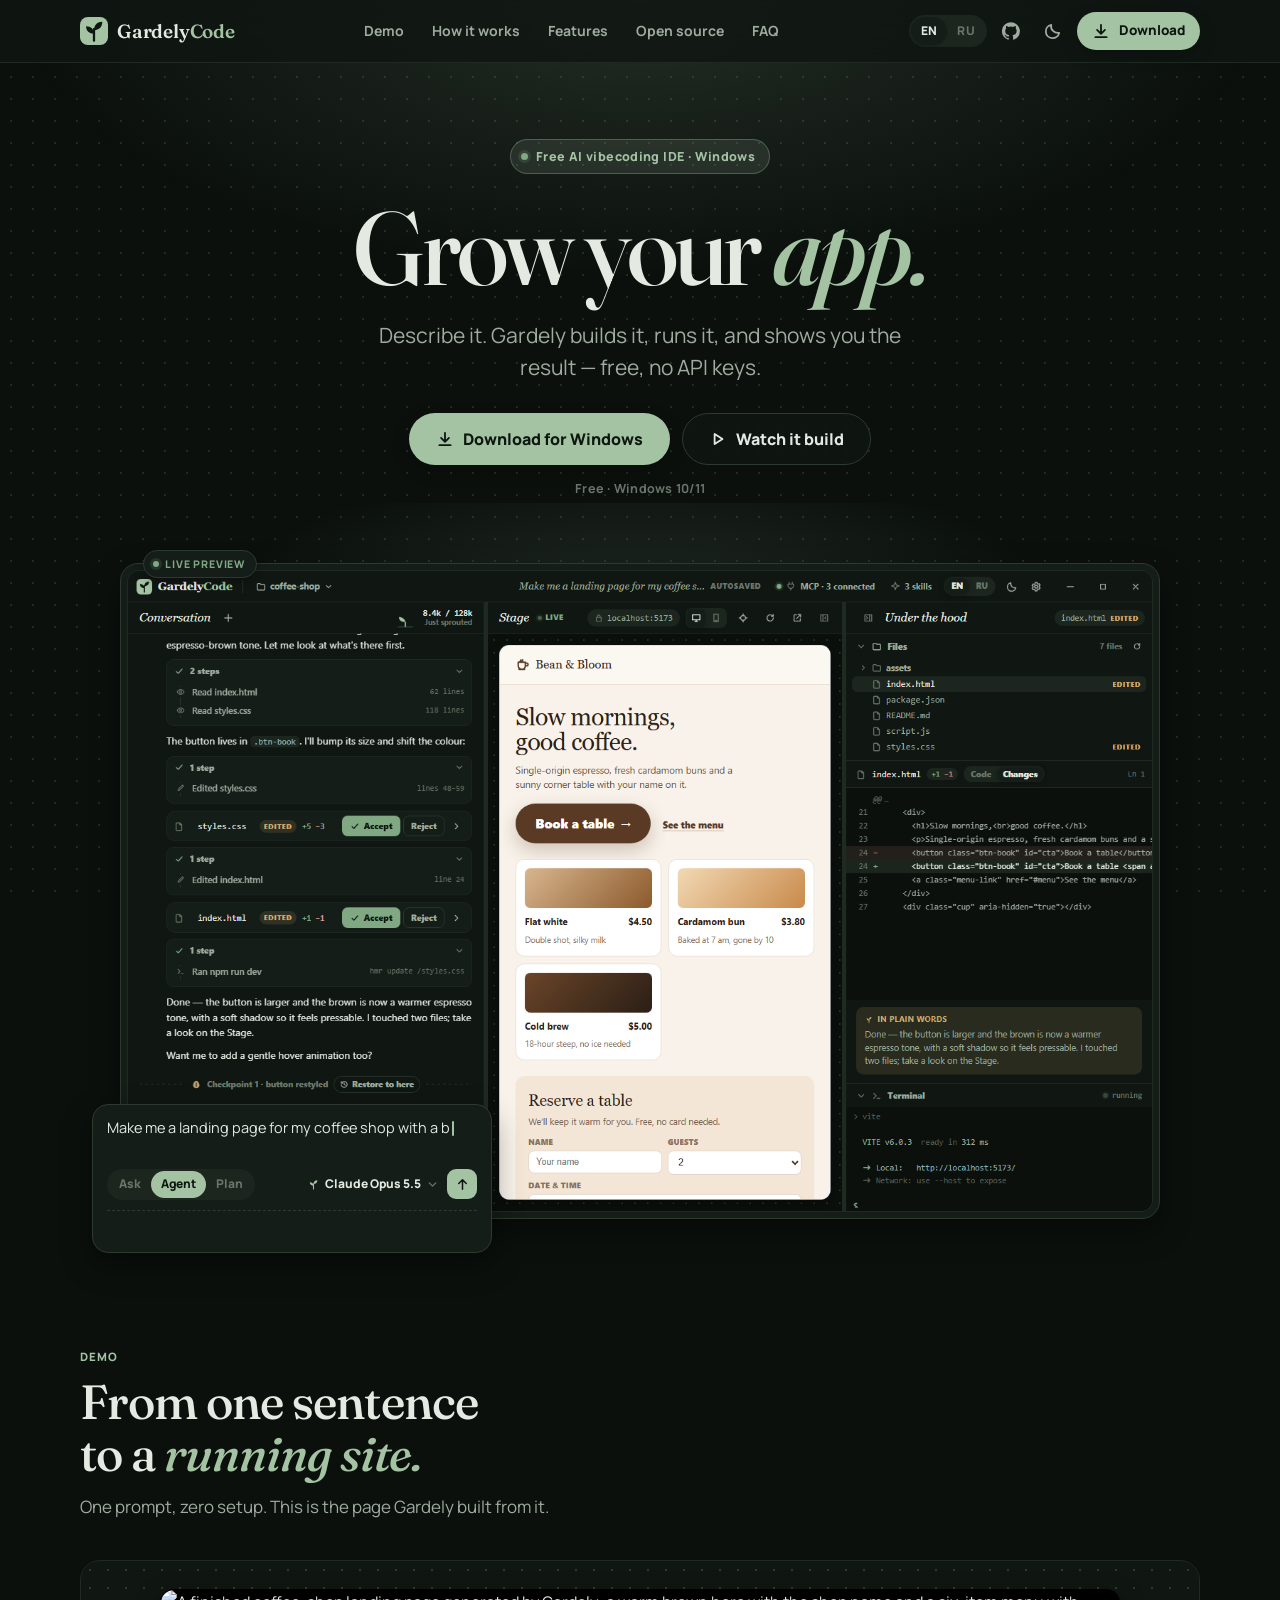
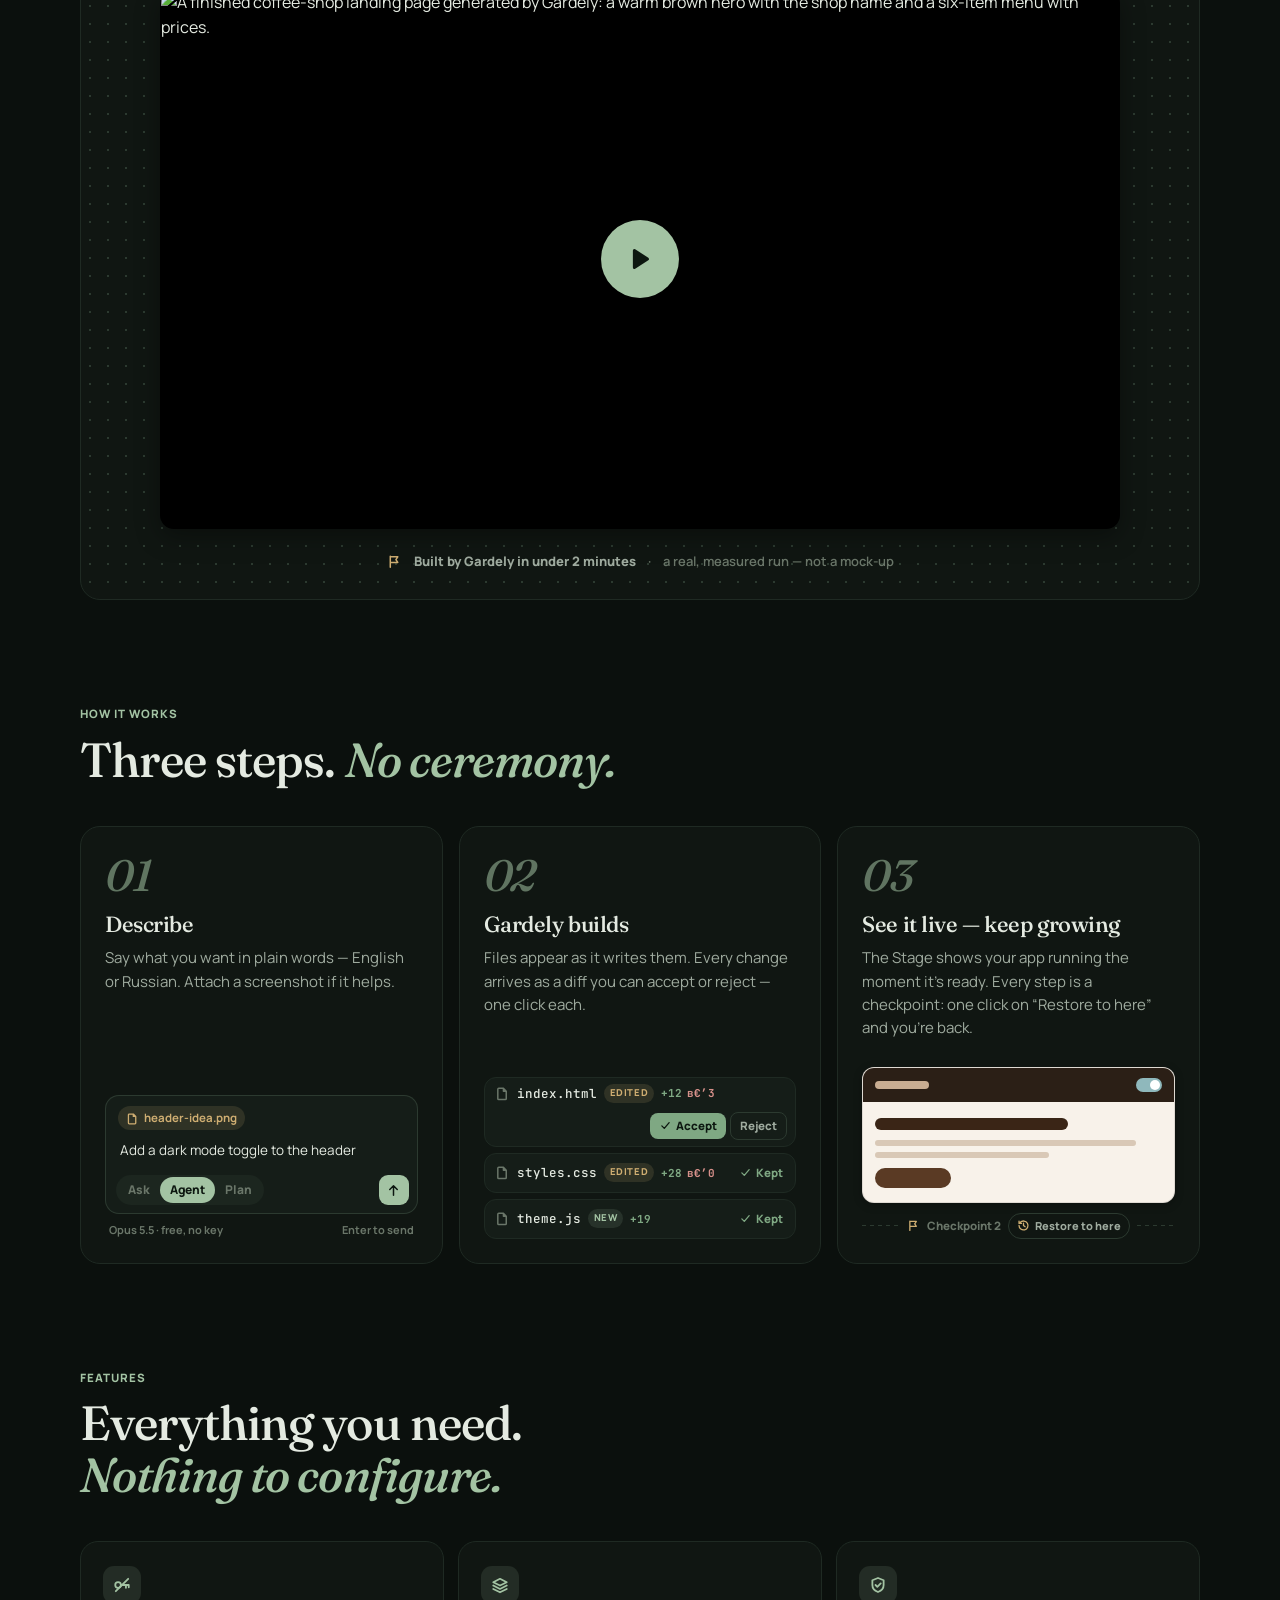
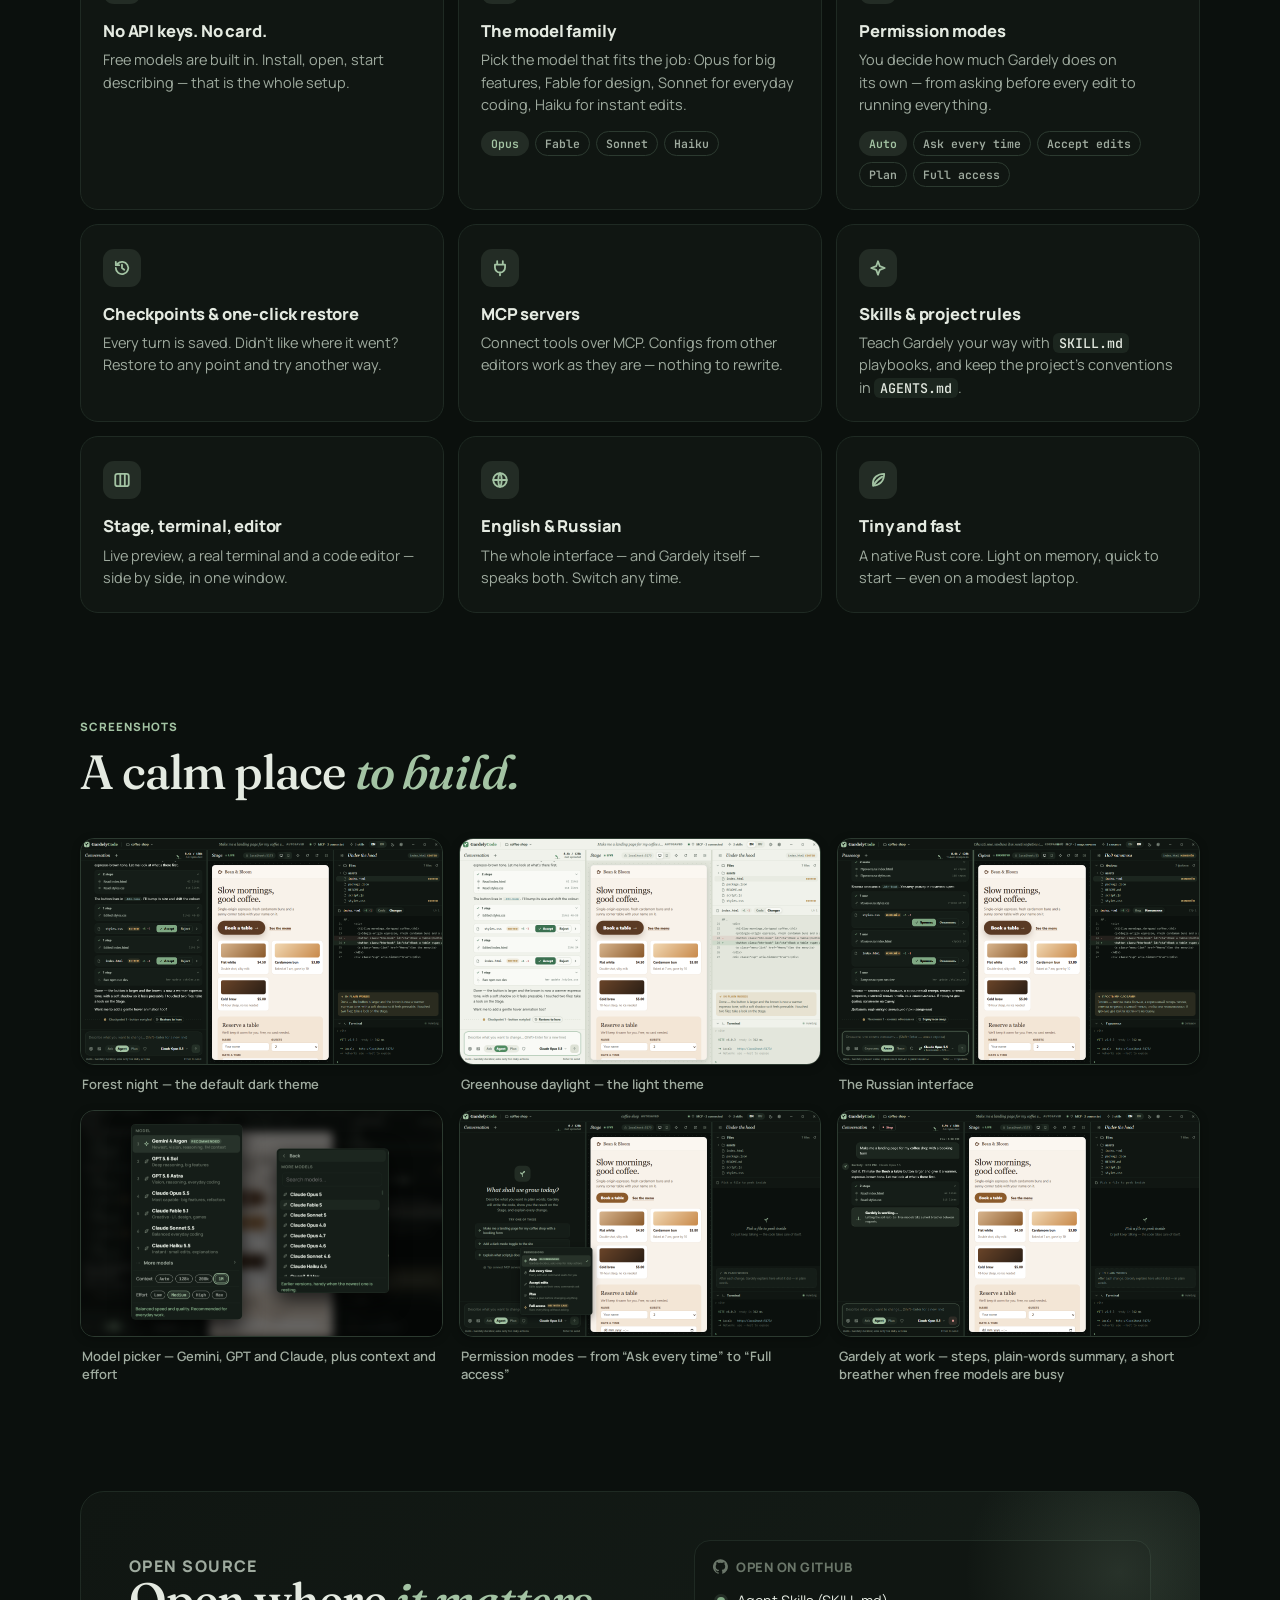
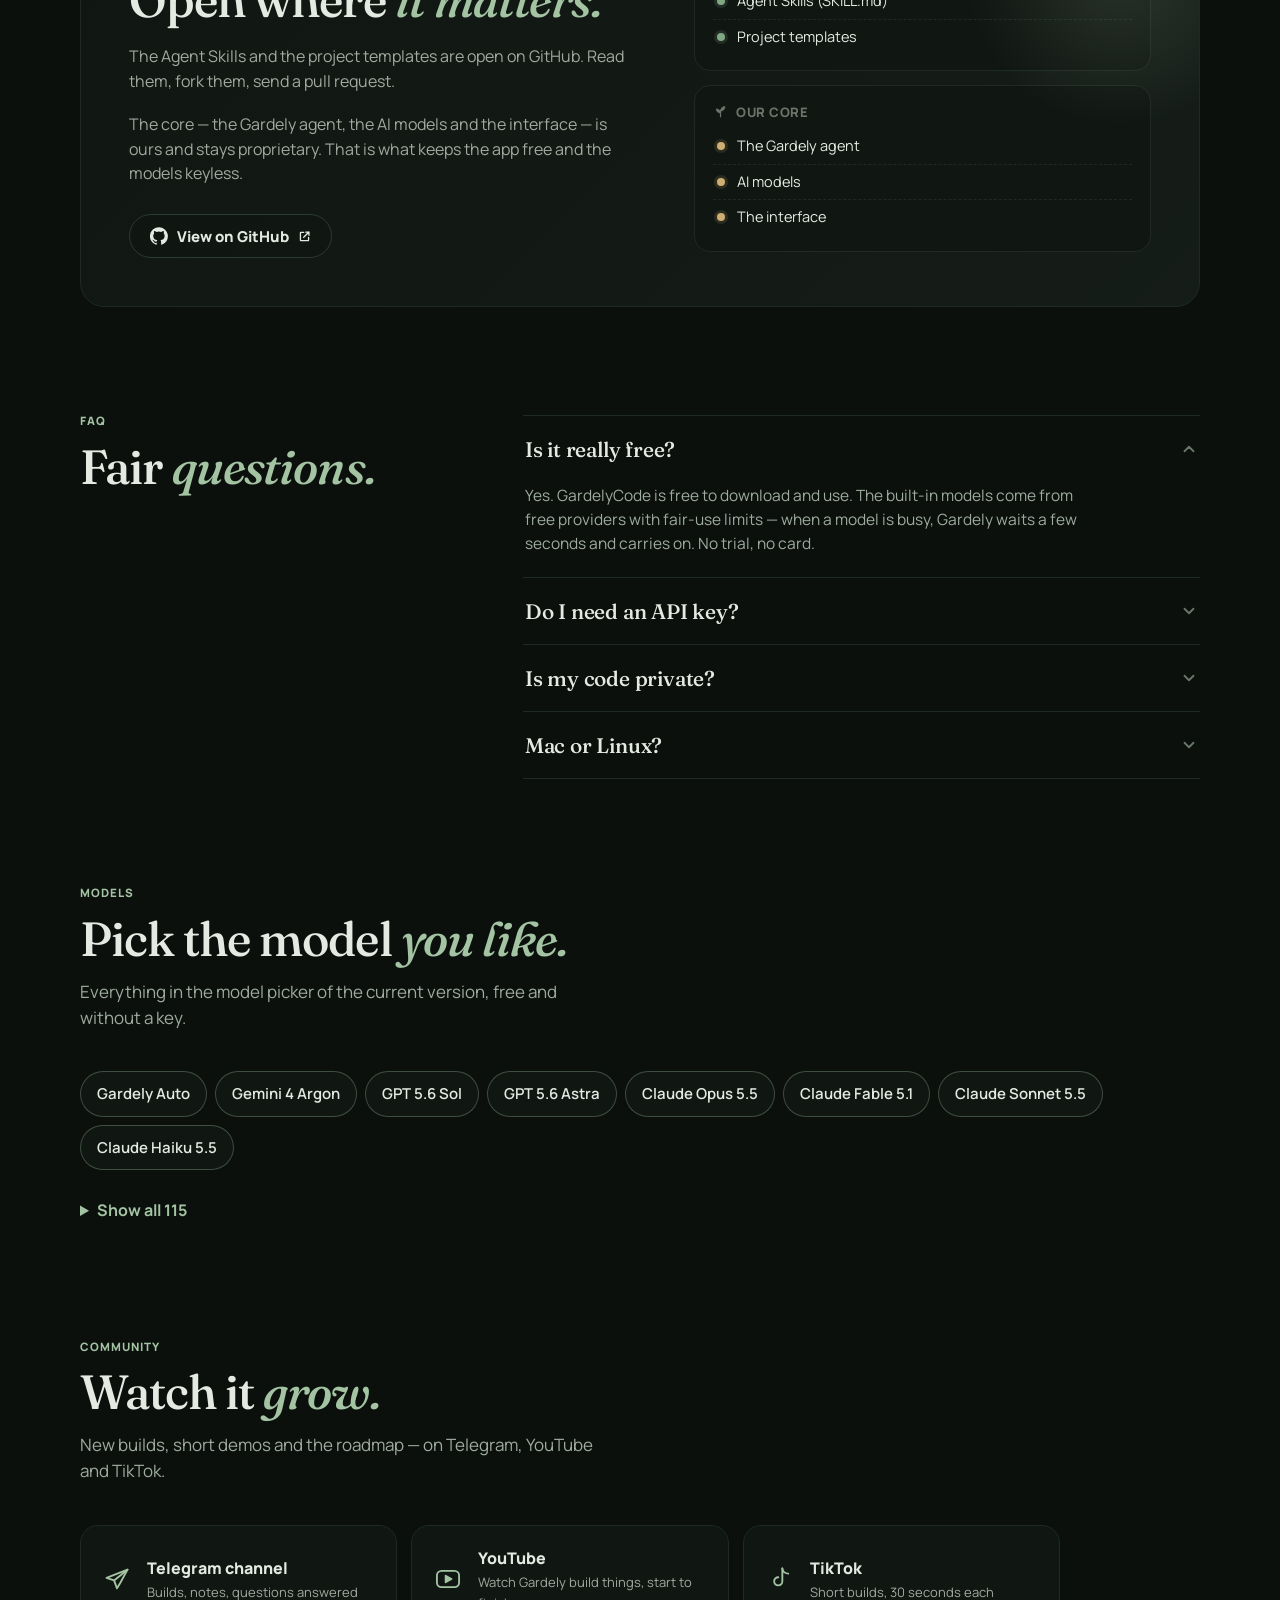
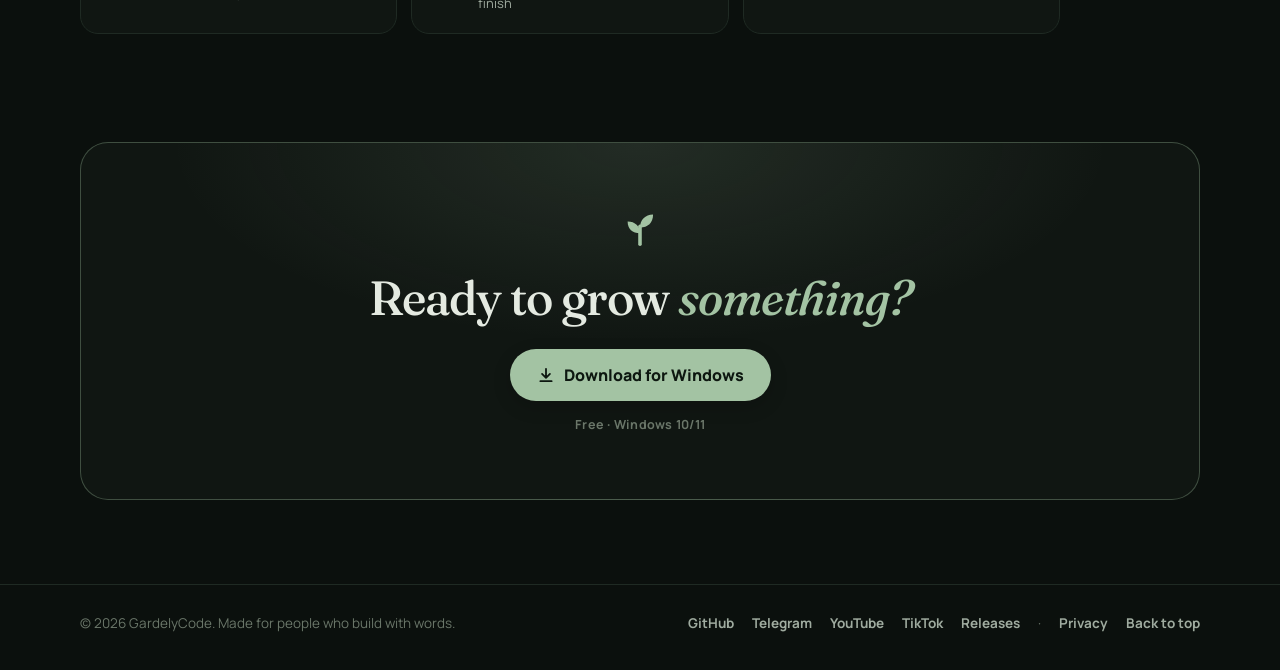
==== commit 9519e5fa: "GardelyCode" ====
--- a/docs/index.html
+++ b/docs/index.html
@@ -274,7 +274,7 @@
       <li><figure class="shot"><button type="button" class="shot-btn" data-i18n-aria="gal.open" aria-label="Open full size"><img src="assets/app.png" width="1440" height="900" loading="lazy" alt="GardelyCode in the default dark theme." data-i18n-alt="gal.1.alt"></button><figcaption data-i18n="gal.1">Forest night — the default dark theme</figcaption></figure></li>
       <li><figure class="shot"><button type="button" class="shot-btn" data-i18n-aria="gal.open" aria-label="Open full size"><img src="assets/app-light.png" width="1440" height="900" loading="lazy" alt="GardelyCode in the light theme." data-i18n-alt="gal.2.alt"></button><figcaption data-i18n="gal.2">Greenhouse daylight — the light theme</figcaption></figure></li>
       <li><figure class="shot"><button type="button" class="shot-btn" data-i18n-aria="gal.open" aria-label="Open full size"><img src="assets/app-ru.png" width="1440" height="900" loading="lazy" alt="GardelyCode with the Russian interface." data-i18n-alt="gal.3.alt"></button><figcaption data-i18n="gal.3">The Russian interface</figcaption></figure></li>
-      <li><figure class="shot"><button type="button" class="shot-btn" data-i18n-aria="gal.open" aria-label="Open full size"><img src="assets/app-model.png" width="1440" height="900" loading="lazy" alt="The model picker listing Claude Opus 5.5, Claude Fable 5.1, Claude Sonnet 5.5 and Claude Haiku 5.5, with Presto and Adagio toggles." data-i18n-alt="gal.4.alt"></button><figcaption data-i18n="gal.4">Model picker — Opus, Fable, Sonnet, Haiku</figcaption></figure></li>
+      <li><figure class="shot"><button type="button" class="shot-btn" data-i18n-aria="gal.open" aria-label="Open full size"><img src="assets/app-model.png" width="1440" height="900" loading="lazy" alt="The model picker: Gemini 4 Argon, GPT 5.6 Sol, GPT 5.6 Astra and the Claude models, with context size and effort choices, next to the longer list of earlier versions." data-i18n-alt="gal.4.alt"></button><figcaption data-i18n="gal.4">Model picker — Gemini, GPT and Claude, plus context and effort</figcaption></figure></li>
       <li><figure class="shot"><button type="button" class="shot-btn" data-i18n-aria="gal.open" aria-label="Open full size"><img src="assets/app-mode.png" width="1440" height="900" loading="lazy" alt="The permissions menu: Auto, Ask every time, Accept edits, Plan, Full access." data-i18n-alt="gal.5.alt"></button><figcaption data-i18n="gal.5">Permission modes — from “Ask every time” to “Full access”</figcaption></figure></li>
       <li><figure class="shot"><button type="button" class="shot-btn" data-i18n-aria="gal.open" aria-label="Open full size"><img src="assets/app-working.png" width="1440" height="900" loading="lazy" alt="Gardely working: a list of steps taken and a note that the free model is taking a short breather." data-i18n-alt="gal.6.alt"></button><figcaption data-i18n="gal.6">Gardely at work — steps, plain-words summary, a short breather when free models are busy</figcaption></figure></li>
     </ul>
@@ -288,7 +288,7 @@
       <div class="open-text">
         <p class="eyebrow" data-i18n="open.eyebrow">Open source</p>
         <h2 data-i18n-html="open.h2">Open where <em>it matters.</em></h2>
-        <p data-i18n="open.p1">The workspace modules — files, search, terminal, live preview — plus the skills and project templates are open on GitHub. Read them, fork them, send a pull request.</p>
+        <p data-i18n="open.p1">The Agent Skills and the project templates are open on GitHub. Read them, fork them, send a pull request.</p>
         <p data-i18n="open.p2">The core — the Gardely agent, the AI models and the interface — is ours and stays proprietary. That is what keeps the app free and the models keyless.</p>
         <a class="btn btn-ghost" href="https://github.com/null-byte00/gardelycode-community"><svg class="ic"><use href="#i-github"/></svg><span data-i18n="open.cta">View on GitHub</span><svg class="ic xs"><use href="#i-external"/></svg></a>
       </div>
@@ -296,7 +296,6 @@
         <div class="olist">
           <h3><svg class="ic s"><use href="#i-github"/></svg><span data-i18n="open.l1">Open on GitHub</span></h3>
           <ul>
-            <li data-i18n="open.l1.1">Workspace: files · search · terminal · preview</li>
             <li data-i18n="open.l1.2">Agent Skills (SKILL.md)</li>
             <li data-i18n="open.l1.3">Project templates</li>
           </ul>
@@ -331,10 +330,6 @@
         <div class="faq-a"><p data-i18n="faq.2.a">No. Nothing to sign up for, nothing to paste. Install and start describing.</p></div>
       </details>
       <details>
-        <summary><span data-i18n="faq.3.q">Which AI is inside?</span><svg class="ic chev"><use href="#i-chev-d"/></svg></summary>
-        <div class="faq-a"><p data-i18n="faq.3.a">GardelyCode runs on top of leading open models through free providers. The models — Claude Opus, Fable, Sonnet, Haiku — are tuned for different kinds of work; Opus is the default.</p></div>
-      </details>
-      <details>
         <summary><span data-i18n="faq.4.q">Is my code private?</span><svg class="ic chev"><use href="#i-chev-d"/></svg></summary>
         <div class="faq-a"><p data-i18n="faq.4.a">Here is the honest version: to generate answers, your prompts and the code you are working on are sent to the AI providers. So don't paste secrets, keys or passwords into the chat. Everything else — your project files, your terminal — stays on your PC.</p></div>
       </details>
@@ -354,12 +349,11 @@
       <h2 data-i18n-html="mod.h2">Pick the model <em>you like.</em></h2>
       <p data-i18n="mod.sub">Everything in the model picker of the current version, free and without a key.</p>
     </div>
-    <div class="mchips main rv"><span class="mchip">Gardely Auto</span><span class="mchip">Claude Opus 5.5</span><span class="mchip">Claude Fable 5.1</span><span class="mchip">Claude Sonnet 5.5</span><span class="mchip">Claude Haiku 5.5</span></div>
+    <div class="mchips main rv"><span class="mchip">Gardely Auto</span><span class="mchip">Gemini 4 Argon</span><span class="mchip">GPT 5.6 Sol</span><span class="mchip">GPT 5.6 Astra</span><span class="mchip">Claude Opus 5.5</span><span class="mchip">Claude Fable 5.1</span><span class="mchip">Claude Sonnet 5.5</span><span class="mchip">Claude Haiku 5.5</span></div>
     <details class="mall rv">
-      <summary><span data-i18n="mod.all">Show all</span> 108</summary>
-      <div class="mfam"><h3>Auto <small>2</small></h3><div class="mchips"><span class="mchip">Gardely Auto</span><span class="mchip">Free Auto</span></div></div><div class="mfam"><h3>Claude <small>12</small></h3><div class="mchips"><span class="mchip">Claude Opus 5.5</span><span class="mchip">Claude Fable 5.1</span><span class="mchip">Claude Sonnet 5.5</span><span class="mchip">Claude Haiku 5.5</span><span class="mchip">Claude Opus 5</span><span class="mchip">Claude Fable 5</span><span class="mchip">Claude Sonnet 5</span><span class="mchip">Claude Opus 4.8</span><span class="mchip">Claude Opus 4.7</span><span class="mchip">Claude Opus 4.6</span><span class="mchip">Claude Sonnet 4.6</span><span class="mchip">Claude Haiku 4.6</span></div></div><div class="mfam"><h3>Qwen <small>40</small></h3><div class="mchips"><span class="mchip">Qwen3.8 Max</span><span class="mchip">Qwen3.8 Flash</span><span class="mchip">Qwen3.8-27B</span><span class="mchip">Qwen3.6-27B</span><span class="mchip">Qwen3.5-27B</span><span class="mchip">Qwen3.5-35B-A3B</span><span class="mchip">Qwen3.5-122B-A10B</span><span class="mchip">Qwen3.6-35B-A3B</span><span class="mchip">Qwen3.5 397B</span><span class="mchip">Qwen2.5-72B</span><span class="mchip">Qwen2.5 Coder 32B Instruct</span><span class="mchip">Qwen3.8 Omni Flash</span><span class="mchip">Qwen3.8 Max Prime</span><span class="mchip">Qwen3.8 2.4T A95B</span><span class="mchip">Qwen3.7 Flash</span><span class="mchip">Qwen3.7 Plus</span><span class="mchip">Qwen3.7 Max</span><span class="mchip">Qwen3.5 Plus 2026-04-20</span><span class="mchip">Qwen3.6 Flash</span><span class="mchip">Qwen3.6 Plus</span><span class="mchip">Qwen3.5-Flash</span><span class="mchip">Qwen3.5 Plus 2026-02-15</span><span class="mchip">Qwen3 Coder Next</span><span class="mchip">Qwen3 VL 8B Instruct</span><span class="mchip">Qwen3 VL 30B A3B Thinking</span><span class="mchip">Qwen3 VL 30B A3B Instruct</span><span class="mchip">Qwen3 VL 235B A22B Instruct</span><span class="mchip">Qwen3 Coder Flash</span><span class="mchip">Qwen3 Next 80B A3B Thinking</span><span class="mchip">Qwen3 Next 80B A3B Instruct</span><span class="mchip">Qwen3 Coder 30B A3B Instruct</span><span class="mchip">Qwen3 30B A3B Instruct 2507</span><span class="mchip">Qwen3 235B A22B Thinking 2507</span><span class="mchip">Qwen3 Coder 480B A35B</span><span class="mchip">Qwen3 235B A22B Instruct 2507</span><span class="mchip">Qwen3 30B A3B</span><span class="mchip">Qwen3 14B</span><span class="mchip">Qwen3 32B</span><span class="mchip">Qwen-Plus</span><span class="mchip">Qwen2.5 7B Instruct</span></div></div><div class="mfam"><h3>GLM <small>16</small></h3><div class="mchips"><span class="mchip">GLM-5.3</span><span class="mchip">GLM-5.3-Flash</span><span class="mchip">GLM-5.2</span><span class="mchip">GLM-5.1</span><span class="mchip">GLM-5</span><span class="mchip">GLM-4.7</span><span class="mchip">GLM-4.7-Flash</span><span class="mchip">GLM-4.6</span><span class="mchip">GLM-5.3 Prime</span><span class="mchip">GLM 5.3 FlashX</span><span class="mchip">GLM 5V Turbo</span><span class="mchip">GLM 5 Turbo</span><span class="mchip">GLM 4.6V</span><span class="mchip">GLM 4.5V</span><span class="mchip">GLM 4.5</span><span class="mchip">GLM 4.5 Air</span></div></div><div class="mfam"><h3>DeepSeek <small>14</small></h3><div class="mchips"><span class="mchip">DeepSeek V4.1 Flash 1017</span><span class="mchip">DeepSeek V4 Pro 0813</span><span class="mchip">DeepSeek V3.2</span><span class="mchip">DeepSeek V3.1</span><span class="mchip">DeepSeek V3 0324</span><span class="mchip">DeepSeek V3</span><span class="mchip">DeepSeek-R1</span><span class="mchip">DeepSeek V4.1 Flash</span><span class="mchip">DeepSeek V4 Flash Vision Exp</span><span class="mchip">DeepSeek V4 Flash 0731</span><span class="mchip">DeepSeek V4 Pro 0423</span><span class="mchip">DeepSeek V4 Flash 0423</span><span class="mchip">DeepSeek V3.2 Exp</span><span class="mchip">DeepSeek V3.1 Terminus</span></div></div><div class="mfam"><h3>Kimi <small>7</small></h3><div class="mchips"><span class="mchip">Kimi K2.7 Code</span><span class="mchip">Kimi K2.6</span><span class="mchip">Kimi K2.5</span><span class="mchip">Kimi K3</span><span class="mchip">Kimi K2 Thinking</span><span class="mchip">Kimi K2 0905</span><span class="mchip">Kimi K2 0711</span></div></div><div class="mfam"><h3>Grok <small>6</small></h3><div class="mchips"><span class="mchip">Grok 4.7</span><span class="mchip">Grok 4.6</span><span class="mchip">Grok 4.5</span><span class="mchip">Grok 4.3</span><span class="mchip">Grok 4.20</span><span class="mchip">Grok Build 0.1</span></div></div><div class="mfam"><h3>Muse <small>6</small></h3><div class="mchips"><span class="mchip">Muse Spark Open</span><span class="mchip">Muse Glimmer 30B</span><span class="mchip">Muse Wonder</span><span class="mchip">Muse Spark 1.3</span><span class="mchip">Muse Spark 1.2</span><span class="mchip">Muse Spark 1.1</span></div></div><div class="mfam"><h3>Other <small>5</small></h3><div class="mchips"><span class="mchip">Nemotron 3 Ultra</span><span class="mchip">Nemotron 3.5 Lightning 30B</span><span class="mchip">GPT-OSS 20B</span><span class="mchip">Laguna XS 2.1</span><span class="mchip">Llama 3.2 11B Vision</span></div></div>
+      <summary><span data-i18n="mod.all">Show all</span> 115</summary>
+      <div class="mfam"><h3>Auto <small>2</small></h3><div class="mchips"><span class="mchip">Gardely Auto</span><span class="mchip">Free Auto</span></div></div><div class="mfam"><h3>Claude <small>12</small></h3><div class="mchips"><span class="mchip">Claude Opus 5.5</span><span class="mchip">Claude Fable 5.1</span><span class="mchip">Claude Sonnet 5.5</span><span class="mchip">Claude Haiku 5.5</span><span class="mchip">Claude Opus 5</span><span class="mchip">Claude Fable 5</span><span class="mchip">Claude Sonnet 5</span><span class="mchip">Claude Opus 4.8</span><span class="mchip">Claude Opus 4.7</span><span class="mchip">Claude Opus 4.6</span><span class="mchip">Claude Sonnet 4.6</span><span class="mchip">Claude Haiku 4.5</span></div></div><div class="mfam"><h3>Gemini <small>4</small></h3><div class="mchips"><span class="mchip">Gemini 4 Argon</span><span class="mchip">Gemini 3.8</span><span class="mchip">Gemini 3.7</span><span class="mchip">Gemini 3.6</span></div></div><div class="mfam"><h3>GPT <small>2</small></h3><div class="mchips"><span class="mchip">GPT 5.6 Sol</span><span class="mchip">GPT 5.6 Astra</span></div></div><div class="mfam"><h3>Qwen <small>40</small></h3><div class="mchips"><span class="mchip">Qwen3.8 Max</span><span class="mchip">Qwen3.8 Flash</span><span class="mchip">Qwen3.8-27B</span><span class="mchip">Qwen3.6-27B</span><span class="mchip">Qwen3.5-27B</span><span class="mchip">Qwen3.5-35B-A3B</span><span class="mchip">Qwen3.5-122B-A10B</span><span class="mchip">Qwen3.6-35B-A3B</span><span class="mchip">Qwen3.5 397B</span><span class="mchip">Qwen2.5-72B</span><span class="mchip">Qwen2.5 Coder 32B Instruct</span><span class="mchip">Qwen3.8 Omni Flash</span><span class="mchip">Qwen3.8 Max Prime</span><span class="mchip">Qwen3.8 2.4T A95B</span><span class="mchip">Qwen3.7 Flash</span><span class="mchip">Qwen3.7 Plus</span><span class="mchip">Qwen3.7 Max</span><span class="mchip">Qwen3.5 Plus 2026-04-20</span><span class="mchip">Qwen3.6 Flash</span><span class="mchip">Qwen3.6 Plus</span><span class="mchip">Qwen3.5-Flash</span><span class="mchip">Qwen3.5 Plus 2026-02-15</span><span class="mchip">Qwen3 Coder Next</span><span class="mchip">Qwen3 VL 8B Instruct</span><span class="mchip">Qwen3 VL 30B A3B Thinking</span><span class="mchip">Qwen3 VL 30B A3B Instruct</span><span class="mchip">Qwen3 VL 235B A22B Instruct</span><span class="mchip">Qwen3 Coder Flash</span><span class="mchip">Qwen3 Next 80B A3B Thinking</span><span class="mchip">Qwen3 Next 80B A3B Instruct</span><span class="mchip">Qwen3 Coder 30B A3B Instruct</span><span class="mchip">Qwen3 30B A3B Instruct 2507</span><span class="mchip">Qwen3 235B A22B Thinking 2507</span><span class="mchip">Qwen3 Coder 480B A35B</span><span class="mchip">Qwen3 235B A22B Instruct 2507</span><span class="mchip">Qwen3 30B A3B</span><span class="mchip">Qwen3 14B</span><span class="mchip">Qwen3 32B</span><span class="mchip">Qwen-Plus</span><span class="mchip">Qwen2.5 7B Instruct</span></div></div><div class="mfam"><h3>GLM <small>16</small></h3><div class="mchips"><span class="mchip">GLM-5.3</span><span class="mchip">GLM-5.3-Flash</span><span class="mchip">GLM-5.2</span><span class="mchip">GLM-5.1</span><span class="mchip">GLM-5</span><span class="mchip">GLM-4.7</span><span class="mchip">GLM-4.7-Flash</span><span class="mchip">GLM-4.6</span><span class="mchip">GLM-5.3 Prime</span><span class="mchip">GLM 5.3 FlashX</span><span class="mchip">GLM 5V Turbo</span><span class="mchip">GLM 5 Turbo</span><span class="mchip">GLM 4.6V</span><span class="mchip">GLM 4.5V</span><span class="mchip">GLM 4.5</span><span class="mchip">GLM 4.5 Air</span></div></div><div class="mfam"><h3>DeepSeek <small>14</small></h3><div class="mchips"><span class="mchip">DeepSeek V4.1 Flash 1017</span><span class="mchip">DeepSeek V4 Pro 0813</span><span class="mchip">DeepSeek V3.2</span><span class="mchip">DeepSeek V3.1</span><span class="mchip">DeepSeek V3 0324</span><span class="mchip">DeepSeek V3</span><span class="mchip">DeepSeek-R1</span><span class="mchip">DeepSeek V4.1 Flash</span><span class="mchip">DeepSeek V4 Flash Vision Exp</span><span class="mchip">DeepSeek V4 Flash 0731</span><span class="mchip">DeepSeek V4 Pro 0423</span><span class="mchip">DeepSeek V4 Flash 0423</span><span class="mchip">DeepSeek V3.2 Exp</span><span class="mchip">DeepSeek V3.1 Terminus</span></div></div><div class="mfam"><h3>Kimi <small>7</small></h3><div class="mchips"><span class="mchip">Kimi K2.7 Code</span><span class="mchip">Kimi K2.6</span><span class="mchip">Kimi K2.5</span><span class="mchip">Kimi K3</span><span class="mchip">Kimi K2 Thinking</span><span class="mchip">Kimi K2 0905</span><span class="mchip">Kimi K2 0711</span></div></div><div class="mfam"><h3>Grok <small>6</small></h3><div class="mchips"><span class="mchip">Grok 4.7</span><span class="mchip">Grok 4.6</span><span class="mchip">Grok 4.5</span><span class="mchip">Grok 4.3</span><span class="mchip">Grok 4.20</span><span class="mchip">Grok Build 0.1</span></div></div><div class="mfam"><h3>Muse <small>6</small></h3><div class="mchips"><span class="mchip">Muse Spark Open</span><span class="mchip">Muse Glimmer 30B</span><span class="mchip">Muse Wonder</span><span class="mchip">Muse Spark 1.3</span><span class="mchip">Muse Spark 1.2</span><span class="mchip">Muse Spark 1.1</span></div></div><div class="mfam"><h3>Other <small>6</small></h3><div class="mchips"><span class="mchip">Nemotron 3 Ultra</span><span class="mchip">Nemotron 3.5 Lightning 30B</span><span class="mchip">GPT-OSS 20B</span><span class="mchip">Laguna XS 2.1</span><span class="mchip">Llama 3.2 11B Vision</span><span class="mchip">Nemotron 3 Nano Omni 30B</span></div></div>
     </details>
-    <p class="mnote rv" data-i18n="mod.note">The models come from free providers with fair-use limits, so a busy one may wait a few seconds or hand over to another. The list grows with every release.</p>
   </div>
 </section>
 
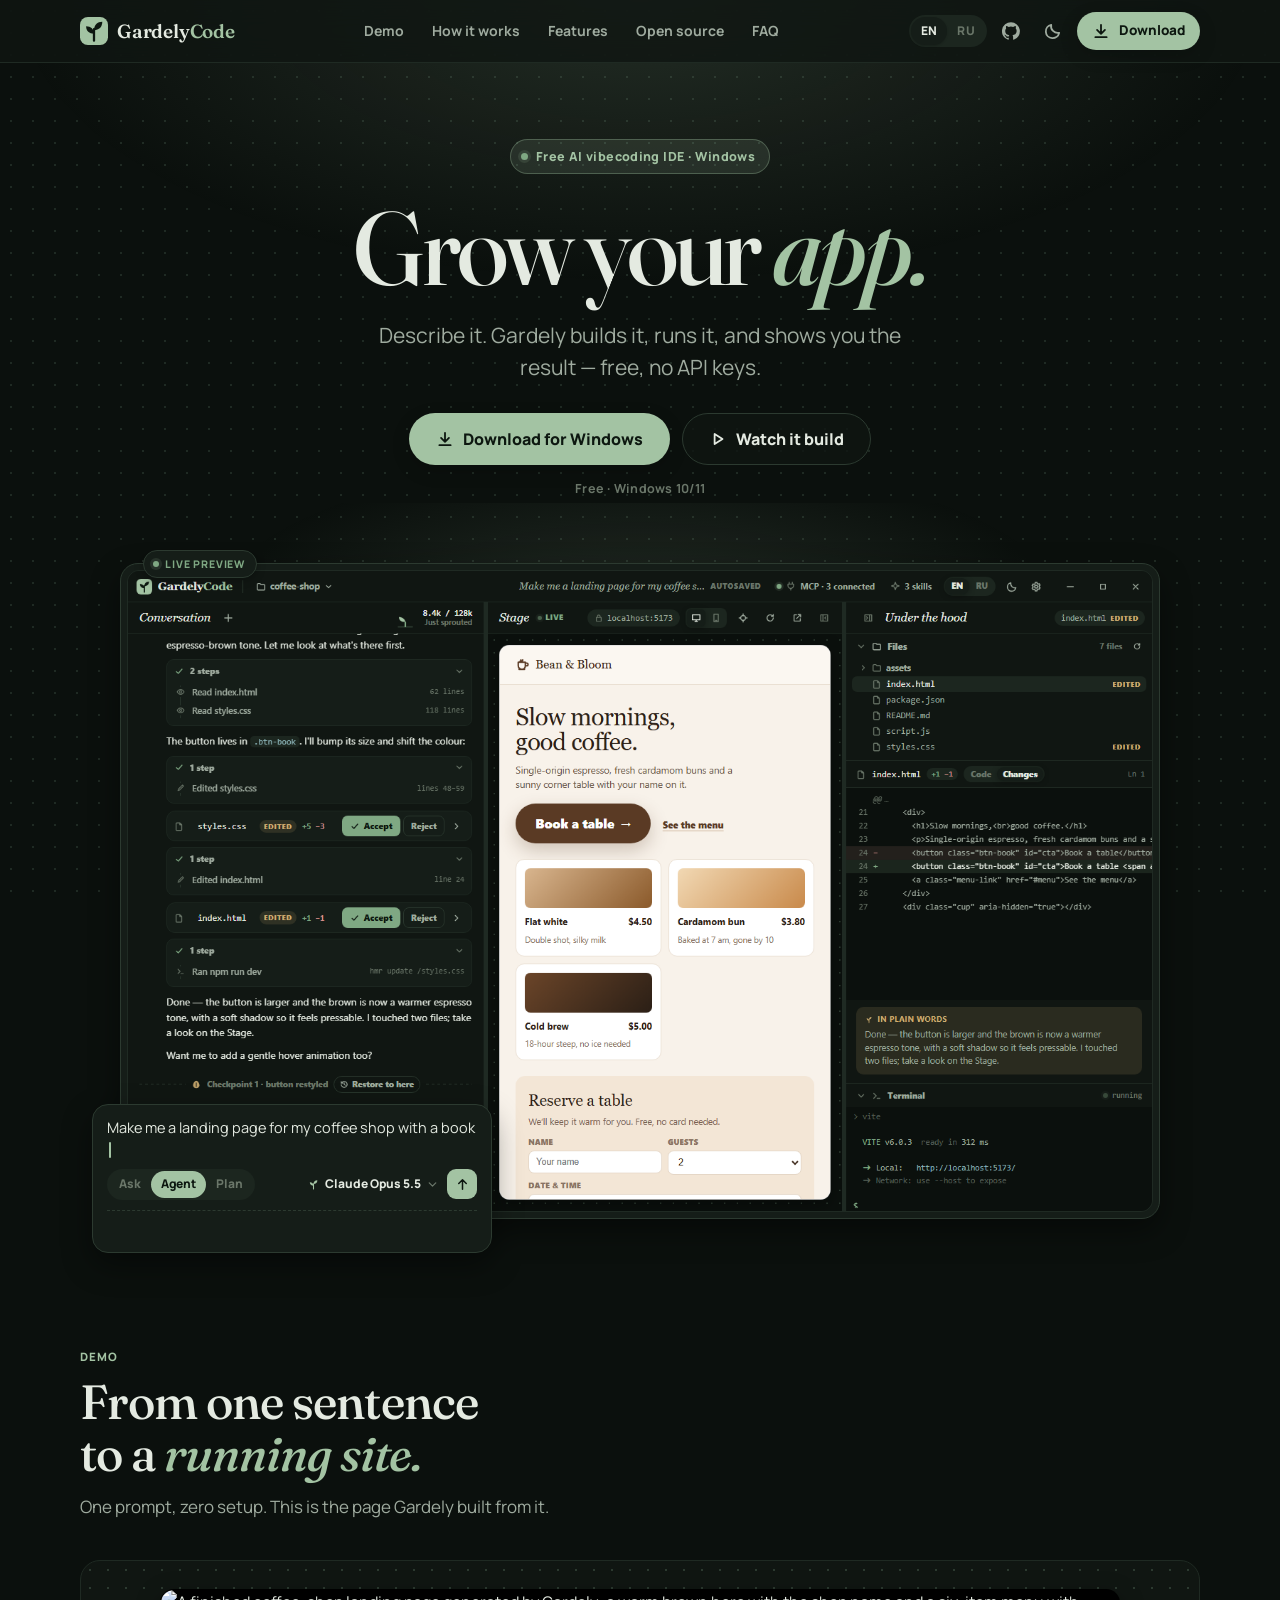
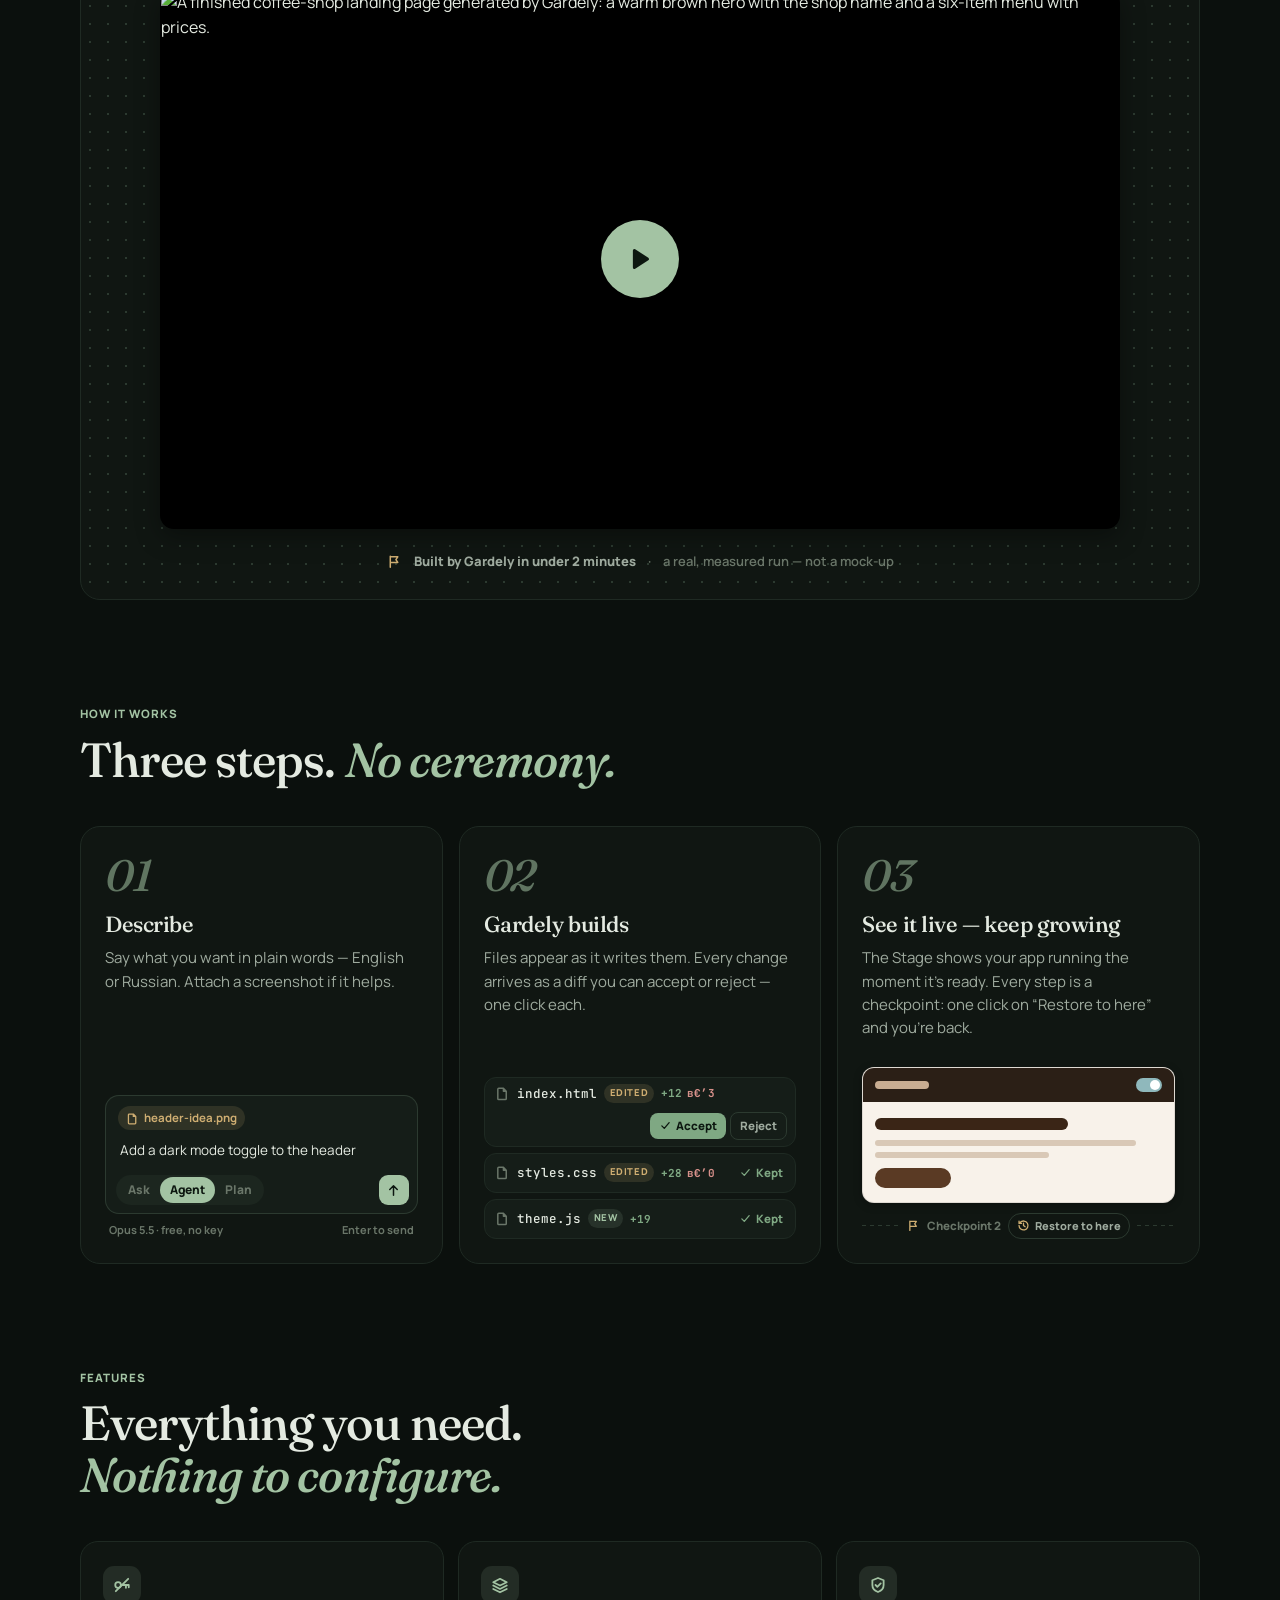
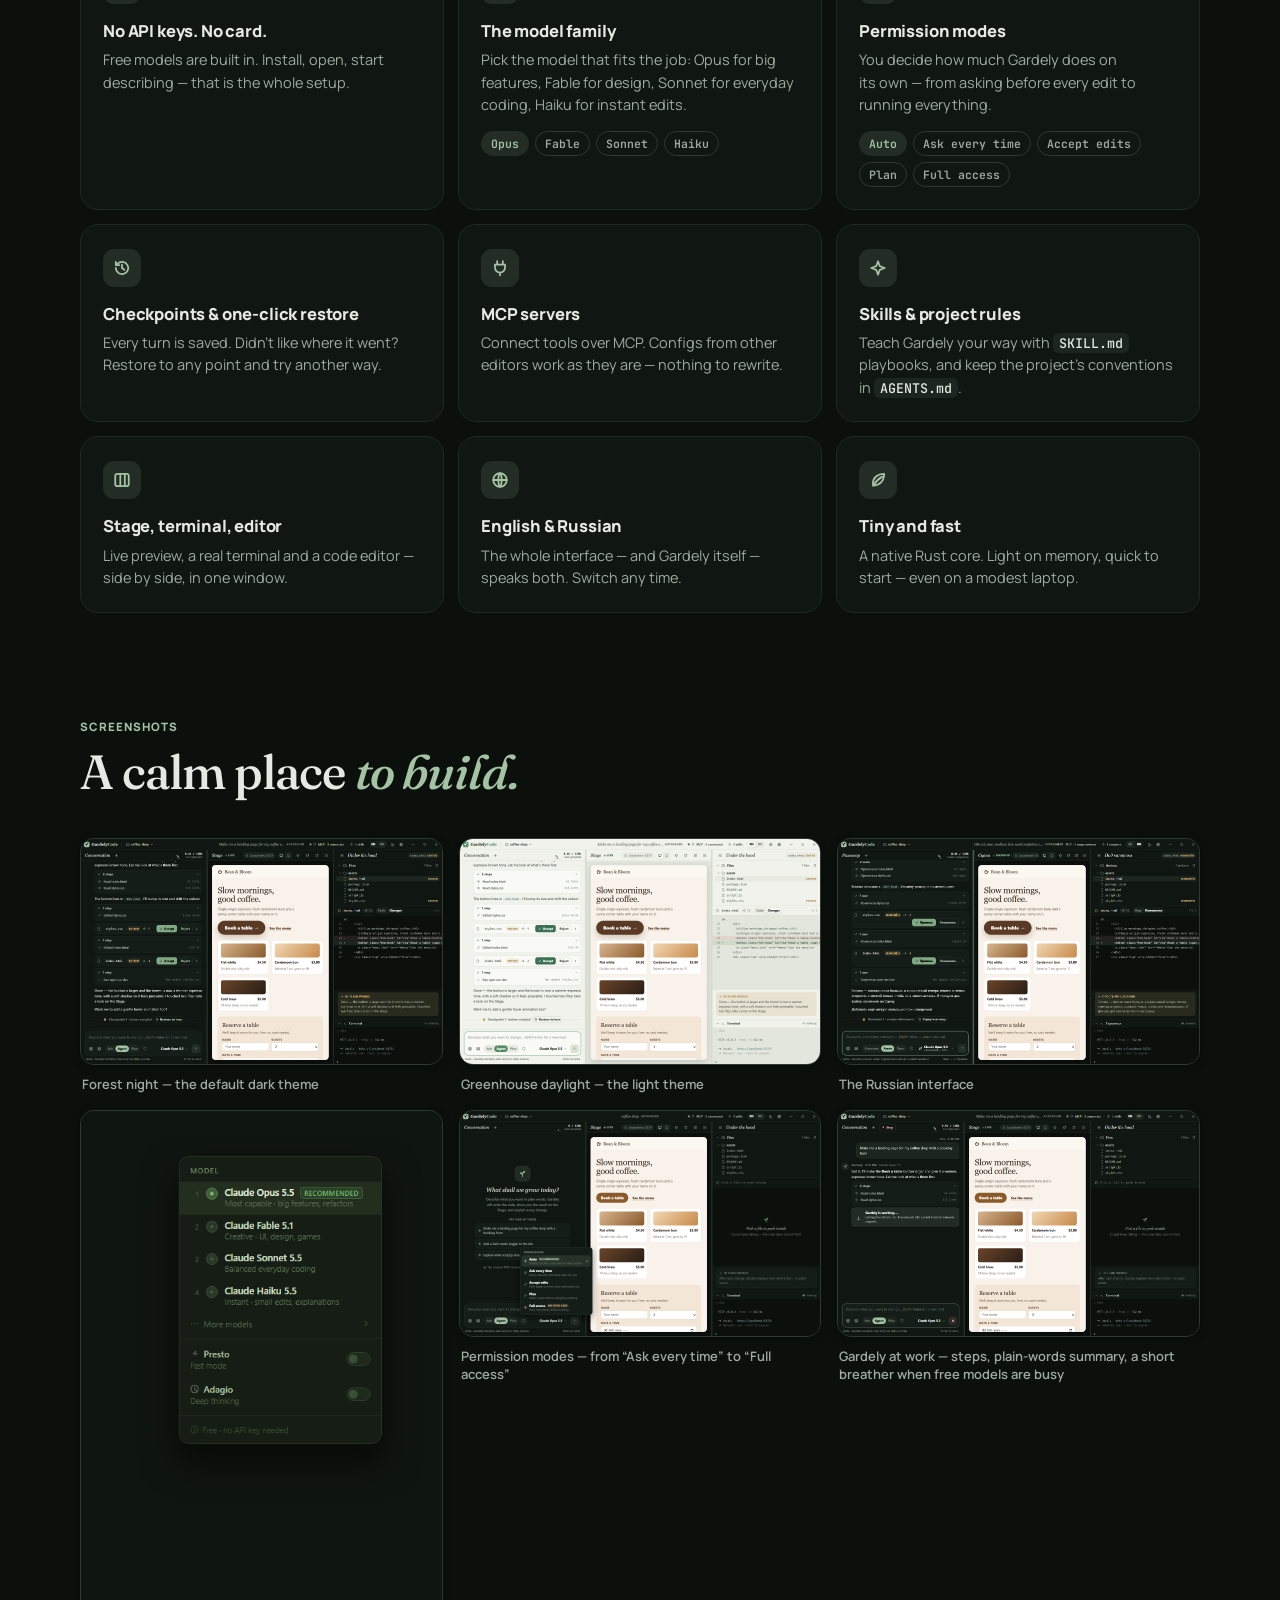
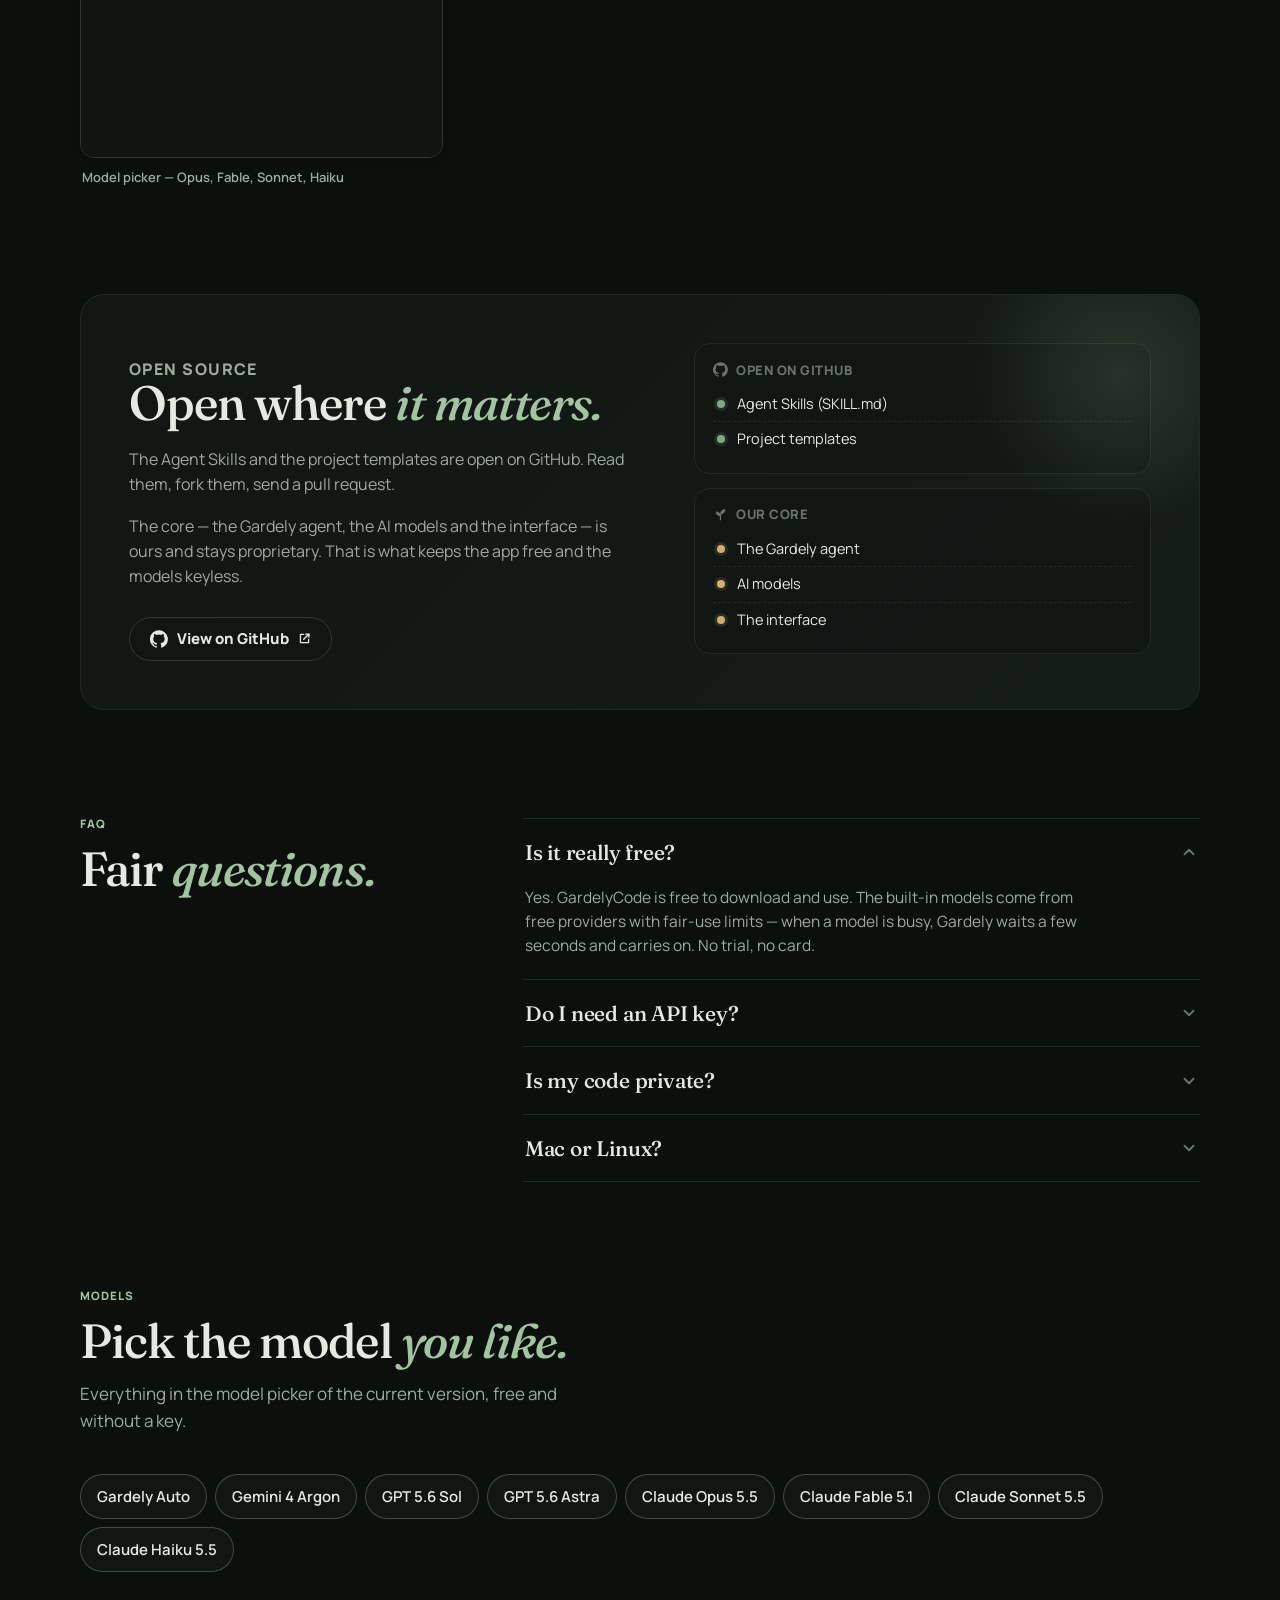
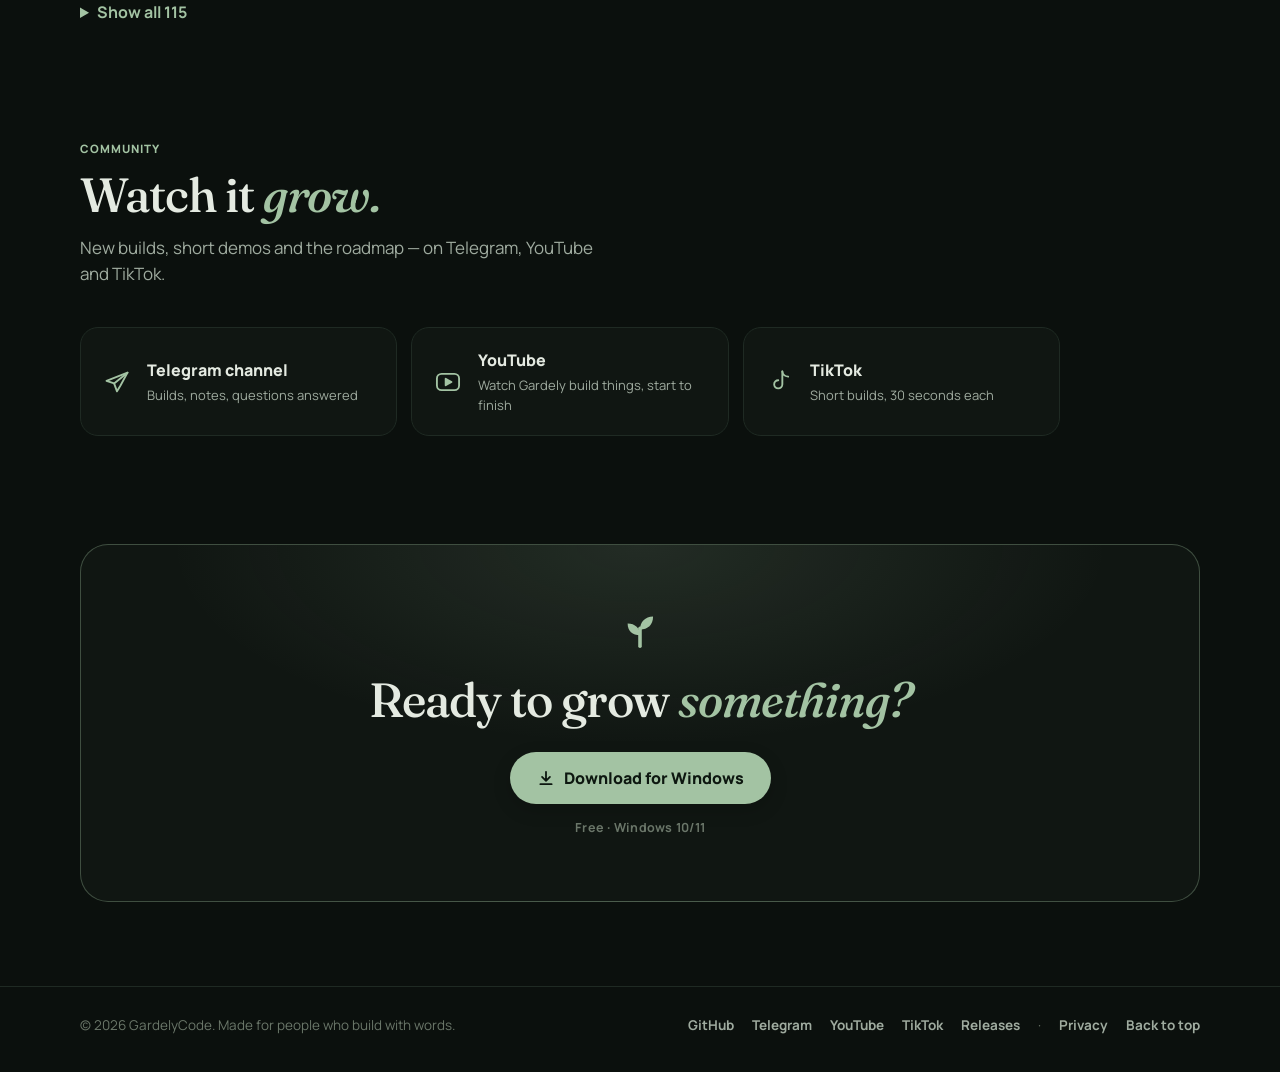
==== commit 25ed4a4d: "GardelyCode" ====
--- a/docs/index.html
+++ b/docs/index.html
@@ -274,7 +274,7 @@
       <li><figure class="shot"><button type="button" class="shot-btn" data-i18n-aria="gal.open" aria-label="Open full size"><img src="assets/app.png" width="1440" height="900" loading="lazy" alt="GardelyCode in the default dark theme." data-i18n-alt="gal.1.alt"></button><figcaption data-i18n="gal.1">Forest night — the default dark theme</figcaption></figure></li>
       <li><figure class="shot"><button type="button" class="shot-btn" data-i18n-aria="gal.open" aria-label="Open full size"><img src="assets/app-light.png" width="1440" height="900" loading="lazy" alt="GardelyCode in the light theme." data-i18n-alt="gal.2.alt"></button><figcaption data-i18n="gal.2">Greenhouse daylight — the light theme</figcaption></figure></li>
       <li><figure class="shot"><button type="button" class="shot-btn" data-i18n-aria="gal.open" aria-label="Open full size"><img src="assets/app-ru.png" width="1440" height="900" loading="lazy" alt="GardelyCode with the Russian interface." data-i18n-alt="gal.3.alt"></button><figcaption data-i18n="gal.3">The Russian interface</figcaption></figure></li>
-      <li><figure class="shot"><button type="button" class="shot-btn" data-i18n-aria="gal.open" aria-label="Open full size"><img src="assets/app-model.png" width="1440" height="900" loading="lazy" alt="The model picker: Gemini 4 Argon, GPT 5.6 Sol, GPT 5.6 Astra and the Claude models, with context size and effort choices, next to the longer list of earlier versions." data-i18n-alt="gal.4.alt"></button><figcaption data-i18n="gal.4">Model picker — Gemini, GPT and Claude, plus context and effort</figcaption></figure></li>
+      <li><figure class="shot"><button type="button" class="shot-btn" data-i18n-aria="gal.open" aria-label="Open full size"><img src="assets/app-model.png" width="1440" height="900" loading="lazy" alt="The model picker listing Claude Opus 5.5, Claude Fable 5.1, Claude Sonnet 5.5 and Claude Haiku 5.5, with Presto and Adagio toggles." data-i18n-alt="gal.4.alt"></button><figcaption data-i18n="gal.4">Model picker — Opus, Fable, Sonnet, Haiku</figcaption></figure></li>
       <li><figure class="shot"><button type="button" class="shot-btn" data-i18n-aria="gal.open" aria-label="Open full size"><img src="assets/app-mode.png" width="1440" height="900" loading="lazy" alt="The permissions menu: Auto, Ask every time, Accept edits, Plan, Full access." data-i18n-alt="gal.5.alt"></button><figcaption data-i18n="gal.5">Permission modes — from “Ask every time” to “Full access”</figcaption></figure></li>
       <li><figure class="shot"><button type="button" class="shot-btn" data-i18n-aria="gal.open" aria-label="Open full size"><img src="assets/app-working.png" width="1440" height="900" loading="lazy" alt="Gardely working: a list of steps taken and a note that the free model is taking a short breather." data-i18n-alt="gal.6.alt"></button><figcaption data-i18n="gal.6">Gardely at work — steps, plain-words summary, a short breather when free models are busy</figcaption></figure></li>
     </ul>
